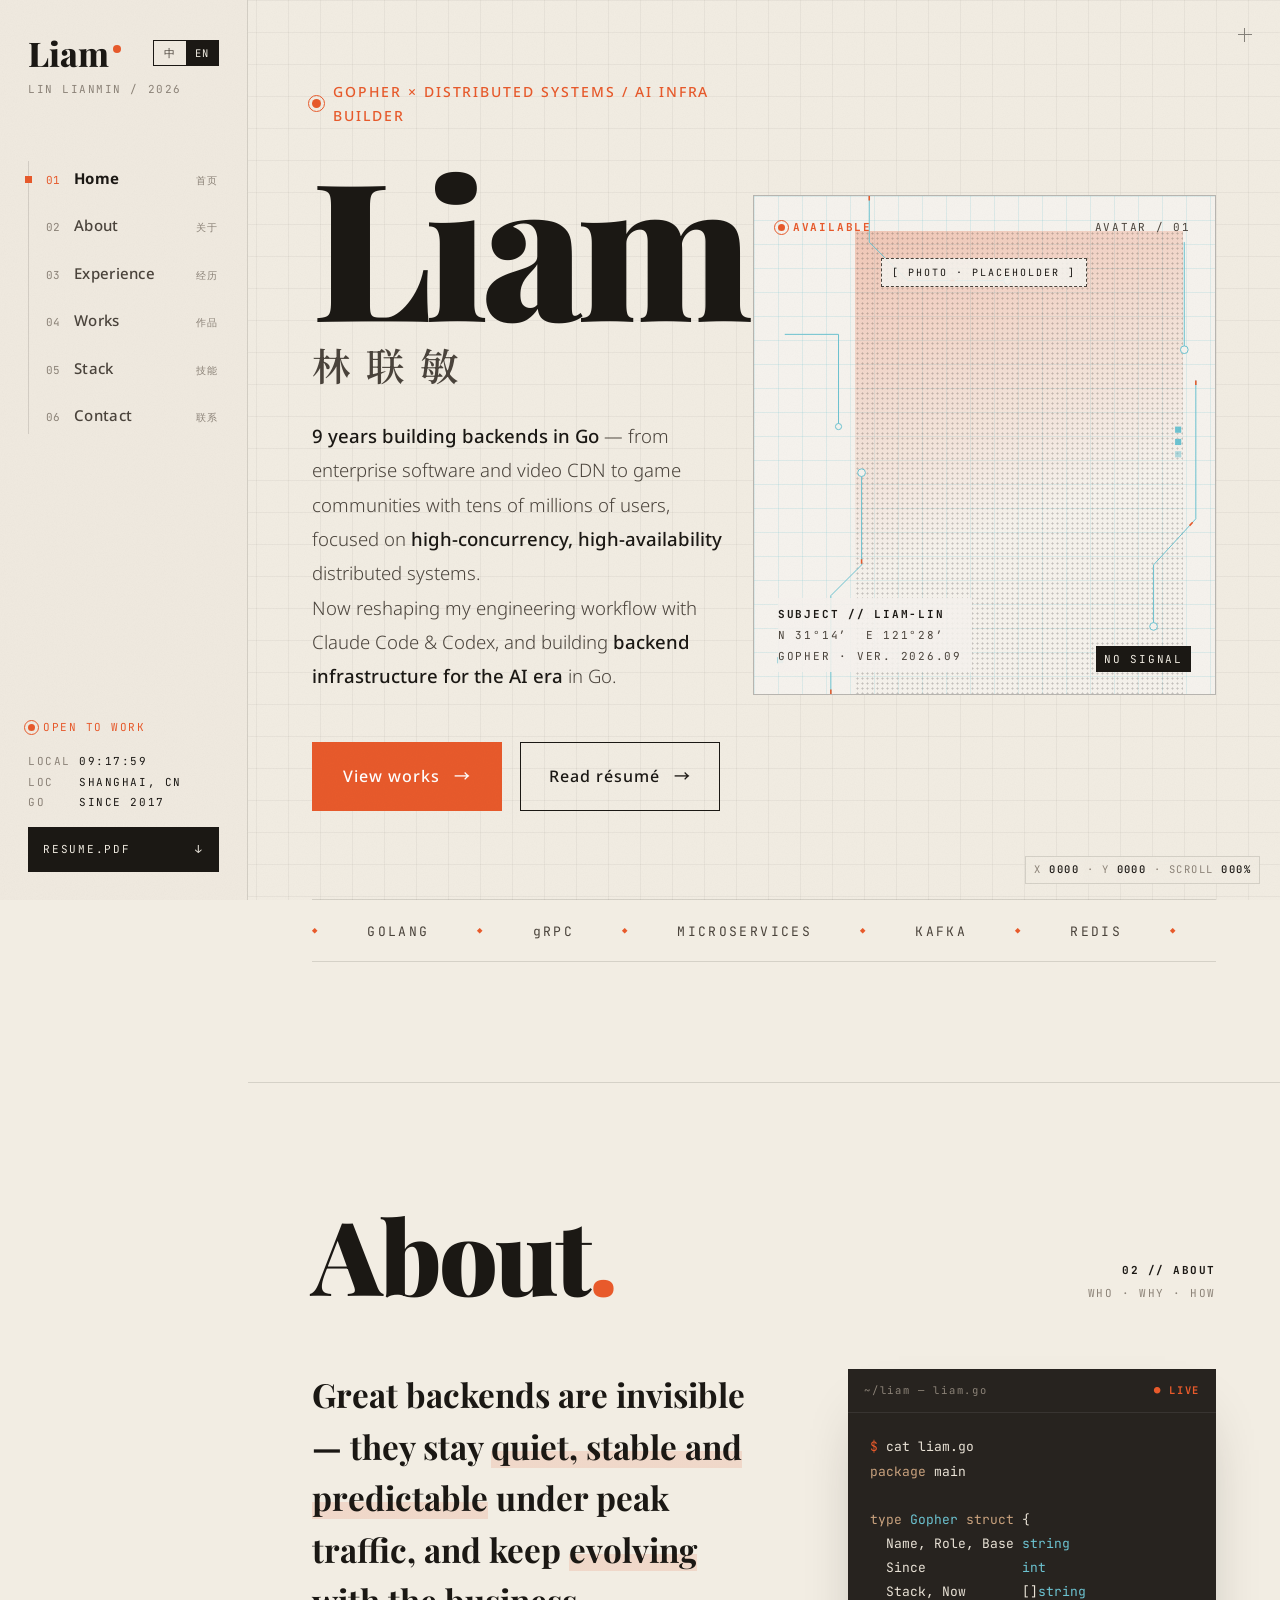
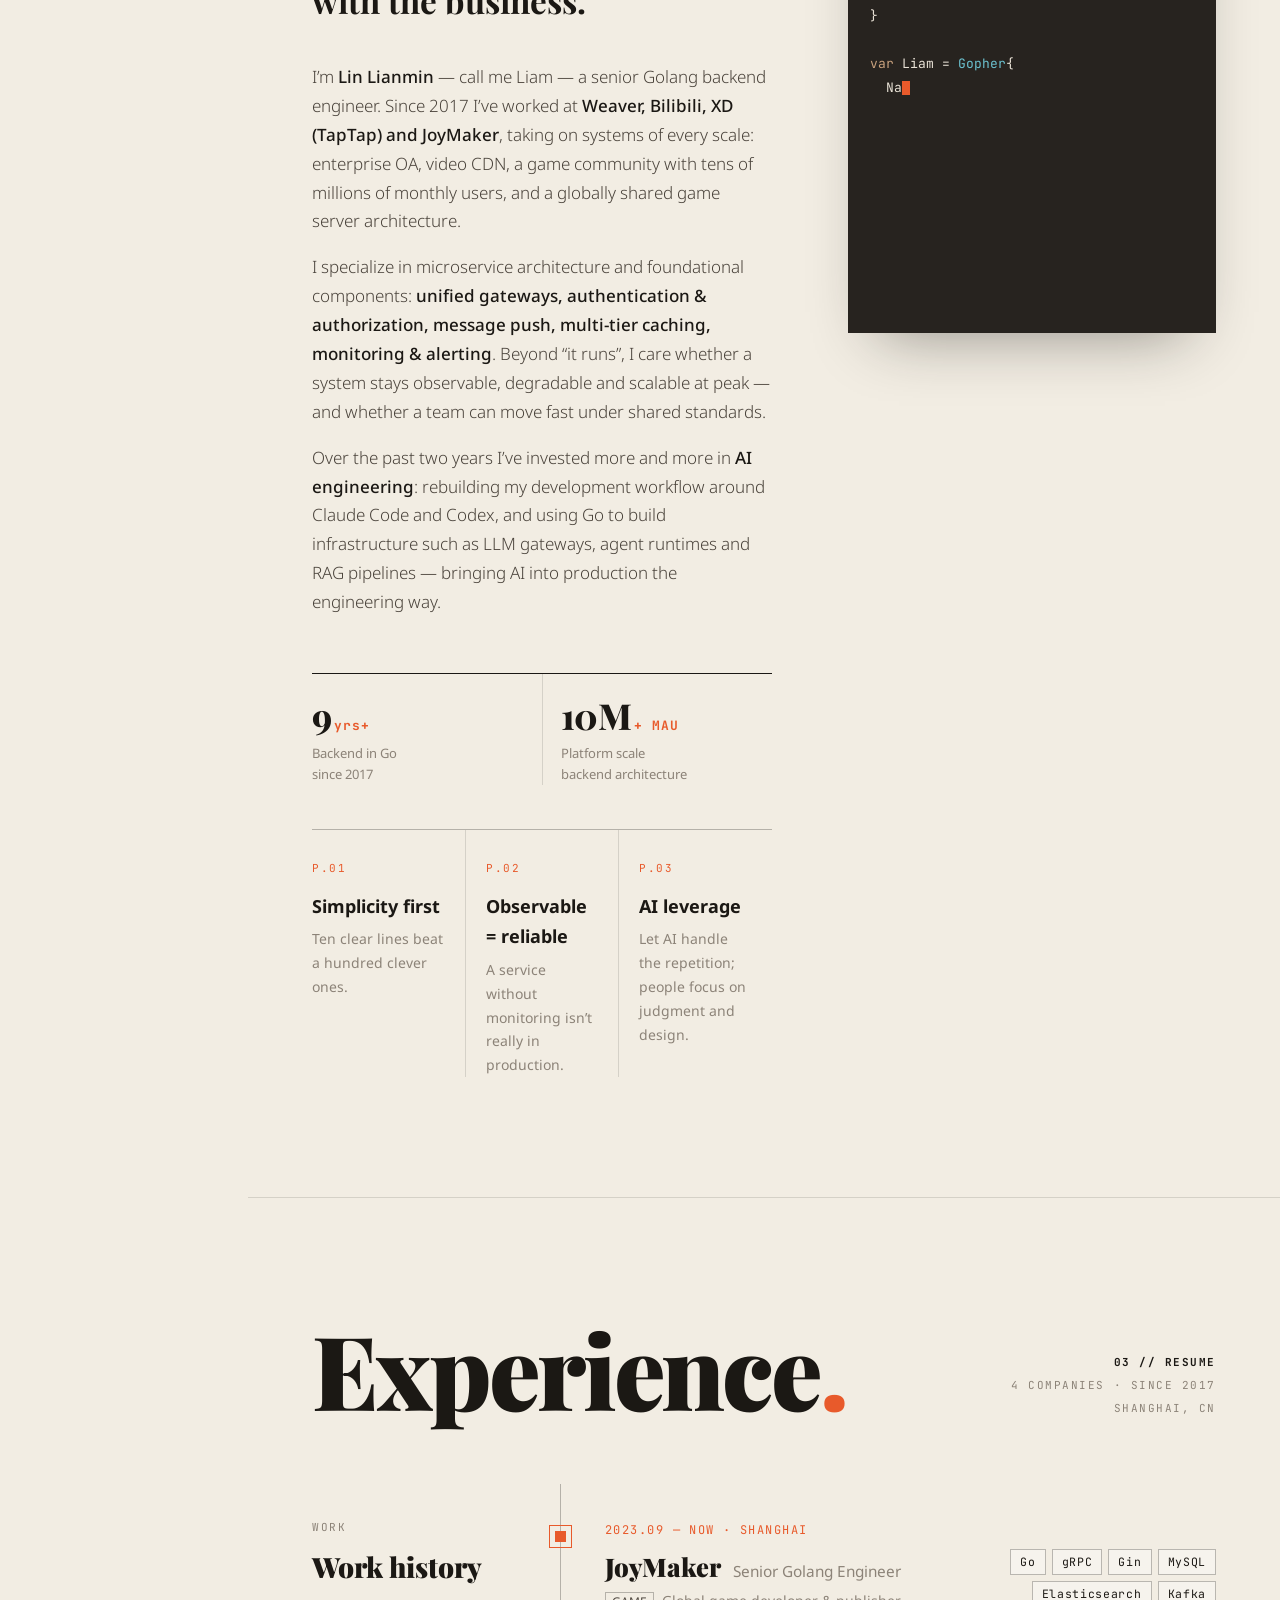
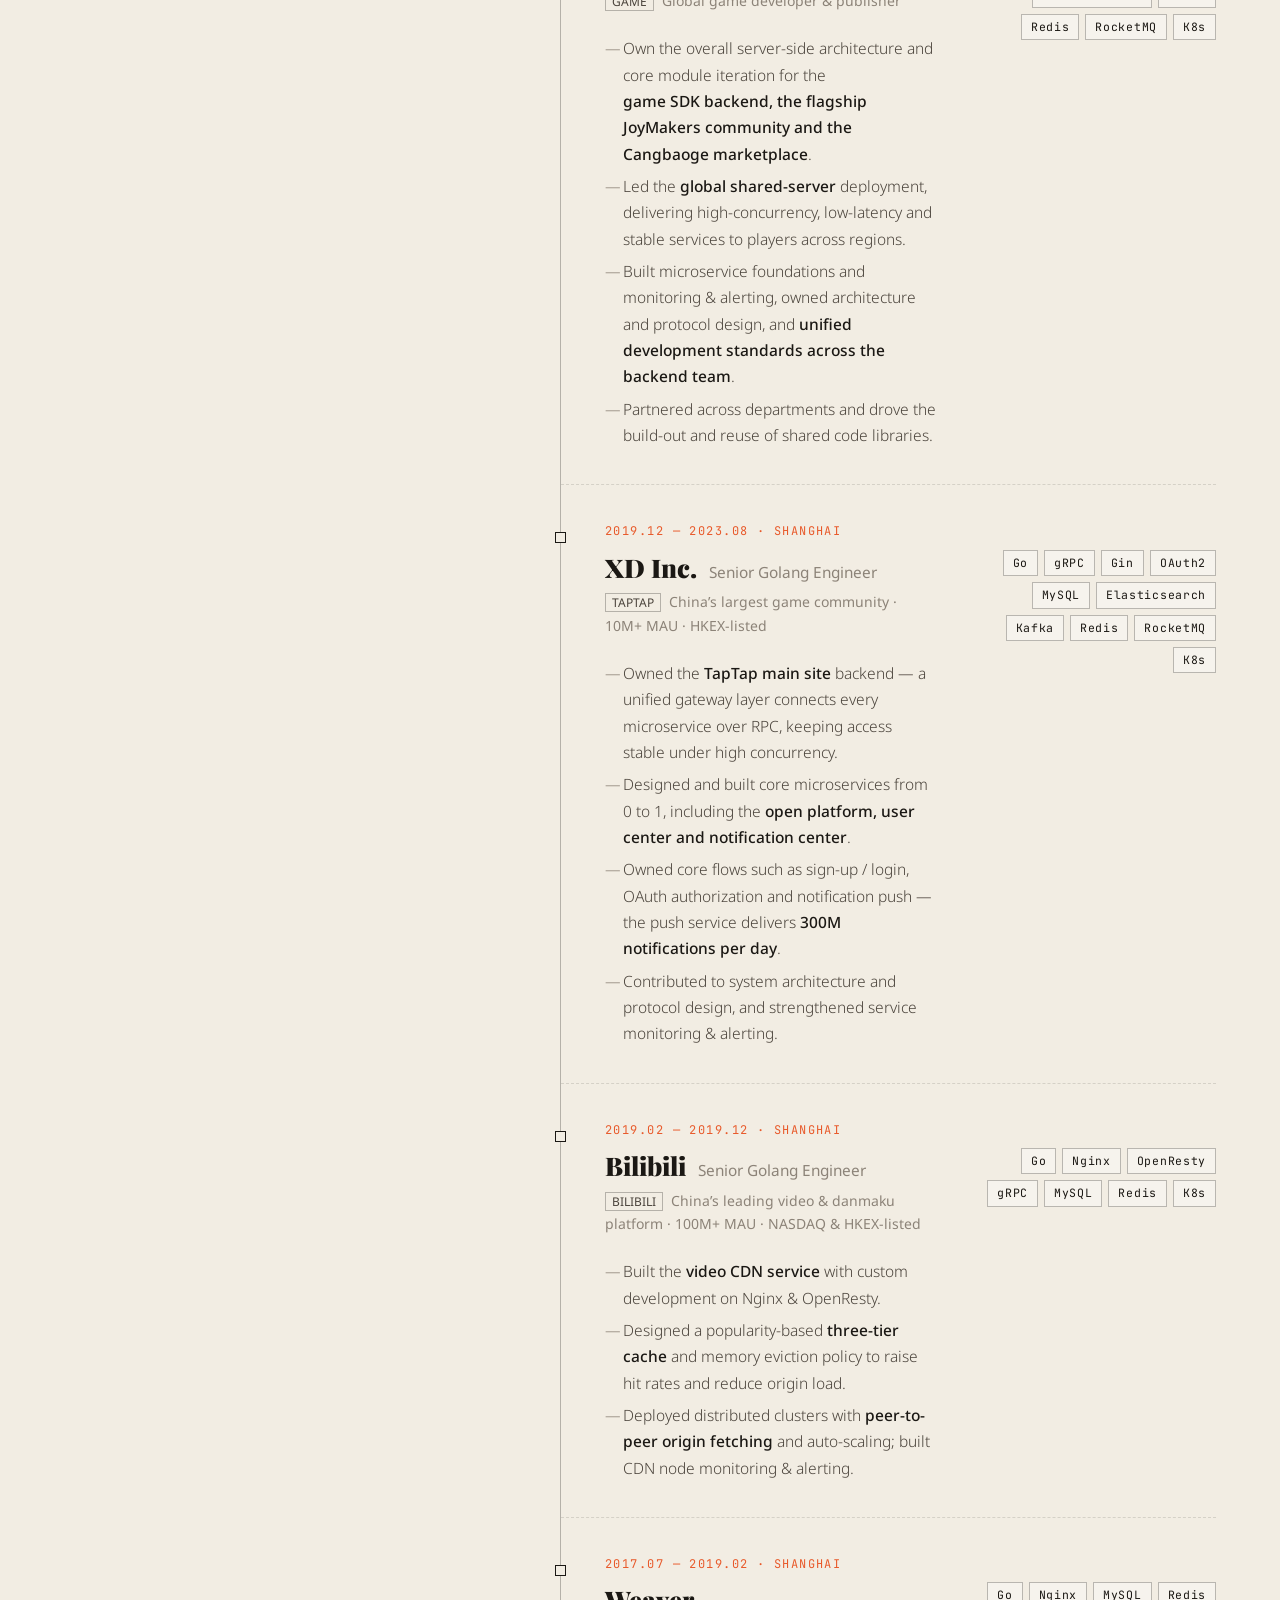
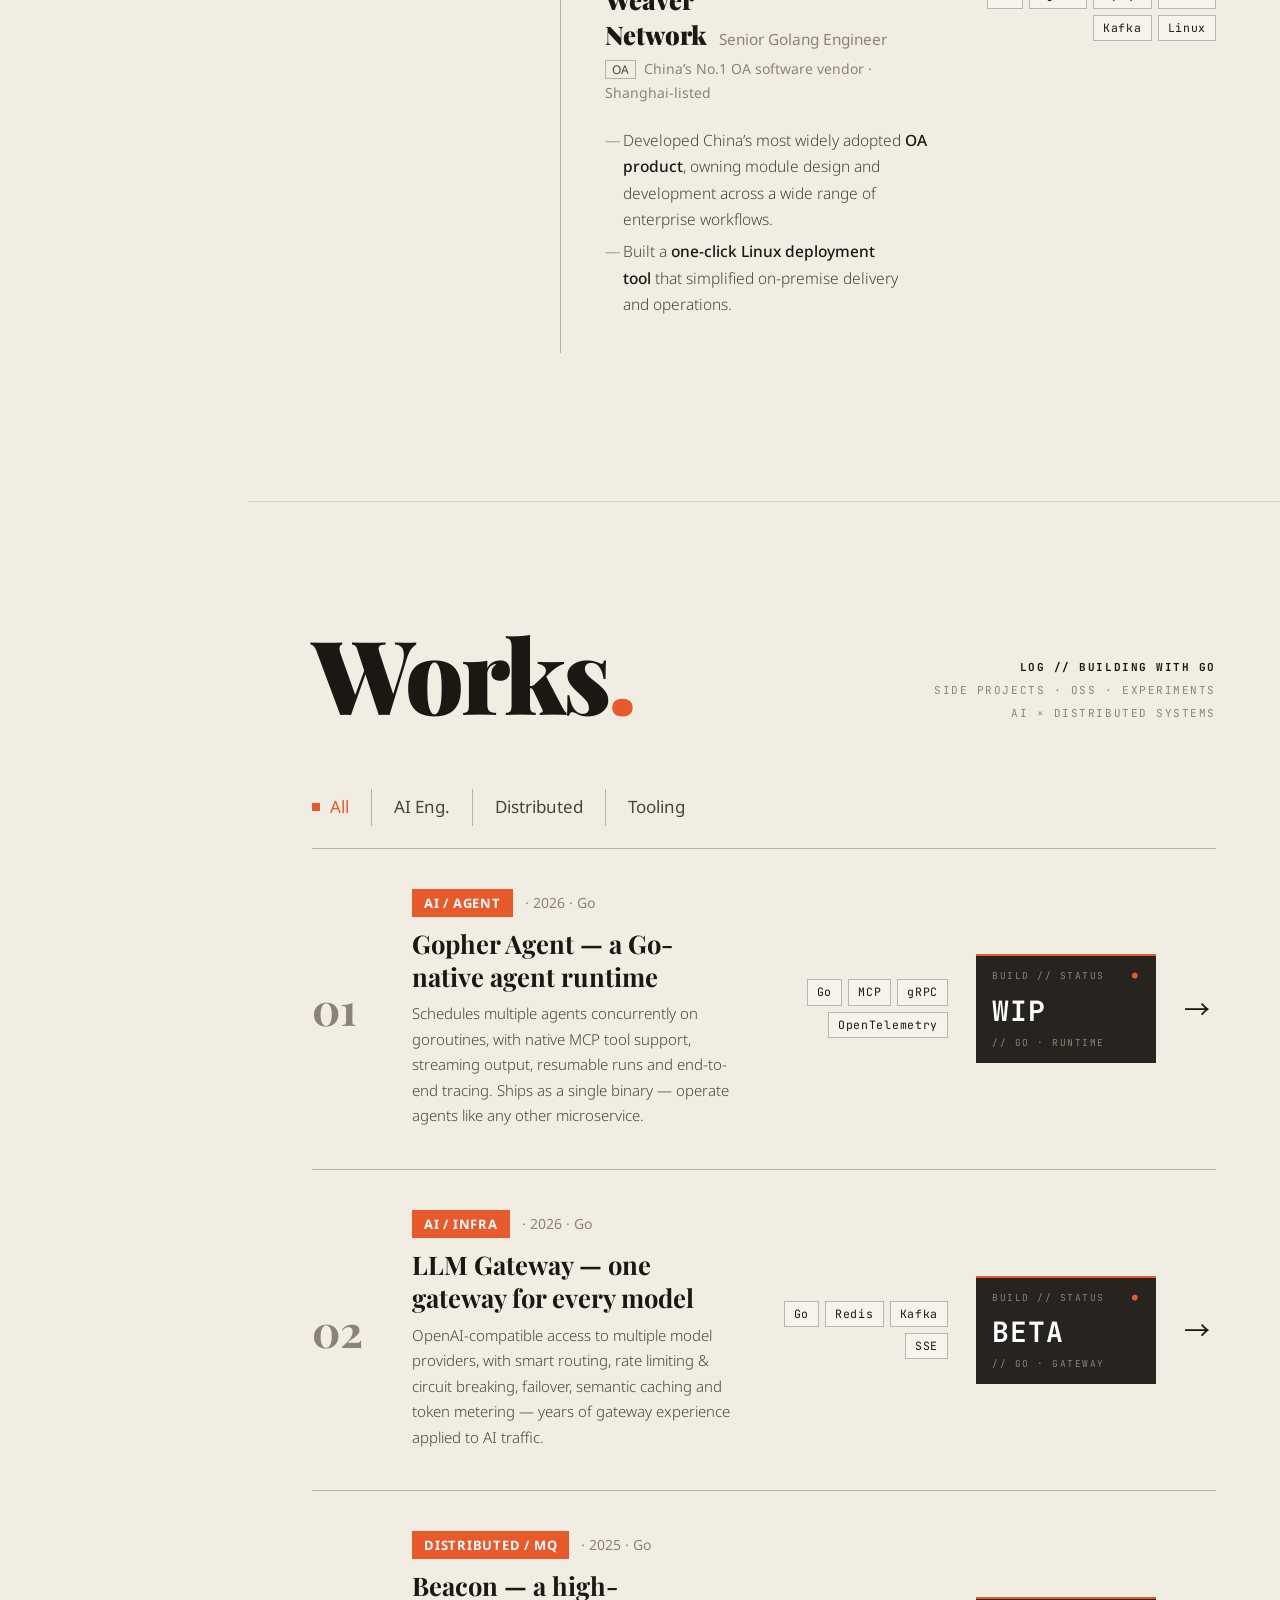
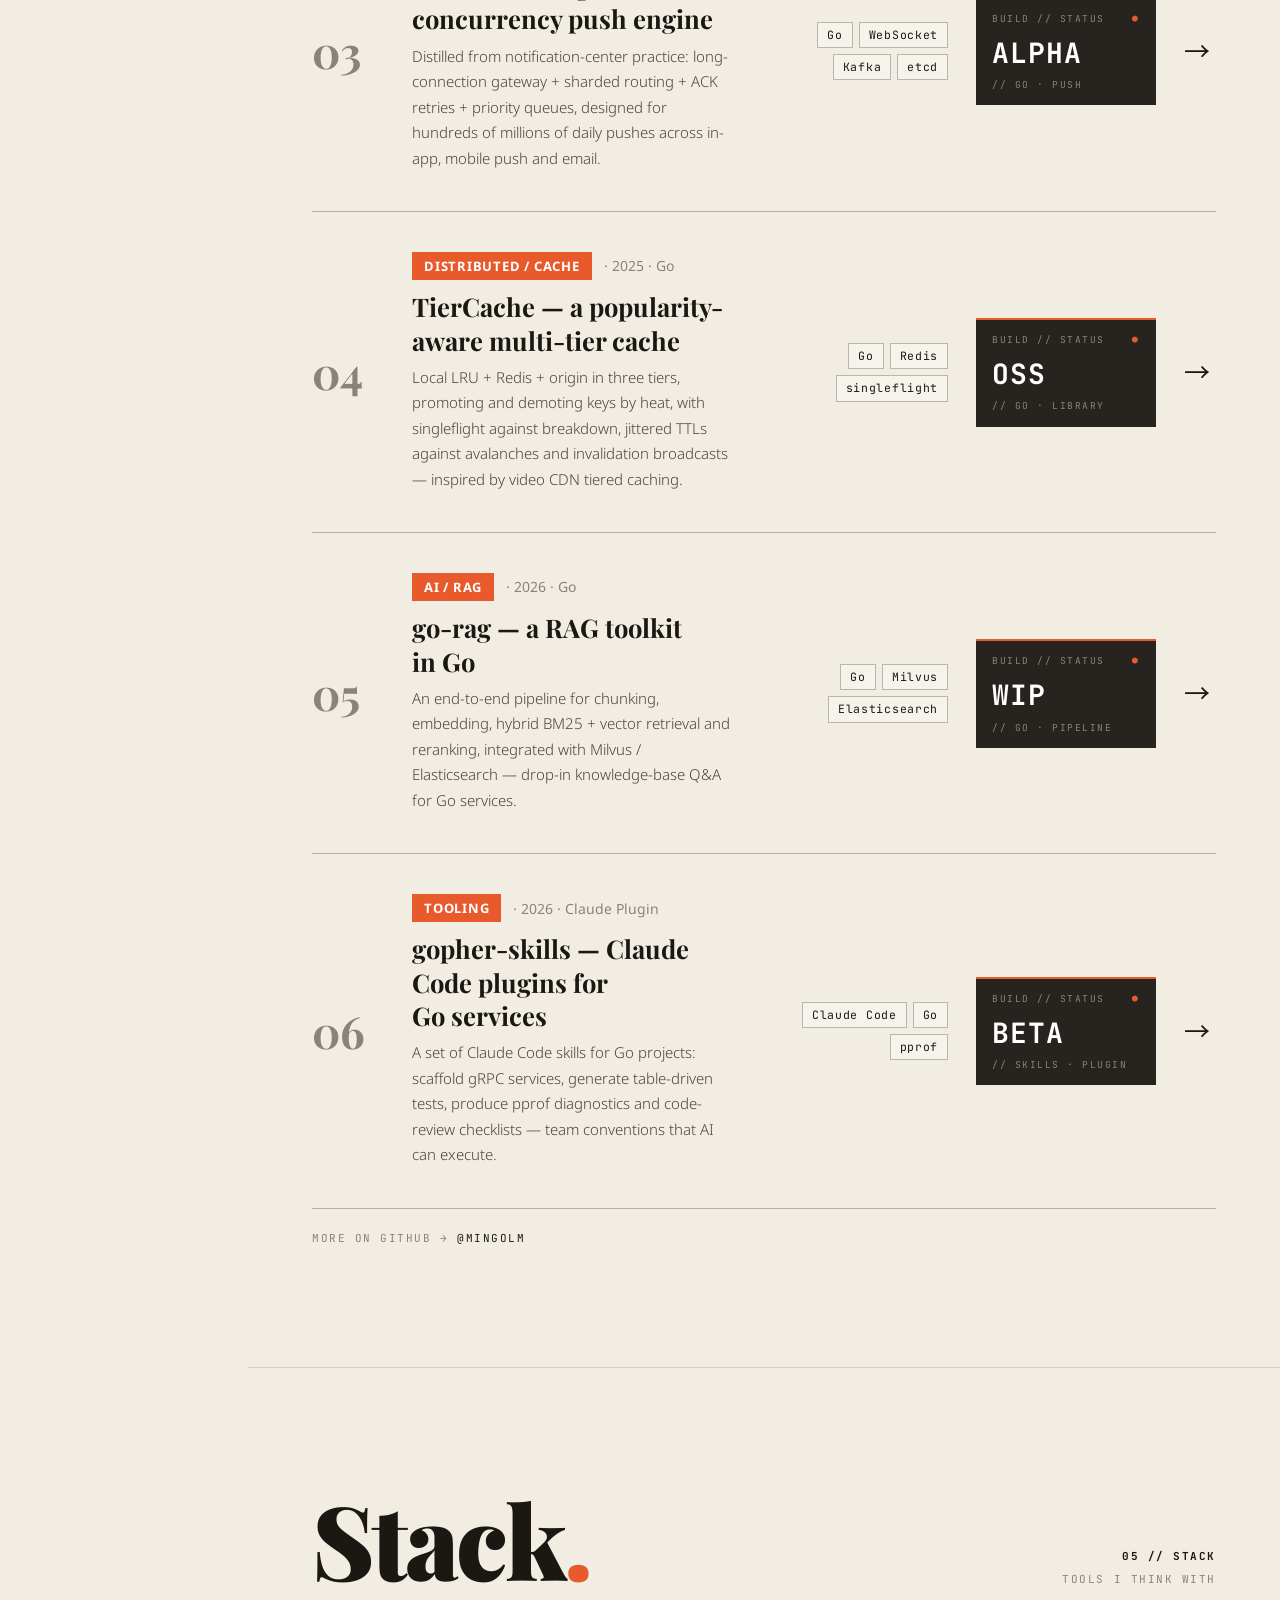
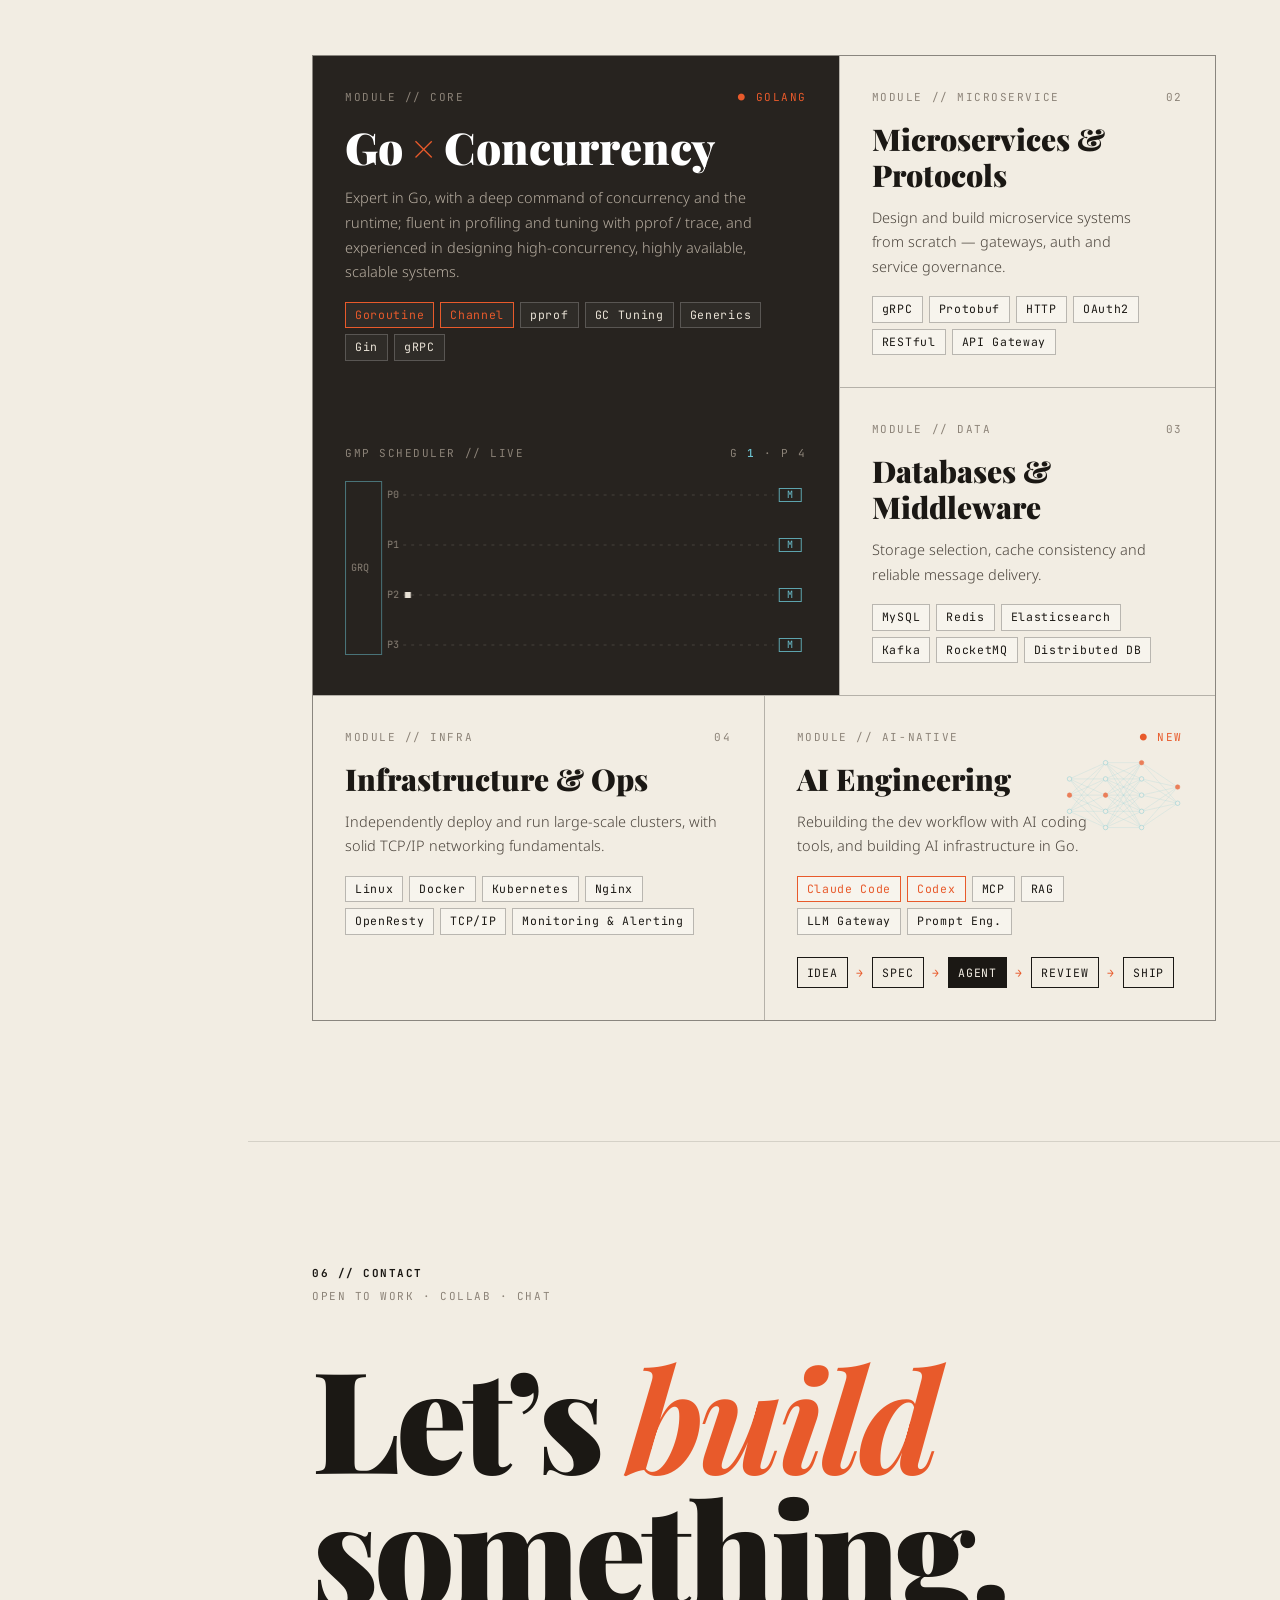
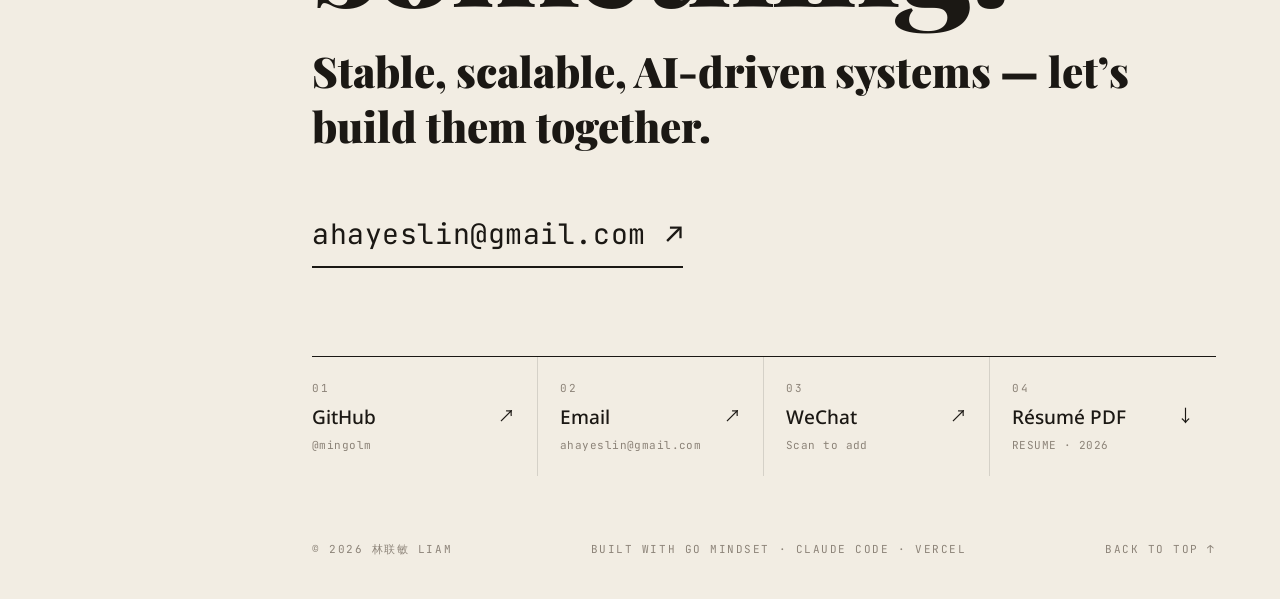
==== index.html @ 2a0f6be9 "feat: init" ====
<!DOCTYPE html>
<html lang="zh-CN">
<head>
<meta charset="UTF-8" />
<meta name="viewport" content="width=device-width, initial-scale=1" />
<title>Liam 林联敏 · Golang 资深后端工程师</title>
<meta name="description" content="林联敏（Liam），Golang 资深后端工程师，9 年高并发分布式系统经验，曾就职于泛微、哔哩哔哩、心动网络（TapTap）、欢乐互娱，正在用 Go 构建 AI 基础设施。" />
<meta name="author" content="林联敏 Liam" />
<meta property="og:type" content="website" />
<meta property="og:title" content="Liam 林联敏 · Golang 资深后端工程师" />
<meta property="og:description" content="Gopher × 分布式系统 × AI Infra。高并发、高可用、可演进的后端系统。" />
<meta name="theme-color" content="#F2EDE3" />
<link rel="icon" href="assets/img/favicon.svg" type="image/svg+xml" />
<link rel="preconnect" href="https://fonts.googleapis.com" />
<link rel="preconnect" href="https://fonts.gstatic.com" crossorigin />
<link href="https://fonts.googleapis.com/css2?family=Playfair+Display:ital,wght@0,700;0,800;0,900;1,700&family=Noto+Serif+SC:wght@600;900&family=Noto+Sans:wght@300;400;500;700&family=Noto+Sans+SC:wght@300;400;500;700&family=JetBrains+Mono:wght@400;500;700&display=swap" rel="stylesheet" />
<link rel="stylesheet" href="assets/css/style.css" />
<script>document.documentElement.classList.add('js')</script>
</head>
<body>

<!-- ============ MOBILE TOP BAR ============ -->
<header class="topbar">
  <a class="brand" href="#home">Liam<i></i></a>
  <div class="topbar-r">
    <div class="lang" role="group" aria-label="Language / 语言"><button type="button" data-lang="zh" aria-pressed="true">中</button><button type="button" data-lang="en" aria-pressed="false">EN</button></div>
    <button class="burger" id="burger" aria-controls="side" aria-expanded="false">MENU</button>
  </div>
</header>
<div class="scrim" id="scrim"></div>

<!-- ============ SIDEBAR NAV ============ -->
<aside class="side" id="side">
  <div>
    <div class="side-brand">
      <a class="brand" href="#home">Liam<i></i></a>
      <div class="lang" role="group" aria-label="Language / 语言"><button type="button" data-lang="zh" aria-pressed="true">中</button><button type="button" data-lang="en" aria-pressed="false">EN</button></div>
    </div>
    <div class="brand-sub mono" data-i18n="brand.sub">林联敏 / Portfolio 2026</div>
  </div>

  <nav class="nav" id="nav" aria-label="页面导航">
    <div class="nav-rail"><b id="rail"></b></div>
    <div class="nav-dot" id="navDot"></div>
    <a href="#home" class="on"><span class="n">01</span><span class="t" data-i18n="nav.home">首页</span><span class="e" data-i18n="nav.home.e">HOME</span></a>
    <a href="#about"><span class="n">02</span><span class="t" data-i18n="nav.about">关于我</span><span class="e" data-i18n="nav.about.e">ABOUT</span></a>
    <a href="#resume"><span class="n">03</span><span class="t" data-i18n="nav.resume">经历</span><span class="e" data-i18n="nav.resume.e">RESUME</span></a>
    <a href="#works"><span class="n">04</span><span class="t" data-i18n="nav.works">作品</span><span class="e" data-i18n="nav.works.e">WORKS</span></a>
    <a href="#stack"><span class="n">05</span><span class="t" data-i18n="nav.stack">技能栈</span><span class="e" data-i18n="nav.stack.e">STACK</span></a>
    <a href="#contact"><span class="n">06</span><span class="t" data-i18n="nav.contact">联系</span><span class="e" data-i18n="nav.contact.e">CONTACT</span></a>
  </nav>

  <div class="side-foot">
    <div class="status mono"><span class="pulse"></span><span data-i18n="side.status">Available · 开放机会</span></div>
    <div class="sys mono">
      LOCAL <span id="clock">--:--:--</span><br />
      LOC&nbsp;&nbsp; <span>SHANGHAI, CN</span><br />
      GO&nbsp;&nbsp;&nbsp; <span>SINCE 2017</span>
    </div>
    <a class="btn-dark" href="resume.pdf" data-resume target="_blank" rel="noopener">RESUME.PDF <span>↓</span></a>
  </div>
</aside>

<main>
<!-- ============ 01 HOME ============ -->
<section id="home">
  <div class="cross" style="top:28px;right:28px"></div>
  <div class="hero-text">
    <div class="eyebrow rv"><span class="pulse"></span><span data-i18n="hero.eyebrow">GOPHER × 分布式系统 / AI INFRA BUILDER</span></div>
    <h1 class="hero-name rv">Liam<span class="cn">林联敏</span></h1>
    <p class="hero-lede rv" data-i18n="hero.lede">
      <b>9 年 Go 后端</b>，从企业软件、视频 CDN 到千万级游戏社区，
      专注<b>高并发、高可用</b>的分布式系统。<br />
      现在用 Claude Code 与 Codex 重塑工程流水线，用 Go 构建 <b>AI 时代的后端基础设施</b>。
    </p>
    <div class="cta rv">
      <a class="btn primary" href="#works"><span data-i18n="hero.cta1">查看作品</span> <span class="arr">→</span></a>
      <a class="btn" href="#resume"><span data-i18n="hero.cta2">浏览简历</span> <span class="arr">→</span></a>
    </div>
  </div>

  <div class="frame rv" aria-hidden="true">
    <div class="photo" id="photo"></div>
    <div class="scan"></div>
    <svg class="traces" viewBox="0 0 600 648" preserveAspectRatio="none">
      <path d="M150 0 V60 L200 110 H330" /><circle cx="330" cy="110" r="5" />
      <path d="M100 648 V520 L140 480 V360" /><circle cx="140" cy="360" r="5" />
      <path d="M560 60 V200" /><circle cx="560" cy="200" r="5" />
      <path d="M575 240 V420 L520 480 V560" /><circle cx="520" cy="560" r="5" />
      <path d="M40 180 H110 V300" /><circle cx="110" cy="300" r="4" />
      <path class="flow" d="M150 0 V60 L200 110 H330" />
      <path class="flow" d="M575 240 V420 L520 480 V560" style="animation-delay:-2s" />
      <path class="flow" d="M100 648 V520 L140 480 V360" style="animation-delay:-3.4s" />
      <rect x="548" y="300" width="8" height="8" /><rect x="548" y="316" width="8" height="8" /><rect x="548" y="332" width="8" height="8" opacity=".5" />
      <rect x="30" y="600" width="8" height="8" opacity=".6" />
    </svg>
    <div class="hud tl"><span class="pulse"></span>AVAILABLE</div>
    <div class="hud tr">AVATAR / <span id="photoIdx">01</span></div>
    <div class="hud bl"><b>SUBJECT // LIAM-LIN</b><br />N 31°14′ &nbsp;E 121°28′<br />GOPHER · VER. 2026.09</div>
    <div class="hud br" id="photoState">SCANNING…</div>
    <div class="ph-tag" data-i18n="hero.ph">[ PHOTO · 临时占位 ]</div>
  </div>

  <div class="ticker" aria-hidden="true">
    <div class="ticker-track">
      <span>GOLANG</span><span>gRPC</span><span>MICROSERVICES</span><span>KAFKA</span><span>REDIS</span><span>KUBERNETES</span><span>ELASTICSEARCH</span><span>OPENRESTY</span><span>LLM GATEWAY</span><span>MCP</span><span>CLAUDE CODE</span><span>CODEX</span>
      <span>GOLANG</span><span>gRPC</span><span>MICROSERVICES</span><span>KAFKA</span><span>REDIS</span><span>KUBERNETES</span><span>ELASTICSEARCH</span><span>OPENRESTY</span><span>LLM GATEWAY</span><span>MCP</span><span>CLAUDE CODE</span><span>CODEX</span>
    </div>
  </div>
</section>

<!-- ============ 02 ABOUT ============ -->
<section id="about">
  <div class="sec-head rv">
    <h2 class="sec-title" data-i18n="about.title">关于<em>。</em></h2>
    <div class="sec-meta mono"><b>02 // ABOUT</b><br />WHO · WHY · HOW</div>
  </div>
  <div class="about">
    <div>
      <p class="about-lead rv" data-i18n="about.lead">好的后端是看不见的 —— 它在流量洪峰下依然<mark>安静、稳定、可预测</mark>，并且随业务<mark>持续演进</mark>。</p>
      <div class="about-body rv">
        <p data-i18n="about.p1">我是<b>林联敏</b>，也可以叫我 Liam，一名 Golang 资深后端工程师。2017 年入行，先后在<b>泛微、哔哩哔哩、心动网络（TapTap）和欢乐互娱</b>工作，从企业级 OA、视频 CDN，到千万月活的游戏社区与全球同服架构，经历了不同量级的系统挑战。</p>
        <p data-i18n="about.p2">我擅长微服务架构与基础组件建设：<b>统一网关、鉴权授权、消息推送、多级缓存、监控告警</b>。相比“能跑起来”，我更在意系统在高峰时是否可观测、可降级、可扩展，以及团队能否在统一的规范下高效协作。</p>
        <p data-i18n="about.p3">这两年，我把越来越多的精力投入到 <b>AI 工程</b>：用 Claude Code、Codex 重构自己的开发流程，并尝试用 Go 构建 LLM 网关、Agent 运行时、RAG 管线等基础设施 —— 让 AI 以工程化的方式进入生产环境。</p>
      </div>

      <div class="stats rv">
        <div class="stat"><b data-i18n="stat1.v">9<small>年+</small></b><span data-i18n="stat1.l">Go 后端开发经验<br />since 2017</span></div>
        <div class="stat"><b data-i18n="stat2.v">千万<small>级</small></b><span data-i18n="stat2.l">月活平台<br />服务端架构</span></div>
      </div>

      <div class="principles rv">
        <div><span class="mono">P.01</span><h4 data-i18n="pr1.t">简单优先</h4><p data-i18n="pr1.d">能用清晰的十行解决，就不写聪明的一百行。</p></div>
        <div><span class="mono">P.02</span><h4 data-i18n="pr2.t">可观测即可靠</h4><p data-i18n="pr2.d">没有监控告警的服务，等于没有真正上线。</p></div>
        <div><span class="mono">P.03</span><h4 data-i18n="pr3.t">AI 杠杆</h4><p data-i18n="pr3.d">让 AI 承担重复劳动，人专注判断与设计。</p></div>
      </div>
    </div>

    <div class="term rv" role="img" aria-label="终端：liam.go 个人信息代码">
      <div class="term-bar"><span>~/liam — liam.go</span><b>LIVE</b></div>
      <pre id="typed"></pre>
    </div>
  </div>
</section>

<!-- ============ 03 RESUME ============ -->
<section id="resume">
  <div class="sec-head rv">
    <h2 class="sec-title" data-i18n="resume.title">经历<em>。</em></h2>
    <div class="sec-meta mono"><b>03 // RESUME</b><br />4 COMPANIES · SINCE 2017<br />SHANGHAI, CN</div>
  </div>
  <div class="resume">
    <div class="tl-group">
      <div class="tl-label mono rv">Work<b data-i18n="resume.work">工作经历</b></div>
      <div class="tl-list">

        <article class="tl-item now rv">
          <div class="tl-when">2023.09 — NOW · <span data-i18n="loc.sh">上海</span></div>
          <h3 class="tl-role" data-i18n="job1.role">欢乐互娱<span>Golang 资深研发工程师</span></h3>
          <p class="tl-co" data-i18n="job1.co"><em>GAME</em>全球化游戏研发与发行公司</p>
          <ul>
            <li data-i18n="job1.l1">负责<b>游戏 SDK 服务端、旗舰社区 JoyMakers、藏宝阁</b>等核心项目的服务端整体架构设计与主要模块迭代。</li>
            <li data-i18n="job1.l2">主导<b>全球同服</b>部署方案，面向多区域玩家提供高并发、低延迟且稳定的服务。</li>
            <li data-i18n="job1.l3">建设微服务基础组件与监控告警机制，负责系统架构与协议设计，<b>统一后端团队的开发规范与基础标准</b>。</li>
            <li data-i18n="job1.l4">支持跨部门技术合作，推动公共代码库建设与复用。</li>
          </ul>
          <div class="chips"><span class="chip">Go</span><span class="chip">gRPC</span><span class="chip">Gin</span><span class="chip">MySQL</span><span class="chip">Elasticsearch</span><span class="chip">Kafka</span><span class="chip">Redis</span><span class="chip">RocketMQ</span><span class="chip">K8s</span></div>
        </article>

        <article class="tl-item rv">
          <div class="tl-when">2019.12 — 2023.08 · <span data-i18n="loc.sh">上海</span></div>
          <h3 class="tl-role" data-i18n="job2.role">心动网络<span>Golang 资深研发工程师</span></h3>
          <p class="tl-co" data-i18n="job2.co"><em>TAPTAP</em>国内最大的游戏社区平台 · 月活千万 · 港股上市</p>
          <ul>
            <li data-i18n="job2.l1">负责 <b>TapTap 主站</b>服务端，统一网关层以 RPC 协议接入各微服务，支撑高并发下的稳定访问。</li>
            <li data-i18n="job2.l2">从 0 到 1 设计并开发<b>开放平台、用户中心、通知中心</b>等核心微服务。</li>
            <li data-i18n="job2.l3">负责登录注册、OAuth 鉴权授权、通知推送等核心链路，其中通知推送服务<b>日均推送 3 亿次</b>。</li>
            <li data-i18n="job2.l4">参与系统架构与协议设计，完善服务监控与告警体系。</li>
          </ul>
          <div class="chips"><span class="chip">Go</span><span class="chip">gRPC</span><span class="chip">Gin</span><span class="chip">OAuth2</span><span class="chip">MySQL</span><span class="chip">Elasticsearch</span><span class="chip">Kafka</span><span class="chip">Redis</span><span class="chip">RocketMQ</span><span class="chip">K8s</span></div>
        </article>

        <article class="tl-item rv">
          <div class="tl-when">2019.02 — 2019.12 · <span data-i18n="loc.sh">上海</span></div>
          <h3 class="tl-role" data-i18n="job3.role">哔哩哔哩<span>Golang 高级研发工程师</span></h3>
          <p class="tl-co" data-i18n="job3.co"><em>BILIBILI</em>国内领先的视频弹幕网站 · 月活上亿 · 美股 &amp; 港股上市</p>
          <ul>
            <li data-i18n="job3.l1">负责<b>视频 CDN 服务</b>建设，基于 Nginx &amp; OpenResty 进行二次开发。</li>
            <li data-i18n="job3.l2">设计按视频热度划分的<b>三级缓存</b>与内存淘汰机制，提升命中率、降低回源压力。</li>
            <li data-i18n="job3.l3">分布式集群部署，集群内部<b>互相回源</b>，支持自动扩缩容；建设 CDN 节点监控告警。</li>
          </ul>
          <div class="chips"><span class="chip">Go</span><span class="chip">Nginx</span><span class="chip">OpenResty</span><span class="chip">gRPC</span><span class="chip">MySQL</span><span class="chip">Redis</span><span class="chip">K8s</span></div>
        </article>

        <article class="tl-item rv">
          <div class="tl-when">2017.07 — 2019.02 · <span data-i18n="loc.sh">上海</span></div>
          <h3 class="tl-role" data-i18n="job4.role">泛微网络<span>Golang 高级研发工程师</span></h3>
          <p class="tl-co" data-i18n="job4.co"><em>OA</em>国内第一的 OA 软件厂商 · A 股上市</p>
          <ul>
            <li data-i18n="job4.l1">参与国内市场占有率最高的 <b>OA 产品</b>研发，负责模块的产品设计与开发，覆盖企业内部多种业务场景。</li>
            <li data-i18n="job4.l2">开发 <b>Linux 一键部署工具</b>，简化私有化交付与运维流程。</li>
          </ul>
          <div class="chips"><span class="chip">Go</span><span class="chip">Nginx</span><span class="chip">MySQL</span><span class="chip">Redis</span><span class="chip">Kafka</span><span class="chip">Linux</span></div>
        </article>

      </div>
    </div>

  </div>
</section>

<!-- ============ 04 WORKS ============ -->
<section id="works">
  <div class="sec-head rv">
    <h2 class="sec-title" data-i18n="works.title">作品<em>。</em></h2>
    <div class="sec-meta mono"><b>LOG // BUILDING WITH GO</b><br />SIDE PROJECTS · OSS · EXPERIMENTS<br />AI × DISTRIBUTED SYSTEMS</div>
  </div>
  <div class="filters rv" id="filters" role="toolbar" aria-label="作品筛选">
    <button class="on" data-f="all" aria-pressed="true" data-i18n="f.all">全部</button>
    <button data-f="ai" aria-pressed="false" data-i18n="f.ai">AI 工程</button>
    <button data-f="dist" aria-pressed="false" data-i18n="f.dist">分布式</button>
    <button data-f="tool" aria-pressed="false" data-i18n="f.tool">工具链</button>
  </div>

  <!--
    每个作品的 .metric 上可加 data-repo="owner/name"，
    页面会通过 GitHub API 实时显示 star 数；不填则显示构建状态。
  -->
  <div class="works" id="works-list">
    <a class="work rv" data-c="ai" href="https://github.com/mingolm" target="_blank" rel="noopener">
      <div class="w-no">01</div>
      <div>
        <div class="w-meta"><span class="tag" data-i18n="w1.tag">AI / AGENT</span>· 2026 · Go</div>
        <h3 class="w-title" data-i18n="w1.title">Gopher Agent <span>— Go 原生 Agent 运行时</span></h3>
        <p class="w-desc" data-i18n="w1.desc">用 goroutine 调度多 Agent 并发执行，原生支持 MCP 工具协议、流式输出、断点续跑与全链路 Trace。单一二进制部署，把 Agent 当作普通微服务来治理和运维。</p>
      </div>
      <div class="chips"><span class="chip">Go</span><span class="chip">MCP</span><span class="chip">gRPC</span><span class="chip">OpenTelemetry</span></div>
      <div class="metric" data-repo=""><div class="row"><span>BUILD // STATUS</span><b>●</b></div><div class="num">WIP</div><div class="row"><span>// GO · RUNTIME</span></div></div>
      <div class="w-arr">→</div>
    </a>

    <a class="work rv" data-c="ai" href="https://github.com/mingolm" target="_blank" rel="noopener">
      <div class="w-no">02</div>
      <div>
        <div class="w-meta"><span class="tag" data-i18n="w2.tag">AI / INFRA</span>· 2026 · Go</div>
        <h3 class="w-title" data-i18n="w2.title">LLM Gateway <span>— 多模型统一接入网关</span></h3>
        <p class="w-desc" data-i18n="w2.desc">兼容 OpenAI 协议接入多家大模型，提供智能路由、限流熔断、故障降级、语义缓存与 Token 计量计费 —— 把多年统一网关的经验迁移到 AI 流量上。</p>
      </div>
      <div class="chips"><span class="chip">Go</span><span class="chip">Redis</span><span class="chip">Kafka</span><span class="chip">SSE</span></div>
      <div class="metric" data-repo=""><div class="row"><span>BUILD // STATUS</span><b>●</b></div><div class="num">BETA</div><div class="row"><span>// GO · GATEWAY</span></div></div>
      <div class="w-arr">→</div>
    </a>

    <a class="work rv" data-c="dist" href="https://github.com/mingolm" target="_blank" rel="noopener">
      <div class="w-no">03</div>
      <div>
        <div class="w-meta"><span class="tag" data-i18n="w3.tag">分布式 / 消息</span>· 2025 · Go</div>
        <h3 class="w-title" data-i18n="w3.title">Beacon <span>— 高并发消息推送引擎</span></h3>
        <p class="w-desc" data-i18n="w3.desc">沉淀自通知中心的实践：长连接网关 + 分片路由 + ACK 重试 + 优先级队列，面向亿级日推送量设计，统一站内信、App Push、邮件等多通道投递。</p>
      </div>
      <div class="chips"><span class="chip">Go</span><span class="chip">WebSocket</span><span class="chip">Kafka</span><span class="chip">etcd</span></div>
      <div class="metric" data-repo=""><div class="row"><span>BUILD // STATUS</span><b>●</b></div><div class="num">ALPHA</div><div class="row"><span>// GO · PUSH</span></div></div>
      <div class="w-arr">→</div>
    </a>

    <a class="work rv" data-c="dist" href="https://github.com/mingolm" target="_blank" rel="noopener">
      <div class="w-no">04</div>
      <div>
        <div class="w-meta"><span class="tag" data-i18n="w4.tag">分布式 / 缓存</span>· 2025 · Go</div>
        <h3 class="w-title" data-i18n="w4.title">TierCache <span>— 热度感知的多级缓存库</span></h3>
        <p class="w-desc" data-i18n="w4.desc">本地 LRU + Redis + 回源三级缓存，按访问热度自动升降级，内置 singleflight 防击穿、随机过期防雪崩与失效广播，源自视频 CDN 三级缓存的设计思路。</p>
      </div>
      <div class="chips"><span class="chip">Go</span><span class="chip">Redis</span><span class="chip">singleflight</span></div>
      <div class="metric" data-repo=""><div class="row"><span>BUILD // STATUS</span><b>●</b></div><div class="num">OSS</div><div class="row"><span>// GO · LIBRARY</span></div></div>
      <div class="w-arr">→</div>
    </a>

    <a class="work rv" data-c="ai" href="https://github.com/mingolm" target="_blank" rel="noopener">
      <div class="w-no">05</div>
      <div>
        <div class="w-meta"><span class="tag" data-i18n="w5.tag">AI / RAG</span>· 2026 · Go</div>
        <h3 class="w-title" data-i18n="w5.title">go-rag <span>— Go 实现的 RAG 工具包</span></h3>
        <p class="w-desc" data-i18n="w5.desc">文档切分、向量化、BM25 + 向量混合检索与 Rerank 的一站式管线，对接 Milvus / Elasticsearch，为 Go 服务提供开箱即用的知识库问答能力。</p>
      </div>
      <div class="chips"><span class="chip">Go</span><span class="chip">Milvus</span><span class="chip">Elasticsearch</span></div>
      <div class="metric" data-repo=""><div class="row"><span>BUILD // STATUS</span><b>●</b></div><div class="num">WIP</div><div class="row"><span>// GO · PIPELINE</span></div></div>
      <div class="w-arr">→</div>
    </a>

    <a class="work rv" data-c="tool" href="https://github.com/mingolm" target="_blank" rel="noopener">
      <div class="w-no">06</div>
      <div>
        <div class="w-meta"><span class="tag" data-i18n="w6.tag">工具链</span>· 2026 · Claude Plugin</div>
        <h3 class="w-title" data-i18n="w6.title">gopher-skills <span>— Go 微服务的 Claude Code 插件</span></h3>
        <p class="w-desc" data-i18n="w6.desc">一组面向 Go 工程的 Claude Code Skills：一键生成 gRPC 服务骨架、表驱动单元测试、pprof 性能诊断报告与 Code Review 清单，让团队规范可以被 AI 执行。</p>
      </div>
      <div class="chips"><span class="chip">Claude Code</span><span class="chip">Go</span><span class="chip">pprof</span></div>
      <div class="metric" data-repo=""><div class="row"><span>BUILD // STATUS</span><b>●</b></div><div class="num">BETA</div><div class="row"><span>// SKILLS · PLUGIN</span></div></div>
      <div class="w-arr">→</div>
    </a>
  </div>
  <p class="works-note mono rv">MORE ON GITHUB → <a href="https://github.com/mingolm" target="_blank" rel="noopener" style="color:var(--ink)">@mingolm</a></p>
</section>

<!-- ============ 05 STACK ============ -->
<section id="stack">
  <div class="sec-head rv">
    <h2 class="sec-title" data-i18n="stack.title">技能栈<em>。</em></h2>
    <div class="sec-meta mono"><b>05 // STACK</b><br />TOOLS I THINK WITH</div>
  </div>
  <div class="stack rv">
    <div class="cell c-core">
      <div class="mono"><span>MODULE // CORE</span><span style="color:var(--accent)">● GOLANG</span></div>
      <h3 data-i18n="s1.t">Go <em>×</em> 高并发</h3>
      <p data-i18n="s1.d">精通 Go 开发，熟练掌握并发编程与运行时机制，擅长使用 pprof / trace 做性能剖析与调优；对高并发、高可用、高扩展性的系统设计有深入理解和丰富实践。</p>
      <div class="chips">
        <span class="chip hot">Goroutine</span><span class="chip hot">Channel</span><span class="chip">pprof</span><span class="chip">GC Tuning</span><span class="chip">Generics</span><span class="chip">Gin</span><span class="chip">gRPC</span>
      </div>
      <div class="gmp">
        <div class="gmp-head mono"><span>GMP SCHEDULER // LIVE</span><span>G <b id="gCount">0</b> · P 4</span></div>
        <canvas id="gmp" aria-hidden="true"></canvas>
      </div>
    </div>
    <div class="cell c-ms">
      <div class="mono"><span>MODULE // MICROSERVICE</span><span>02</span></div>
      <h3 data-i18n="s2.t">微服务 &amp; 协议</h3>
      <p data-i18n="s2.d">具备从零设计与开发微服务体系的能力，覆盖网关、鉴权、服务治理。</p>
      <div class="chips"><span class="chip">gRPC</span><span class="chip">Protobuf</span><span class="chip">HTTP</span><span class="chip">OAuth2</span><span class="chip">RESTful</span><span class="chip">API Gateway</span></div>
    </div>
    <div class="cell c-data">
      <div class="mono"><span>MODULE // DATA</span><span>03</span></div>
      <h3 data-i18n="s3.t">数据库 &amp; 中间件</h3>
      <p data-i18n="s3.d">熟悉存储选型、缓存一致性与消息可靠投递。</p>
      <div class="chips"><span class="chip">MySQL</span><span class="chip">Redis</span><span class="chip">Elasticsearch</span><span class="chip">Kafka</span><span class="chip">RocketMQ</span><span class="chip" data-i18n="chip.ddb">分布式数据库</span></div>
    </div>
    <div class="cell c-infra">
      <div class="mono"><span>MODULE // INFRA</span><span>04</span></div>
      <h3 data-i18n="s4.t">基础设施 &amp; 运维</h3>
      <p data-i18n="s4.d">具备独立部署和维护大规模集群的能力，熟悉 TCP/IP 等网络基础。</p>
      <div class="chips"><span class="chip">Linux</span><span class="chip">Docker</span><span class="chip">Kubernetes</span><span class="chip">Nginx</span><span class="chip">OpenResty</span><span class="chip">TCP/IP</span><span class="chip" data-i18n="chip.mon">监控告警</span></div>
    </div>
    <div class="cell c-ai">
      <svg class="neural" id="neural" viewBox="0 0 300 200" aria-hidden="true"></svg>
      <div class="mono"><span>MODULE // AI-NATIVE</span><span style="color:var(--accent)">● NEW</span></div>
      <h3 data-i18n="s5.t">AI 工程</h3>
      <p data-i18n="s5.d">用 AI 编码工具重塑开发流程，用 Go 构建 AI 基础设施。</p>
      <div class="chips"><span class="chip hot">Claude Code</span><span class="chip hot">Codex</span><span class="chip">MCP</span><span class="chip">RAG</span><span class="chip">LLM Gateway</span><span class="chip">Prompt Eng.</span></div>
      <div class="flow-steps" aria-label="构建流程"><span>IDEA</span><i>→</i><span>SPEC</span><i>→</i><span class="hot">AGENT</span><i>→</i><span>REVIEW</span><i>→</i><span>SHIP</span></div>
    </div>
  </div>
</section>

<!-- ============ 06 CONTACT ============ -->
<section id="contact">
  <div>
    <div class="sec-meta mono rv" style="text-align:left;margin-bottom:40px"><b>06 // CONTACT</b><br />OPEN TO WORK · COLLAB · CHAT</div>
    <h2 class="big rv">Let’s <em>build</em><br />something.<span class="cn" data-i18n="contact.cn">一起构建稳定、可扩展、AI 驱动的系统。</span></h2>
    <a class="mail rv" href="mailto:ahayeslin@gmail.com">ahayeslin@gmail.com <span>↗</span></a>
    <div class="socials rv">
      <a class="social" href="https://github.com/mingolm" target="_blank" rel="noopener">
        <div><span class="mono">01</span><strong>GitHub</strong><small id="ghMeta">@mingolm</small></div>↗
      </a>
      <a class="social" href="mailto:ahayeslin@gmail.com">
        <div><span class="mono">02</span><strong>Email</strong><small>ahayeslin@gmail.com</small></div>↗
      </a>
      <button class="social" id="wechat" type="button" aria-expanded="false">
        <div><span class="mono">03</span><strong data-i18n="wx.t">微信</strong><small data-i18n="wx.s">扫码添加</small></div>↗
        <div class="qr" role="tooltip">
          <div class="qr-ph" id="qrBox">[ WECHAT QR ]<br />assets/img/wechat-qr.png</div>
          <span data-i18n="wx.scan">微信扫一扫</span>
        </div>
      </button>
      <a class="social" href="resume.pdf" data-resume target="_blank" rel="noopener">
        <div><span class="mono">04</span><strong data-i18n="cv.t">简历 PDF</strong><small>RESUME · 2026</small></div>↓
      </a>
    </div>
  </div>
  <div class="foot mono">
    <span>© 2026 林联敏 LIAM</span>
    <span>BUILT WITH GO MINDSET · CLAUDE CODE · VERCEL</span>
    <a href="#home">BACK TO TOP ↑</a>
  </div>
</section>
</main>

<div class="coord" id="coord" aria-hidden="true">X <b>0000</b> · Y <b>0000</b> · SCROLL <b>000%</b></div>

<script src="assets/js/i18n.js" defer></script>
<script src="assets/js/main.js" defer></script>
</body>
</html>
---- assets/css/style.css ----
/* =========================================================
   Liam · 林联敏 — Personal Site
   Design tokens → layout → modules (01–06) → responsive
   ========================================================= */

:root {
  --paper: #F2EDE3;
  --paper-2: #EBE4D7;
  --paper-3: #E3DACB;
  --ink: #1B1814;
  --ink-2: #4A433B;
  --muted: #8C8378;
  --line: rgba(27, 24, 20, .13);
  --line-strong: rgba(27, 24, 20, .28);
  --grid: rgba(27, 24, 20, .045);
  --accent: #E85A2B;
  --accent-soft: rgba(232, 90, 43, .14);
  --trace: #6CC3D1;
  --night: #27231F;
  --night-ink: #E9E2D6;
  --night-muted: #8C8378;

  --f-display: "Playfair Display", "Noto Serif SC", "Songti SC", serif;
  --f-serif-cn: "Noto Serif SC", "Songti SC", "Playfair Display", serif;
  --f-body: "Noto Sans", "Noto Sans SC", -apple-system, "PingFang SC", "Microsoft YaHei", sans-serif;
  --f-mono: "JetBrains Mono", ui-monospace, Menlo, Consolas, monospace;

  --side: 248px;
  --gutter: clamp(20px, 5vw, 88px);
  --ease: cubic-bezier(.2, .7, .2, 1);
}

*, *::before, *::after { box-sizing: border-box; margin: 0; padding: 0; }
html { -webkit-text-size-adjust: 100%; overflow-x: clip; }
body {
  background: var(--paper);
  color: var(--ink);
  font-family: var(--f-body);
  font-size: 17px;
  line-height: 1.7;
  -webkit-font-smoothing: antialiased;
  overflow-x: hidden;
}
a { color: inherit; text-decoration: none; }
button { font: inherit; color: inherit; }
::selection { background: var(--accent); color: var(--paper); }
:focus-visible { outline: 2px solid var(--accent); outline-offset: 3px; }
.mono { font-family: var(--f-mono); letter-spacing: .14em; text-transform: uppercase; font-size: 11px; }
.sr-only { position: absolute; width: 1px; height: 1px; overflow: hidden; clip: rect(0 0 0 0); white-space: nowrap; }

/* blueprint grid + paper grain */
body::before {
  content: ""; position: fixed; inset: 0; pointer-events: none; z-index: 0;
  background-image:
    linear-gradient(var(--grid) 1px, transparent 1px),
    linear-gradient(90deg, var(--grid) 1px, transparent 1px);
  background-size: 32px 32px;
}
body::after {
  content: ""; position: fixed; inset: 0; pointer-events: none; z-index: 100; opacity: .35; mix-blend-mode: multiply;
  background-image: url("data:image/svg+xml,%3Csvg xmlns='http://www.w3.org/2000/svg' width='160' height='160'%3E%3Cfilter id='n'%3E%3CfeTurbulence type='fractalNoise' baseFrequency='.9' numOctaves='2' stitchTiles='stitch'/%3E%3CfeColorMatrix values='0 0 0 0 .1 0 0 0 0 .09 0 0 0 0 .08 0 0 0 .08 0'/%3E%3C/filter%3E%3Crect width='100%25' height='100%25' filter='url(%23n)'/%3E%3C/svg%3E");
}

/* ================= SIDEBAR ================= */
.side {
  position: fixed; inset: 0 auto 0 0; width: var(--side); z-index: 50;
  display: flex; flex-direction: column;
  padding: 36px 28px 28px;
  border-right: 1px solid var(--line);
  background: color-mix(in oklch, var(--paper) 86%, var(--paper-3));
}
.brand { display: flex; align-items: baseline; font-family: var(--f-display); font-weight: 800; font-size: 34px; line-height: 1; }
.brand i { width: 8px; height: 8px; border-radius: 50%; background: var(--accent); display: inline-block; margin-left: 4px; transform: translateY(-14px); }
.brand-sub { margin-top: 10px; color: var(--muted); }

.nav { margin-top: 56px; position: relative; padding-left: 18px; }
.nav-rail { position: absolute; left: 0; top: 6px; bottom: 6px; width: 1px; background: var(--line); }
.nav-rail b { position: absolute; left: 0; top: 0; width: 1px; height: 0; background: var(--accent); }
.nav-dot { position: absolute; left: -3px; top: 0; width: 7px; height: 7px; background: var(--accent); transition: top .5s var(--ease); }
.nav a { display: grid; grid-template-columns: 28px 1fr auto; align-items: baseline; padding: 11px 0; color: var(--ink-2); transition: color .25s; }
.nav a .n { font-family: var(--f-mono); font-size: 11px; color: var(--muted); transition: color .25s; }
.nav a .t { font-size: 15px; font-weight: 500; letter-spacing: .04em; }
.nav a .e { font-family: var(--f-mono); font-size: 9.5px; letter-spacing: .16em; color: var(--muted); opacity: 0; transform: translateX(-6px); transition: .3s var(--ease); }
.nav a:hover { color: var(--ink); }
.nav a:hover .e, .nav a.on .e { opacity: 1; transform: none; }
.nav a.on { color: var(--ink); }
.nav a.on .n { color: var(--accent); }
.nav a.on .t { font-weight: 700; }

.side-foot { margin-top: auto; display: flex; flex-direction: column; gap: 14px; }
.status { display: flex; align-items: center; gap: 8px; color: var(--accent); }
.pulse { width: 7px; height: 7px; border-radius: 50%; background: var(--accent); position: relative; flex: none; }
.pulse::after { content: ""; position: absolute; inset: -4px; border-radius: 50%; border: 1px solid var(--accent); animation: ping 2s var(--ease) infinite; }
@keyframes ping { from { transform: scale(.6); opacity: 1; } to { transform: scale(2); opacity: 0; } }
.sys { color: var(--muted); line-height: 1.9; }
.sys span { color: var(--ink); }
.btn-dark {
  display: flex; justify-content: space-between; align-items: center;
  border: 1px solid var(--ink); padding: 12px 14px;
  font-family: var(--f-mono); font-size: 11px; letter-spacing: .16em;
  background: var(--ink); color: var(--paper); transition: .25s var(--ease);
}
.btn-dark:hover { background: var(--accent); border-color: var(--accent); }

/* ================= LAYOUT ================= */
main { margin-left: var(--side); position: relative; z-index: 1; }
section { position: relative; padding: 120px var(--gutter); min-height: 100vh; }
section + section { border-top: 1px solid var(--line); }
.cross { position: absolute; width: 14px; height: 14px; opacity: .5; }
.cross::before, .cross::after { content: ""; position: absolute; background: var(--ink); }
.cross::before { left: 6px; top: 0; width: 1px; height: 14px; }
.cross::after { top: 6px; left: 0; height: 1px; width: 14px; }

.sec-head { display: flex; justify-content: space-between; align-items: flex-end; gap: 32px; margin-bottom: 64px; }
.sec-title { font-family: var(--f-serif-cn); font-weight: 900; font-size: clamp(56px, 8vw, 120px); line-height: 1; letter-spacing: -.02em; }
.sec-title em { font-style: normal; color: var(--accent); }
.sec-meta { text-align: right; color: var(--muted); line-height: 2.1; }
.sec-meta b { color: var(--ink); font-weight: 700; }

.chips { display: flex; flex-wrap: wrap; gap: 6px; }
.chip { font-family: var(--f-mono); font-size: 11.5px; letter-spacing: .06em; border: 1px solid var(--line-strong); padding: 3px 9px; background: rgba(255, 255, 255, .35); line-height: 1.6; }

/* ================= 01 HOME ================= */
#home { display: grid; grid-template-columns: minmax(0, 1fr) minmax(0, 1.05fr); align-items: center; padding-top: 80px; }
.hero-text { position: relative; z-index: 3; }
.eyebrow { display: flex; align-items: center; gap: 12px; color: var(--accent); font-size: 14px; letter-spacing: .14em; font-weight: 500; }
.eyebrow .pulse { width: 9px; height: 9px; }
.hero-name {
  font-family: var(--f-display); font-weight: 900;
  font-size: clamp(110px, 15vw, 260px); line-height: .9; letter-spacing: -.035em;
  margin: 28px -18% 36px 0; white-space: nowrap;
}
.hero-name .cn { display: block; font-family: var(--f-serif-cn); font-size: .2em; letter-spacing: .42em; font-weight: 600; color: var(--ink-2); margin-top: 20px; }
.hero-lede { font-size: clamp(17px, 1.45vw, 22px); line-height: 1.85; color: var(--ink-2); max-width: 30em; font-weight: 300; text-wrap: pretty; }
.hero-lede b { font-weight: 500; color: var(--ink); }
.cta { display: flex; gap: 18px; margin-top: 48px; flex-wrap: wrap; }
.btn {
  display: inline-flex; align-items: center; justify-content: center; gap: 14px;
  min-width: 190px; padding: 20px 28px; border: 1.5px solid var(--ink);
  font-size: 16px; font-weight: 500; letter-spacing: .06em; position: relative; overflow: hidden; isolation: isolate;
  transition: color .35s var(--ease);
}
.btn::before { content: ""; position: absolute; inset: 0; background: var(--ink); transform: translateY(101%); transition: transform .45s var(--ease); z-index: -1; }
.btn:hover { color: var(--paper); }
.btn:hover::before { transform: none; }
.btn .arr { transition: transform .35s var(--ease); }
.btn:hover .arr { transform: translateX(5px); }
.btn:active { transform: translateY(1px); }
.btn.primary { background: var(--accent); border-color: var(--accent); color: #fff; }
.btn.primary:hover { border-color: var(--ink); }

/* photo frame */
.frame { position: relative; z-index: 1; aspect-ratio: 1 / 1.08; width: 100%; border: 1px solid var(--line-strong); background: #F6F3EE; overflow: hidden; }
.frame::before {
  content: ""; position: absolute; inset: 0; z-index: 0;
  background-image: linear-gradient(rgba(108, 195, 209, .18) 1px, transparent 1px), linear-gradient(90deg, rgba(108, 195, 209, .18) 1px, transparent 1px);
  background-size: 24px 24px;
}
.photo { position: absolute; inset: 7% 7% 0 22%; z-index: 1; overflow: hidden; }
.photo img {
  position: absolute; inset: 0; width: 100%; height: 100%; object-fit: cover;
  filter: grayscale(1) contrast(1.08) brightness(1.05); mix-blend-mode: multiply;
  clip-path: inset(0 0 100% 0); transition: clip-path 1.1s var(--ease);
}
.photo img.show { clip-path: inset(0 0 0 0); }
.photo img.leave { clip-path: inset(100% 0 0 0); }
.photo::after {
  content: ""; position: absolute; inset: 0; z-index: 2; pointer-events: none;
  background:
    radial-gradient(circle, rgba(27, 24, 20, .22) .8px, transparent 1.3px) 0 0 / 5px 5px,
    linear-gradient(160deg, rgba(232, 90, 43, .28), rgba(242, 237, 227, .1) 60%);
  mix-blend-mode: multiply;
}
.scan { position: absolute; left: 0; right: 0; top: -25%; height: 22%; z-index: 3; pointer-events: none; background: linear-gradient(transparent, rgba(108, 195, 209, .22) 85%, rgba(108, 195, 209, .9) 100%); animation: scan 4.5s var(--ease) infinite; }
@keyframes scan { 0% { top: -25%; } 70%, 100% { top: 105%; } }
.traces { position: absolute; inset: 0; z-index: 2; width: 100%; height: 100%; pointer-events: none; }
.traces path { fill: none; stroke: var(--trace); stroke-width: 1.3; }
.traces .flow { stroke: var(--accent); stroke-width: 2; stroke-dasharray: 6 180; animation: flow 5s linear infinite; }
.traces circle { fill: #F6F3EE; stroke: var(--trace); stroke-width: 1.3; }
.traces rect { fill: var(--trace); }
@keyframes flow { to { stroke-dashoffset: -372; } }
.hud { position: absolute; z-index: 4; font-family: var(--f-mono); font-size: 11px; letter-spacing: .16em; color: var(--ink-2); }
.hud.tl { top: 22px; left: 24px; display: flex; align-items: center; gap: 8px; color: var(--accent); font-weight: 700; }
.hud.tr { top: 22px; right: 24px; }
.hud.bl { bottom: 22px; left: 24px; line-height: 1.9; background: rgba(246, 243, 238, .88); padding: 6px 10px 6px 0; }
.hud.bl b { color: var(--ink); }
.hud.br { bottom: 22px; right: 24px; background: var(--ink); color: var(--paper); padding: 4px 8px; }
.ph-tag { position: absolute; z-index: 4; left: 50%; top: 62px; transform: translateX(-50%); font-family: var(--f-mono); font-size: 10px; letter-spacing: .2em; color: var(--ink); background: rgba(246, 243, 238, .9); border: 1px dashed var(--ink-2); padding: 5px 10px; white-space: nowrap; }

.ticker { grid-column: 1 / -1; margin-top: 88px; border-block: 1px solid var(--line); overflow: hidden; white-space: nowrap; padding: 16px 0; }
.ticker-track { display: inline-flex; gap: 48px; animation: tick 48s linear infinite; font-family: var(--f-mono); font-size: 13px; letter-spacing: .18em; color: var(--ink-2); }
.ticker-track span::before { content: "◆"; color: var(--accent); margin-right: 48px; font-size: 9px; vertical-align: 2px; }
@keyframes tick { to { transform: translateX(-50%); } }

/* ================= 02 ABOUT ================= */
.about { display: grid; grid-template-columns: 1.25fr 1fr; gap: clamp(40px, 6vw, 96px); align-items: start; }
.about-lead { font-family: var(--f-serif-cn); font-weight: 600; font-size: clamp(26px, 2.6vw, 40px); line-height: 1.55; letter-spacing: .01em; text-wrap: pretty; }
.about-lead mark { background: linear-gradient(transparent 62%, var(--accent-soft) 62%); color: inherit; }
.about-body { margin-top: 36px; color: var(--ink-2); font-weight: 300; max-width: 34em; text-wrap: pretty; }
.about-body p + p { margin-top: 1em; }
.about-body b { font-weight: 500; color: var(--ink); }

.stats { display: grid; grid-template-columns: repeat(2, 1fr); max-width: 520px; margin-top: 56px; border-top: 1px solid var(--ink); }
.stat { padding: 22px 16px 0 0; }
.stat + .stat { padding-left: 18px; border-left: 1px solid var(--line); }
.stat b { display: block; font-family: var(--f-display); font-weight: 800; font-size: clamp(30px, 2.8vw, 42px); line-height: 1.1; letter-spacing: -.01em; white-space: nowrap; }
.stat b small { font-size: .5em; color: var(--accent); margin-left: 2px; font-family: var(--f-body); font-weight: 700; }
.stat span { display: block; margin-top: 8px; font-size: 13px; color: var(--muted); line-height: 1.6; }

.principles { margin-top: 44px; display: grid; grid-template-columns: repeat(3, 1fr); border-top: 1px solid var(--line-strong); }
.principles div { padding: 22px 20px 0 0; }
.principles div + div { padding-left: 20px; border-left: 1px solid var(--line); }
.principles .mono { color: var(--accent); }
.principles h4 { font-size: 18px; margin: 10px 0 6px; font-weight: 700; }
.principles p { font-size: 14px; color: var(--muted); line-height: 1.7; }

.term { background: var(--night); color: var(--night-ink); font-family: var(--f-mono); font-size: 13px; line-height: 1.85; position: sticky; top: 48px; box-shadow: 0 30px 60px -30px rgba(27, 24, 20, .45); }
.term-bar { display: flex; justify-content: space-between; padding: 12px 16px; border-bottom: 1px solid rgba(255, 255, 255, .08); font-size: 10.5px; letter-spacing: .16em; color: var(--night-muted); }
.term-bar b { color: var(--accent); font-weight: 700; }
.term-bar b::before { content: "● "; }
.term pre { padding: 22px 22px 26px; white-space: pre-wrap; min-height: 520px; font: inherit; }
.term .k { color: #C9A27E; }
.term .s { color: #F2B28F; }
.term .c { color: var(--trace); }
.term .p { color: var(--accent); }
.term .m { color: var(--night-muted); }
.term .ok { color: #9BD49B; }
.caret { display: inline-block; width: .6em; height: 1.1em; background: var(--accent); vertical-align: -3px; animation: blink 1s steps(1) infinite; }
@keyframes blink { 50% { opacity: 0; } }

/* ================= 03 RESUME ================= */
.resume { display: grid; grid-template-columns: 200px 1fr; gap: 0 48px; }
.tl-group { grid-column: 1 / -1; display: grid; grid-template-columns: subgrid; margin-bottom: 28px; }
.tl-label { color: var(--muted); padding-top: 34px; }
.tl-label b { display: block; font-family: var(--f-serif-cn); font-size: 28px; color: var(--ink); letter-spacing: 0; text-transform: none; margin-top: 6px; font-weight: 900; }
.tl-list { border-left: 1px solid var(--line-strong); }
.tl-item { position: relative; padding: 36px 0 36px 44px; display: grid; grid-template-columns: minmax(0, 1fr) auto; gap: 8px 40px; border-bottom: 1px dashed var(--line); }
.tl-item:last-child { border-bottom: 0; }
.tl-item::before { content: ""; position: absolute; left: -6px; top: 47px; width: 11px; height: 11px; background: var(--paper); border: 1.5px solid var(--ink); transition: .3s; }
.tl-item:hover::before, .tl-item.now::before { background: var(--accent); border-color: var(--accent); }
.tl-item.now::after { content: ""; position: absolute; left: -12px; top: 41px; width: 23px; height: 23px; border: 1px solid var(--accent); animation: ping 2.2s var(--ease) infinite; }
.tl-when { font-family: var(--f-mono); font-size: 12px; letter-spacing: .12em; color: var(--accent); grid-column: 1 / -1; }
.tl-role { font-family: var(--f-serif-cn); font-size: clamp(22px, 2vw, 28px); font-weight: 900; line-height: 1.35; }
.tl-role span { font-family: var(--f-body); font-weight: 400; font-size: .6em; color: var(--muted); margin-left: 12px; white-space: nowrap; }
.tl-co { grid-column: 1; font-size: 14px; color: var(--muted); margin-top: -2px; }
.tl-co em { font-style: normal; color: var(--ink-2); border: 1px solid var(--line-strong); padding: 0 6px; margin-right: 8px; font-size: 12px; }
.tl-item ul { list-style: none; grid-column: 1; color: var(--ink-2); font-size: 15.5px; font-weight: 300; margin-top: 8px; }
.tl-item li { padding-left: 18px; position: relative; margin-top: 6px; text-wrap: pretty; }
.tl-item li::before { content: "—"; position: absolute; left: 0; color: var(--muted); }
.tl-item li b { font-weight: 500; color: var(--ink); }
.tl-item .chips { justify-content: flex-end; align-content: start; grid-column: 2; grid-row: 2 / 5; max-width: 240px; }

/* ================= 04 WORKS ================= */
.filters { display: flex; align-items: center; margin-bottom: 22px; flex-wrap: wrap; row-gap: 8px; }
.filters button { all: unset; cursor: pointer; font-size: 17px; padding: 4px 22px; color: var(--ink-2); transition: color .2s; }
.filters button + button { border-left: 1px solid var(--line-strong); }
.filters button:first-child { padding-left: 0; }
.filters button:hover { color: var(--ink); }
.filters button.on { color: var(--accent); }
.filters button.on::before { content: ""; display: inline-block; width: 8px; height: 8px; background: var(--accent); margin-right: 10px; vertical-align: 2px; }
.filters button:focus-visible { outline: 2px solid var(--accent); }
.works { border-top: 1px solid var(--line-strong); }
.work {
  display: grid; grid-template-columns: 72px minmax(0, 1fr) auto 180px 32px; align-items: center; gap: 28px;
  padding: 40px 0; border-bottom: 1px solid var(--line-strong); position: relative; isolation: isolate;
}
.work[hidden] { display: none; }
.work::before { content: ""; position: absolute; inset: 0 calc(var(--gutter) * -1); background: rgba(232, 90, 43, .045); opacity: 0; transition: .35s; z-index: -1; }
.work:hover::before { opacity: 1; }
.w-no { font-family: var(--f-display); font-size: 44px; font-weight: 700; color: var(--muted); transition: color .3s; }
.w-meta { display: flex; align-items: center; gap: 12px; font-size: 14px; color: var(--muted); }
.tag { background: var(--accent); color: #fff; font-size: 13px; font-weight: 700; padding: 3px 12px; letter-spacing: .06em; }
.w-title { font-family: var(--f-display); font-weight: 700; font-size: clamp(22px, 2vw, 32px); line-height: 1.3; margin: 10px 0 8px; transition: color .3s; text-wrap: pretty; }
.w-title span { font-family: var(--f-serif-cn); font-weight: 900; }
.w-desc { font-size: 15px; color: var(--ink-2); font-weight: 300; max-width: 42em; text-wrap: pretty; }
.work .chips { justify-content: flex-end; max-width: 190px; }
.metric { background: var(--night); color: var(--night-ink); padding: 12px 16px; font-family: var(--f-mono); border-top: 2px solid var(--accent); }
.metric .row { display: flex; justify-content: space-between; font-size: 9.5px; letter-spacing: .16em; color: var(--night-muted); }
.metric .row b { color: var(--accent); }
.metric .num { font-size: 28px; font-weight: 700; line-height: 1.3; margin: 8px 0 6px; color: #fff; letter-spacing: .04em; }
.metric .num small { font-size: 10px; color: var(--accent); letter-spacing: .16em; margin-left: 6px; }
.metric .num i { font-style: normal; color: var(--accent); font-size: 20px; margin-right: 8px; }
.w-arr { font-size: 26px; transition: transform .35s var(--ease), color .3s; }
.work:hover .w-no, .work:hover .w-title, .work:hover .w-arr { color: var(--accent); }
.work:hover .w-arr { transform: translateX(8px); }
.works-note { margin-top: 20px; color: var(--muted); }

/* ================= 05 STACK ================= */
.stack { display: grid; grid-template-columns: repeat(12, 1fr); gap: 1px; background: var(--line-strong); border: 1px solid var(--line-strong); }
.cell { background: var(--paper); padding: 32px; position: relative; min-height: 240px; transition: background .3s; overflow: hidden; }
.cell:hover { background: #F6F2EA; }
.cell > .mono { color: var(--muted); display: flex; justify-content: space-between; }
.cell h3 { font-family: var(--f-serif-cn); font-weight: 900; font-size: 30px; margin: 14px 0 12px; line-height: 1.2; }
.cell p { font-size: 14.5px; color: var(--ink-2); font-weight: 300; margin-bottom: 18px; max-width: 34em; text-wrap: pretty; }

.c-core { grid-column: span 7; grid-row: span 2; background: var(--night); color: var(--night-ink); display: flex; flex-direction: column; }
.c-core:hover { background: var(--night); }
.c-core h3 { color: #fff; font-size: 44px; }
.c-core h3 em { font-style: normal; color: var(--accent); }
.c-core p { color: #B8AEA1; }
.c-core .chip { border-color: rgba(255, 255, 255, .2); background: rgba(255, 255, 255, .04); color: var(--night-ink); }
.c-core .chip.hot { border-color: var(--accent); color: var(--accent); }
.gmp { margin-top: auto; padding-top: 28px; }
.gmp-head { display: flex; justify-content: space-between; color: var(--night-muted); margin-bottom: 10px; }
.gmp-head b { color: var(--trace); font-weight: 500; }
.gmp canvas { display: block; width: 100%; height: 190px; }

.c-ms, .c-data { grid-column: span 5; }
.c-infra, .c-ai { grid-column: span 6; }
.c-ai .chip.hot { border-color: var(--accent); color: var(--accent); }
.neural { position: absolute; right: 24px; top: 44px; width: 30%; height: 34%; opacity: .75; z-index: 0; pointer-events: none; }
.c-ai p { max-width: 21em; }
.c-ai .chips { max-width: 72%; }
.neural line { stroke: rgba(108, 195, 209, .45); stroke-width: 1; }
.neural circle { fill: var(--paper); stroke: var(--trace); stroke-width: 1.2; transition: fill .4s; }
.neural circle.fire { fill: var(--accent); stroke: var(--accent); }
.c-ai > *:not(.neural) { position: relative; z-index: 1; }
.flow-steps { display: flex; align-items: center; gap: 8px; flex-wrap: wrap; font-family: var(--f-mono); font-size: 11.5px; letter-spacing: .08em; margin-top: 22px; }
.flow-steps span { border: 1px solid var(--ink); padding: 5px 9px; background: var(--paper); }
.flow-steps span.hot { background: var(--ink); color: var(--paper); }
.flow-steps i { font-style: normal; color: var(--accent); }

/* ================= 06 CONTACT ================= */
#contact { display: flex; flex-direction: column; justify-content: space-between; padding-bottom: 40px; }
.big { font-family: var(--f-display); font-weight: 900; font-size: clamp(64px, 11vw, 200px); line-height: .95; letter-spacing: -.03em; }
.big em { font-style: italic; font-weight: 700; color: var(--accent); }
.big .cn { display: block; font-family: var(--f-serif-cn); font-size: .3em; letter-spacing: .04em; margin-top: 28px; line-height: 1.3; }
.mail { display: inline-flex; align-items: center; gap: 20px; margin-top: 56px; font-family: var(--f-mono); font-size: clamp(18px, 2.2vw, 30px); letter-spacing: .02em; border-bottom: 2px solid var(--ink); padding-bottom: 8px; transition: .3s var(--ease); word-break: break-all; }
.mail:hover { color: var(--accent); border-color: var(--accent); gap: 30px; }
.socials { display: grid; grid-template-columns: repeat(4, 1fr); border-top: 1px solid var(--ink); margin-top: 88px; }
.social { all: unset; box-sizing: border-box; cursor: pointer; padding: 22px 22px 22px 0; display: flex; justify-content: space-between; align-items: center; border-right: 1px solid var(--line); transition: color .25s; position: relative; }
.social + .social { padding-left: 22px; }
.social:last-child { border-right: 0; }
.social:hover { color: var(--accent); }
.social:focus-visible { outline: 2px solid var(--accent); outline-offset: -2px; }
.social .mono { color: var(--muted); display: block; margin-bottom: 4px; }
.social strong { font-size: 19px; font-weight: 500; }
.social small { display: block; font-family: var(--f-mono); font-size: 11px; color: var(--muted); margin-top: 2px; letter-spacing: .04em; }
.qr { position: absolute; bottom: calc(100% + 12px); left: 22px; width: 180px; background: var(--paper); border: 1px solid var(--ink); padding: 12px; box-shadow: 0 20px 40px -20px rgba(27, 24, 20, .4); opacity: 0; transform: translateY(8px); pointer-events: none; transition: .3s var(--ease); z-index: 5; color: var(--ink); }
.qr img { display: block; width: 100%; aspect-ratio: 1; object-fit: cover; }
.qr .qr-ph { aspect-ratio: 1; border: 1px dashed var(--ink-2); display: grid; place-items: center; text-align: center; font-family: var(--f-mono); font-size: 10px; letter-spacing: .14em; color: var(--muted); padding: 8px; }
.qr span { display: block; margin-top: 8px; font-size: 12px; text-align: center; }
.social.open .qr, .social:hover .qr, .social:focus-visible .qr { opacity: 1; transform: none; }
.foot { display: flex; justify-content: space-between; color: var(--muted); margin-top: 64px; gap: 20px; flex-wrap: wrap; }
.foot a:hover { color: var(--accent); }

/* ================= HUD / misc ================= */
.coord { position: fixed; right: 20px; bottom: 16px; z-index: 60; font-family: var(--f-mono); font-size: 10.5px; letter-spacing: .14em; color: var(--muted); background: rgba(242, 237, 227, .8); backdrop-filter: blur(6px); -webkit-backdrop-filter: blur(6px); padding: 4px 8px; border: 1px solid var(--line); }
.coord b { color: var(--ink); font-weight: 500; }

/* reveal — only hidden when JS is running */
.js .rv { opacity: 0; transform: translateY(18px); transition: opacity .8s var(--ease), transform .8s var(--ease); }
.js .rv.in { opacity: 1; transform: none; }

.topbar, .scrim { display: none; }

/* ================= RESPONSIVE ================= */
@media (max-width: 1180px) {
  .work { grid-template-columns: 60px minmax(0, 1fr) 170px 28px; }
  .work .chips { display: none; }
  .about { grid-template-columns: 1fr; }
  .term { position: relative; top: 0; }
  .term pre { min-height: 0; }
  .c-core { grid-column: span 12; grid-row: auto; }
  .c-ms, .c-data, .c-infra, .c-ai { grid-column: span 6; }
}
@media (max-width: 860px) {
  :root { --side: 0px; --gutter: 16px; }
  body { font-size: 16px; }
  .side { transform: translateX(-100%); width: 82vw; max-width: 320px; transition: transform .5s var(--ease); box-shadow: 20px 0 60px -20px rgba(0, 0, 0, .25); }
  body.menu .side { transform: none; }
  .scrim { display: block; position: fixed; inset: 0; z-index: 45; background: rgba(27, 24, 20, .35); opacity: 0; pointer-events: none; transition: opacity .4s; }
  body.menu .scrim { opacity: 1; pointer-events: auto; }
  .topbar { display: flex; position: sticky; top: 0; z-index: 40; justify-content: space-between; align-items: center; padding: 12px 16px; background: rgba(242, 237, 227, .9); backdrop-filter: blur(10px); -webkit-backdrop-filter: blur(10px); border-bottom: 1px solid var(--line); }
  .topbar .brand { font-size: 26px; }
  .topbar .brand i { transform: translateY(-10px); }
  .burger { all: unset; cursor: pointer; font-family: var(--f-mono); font-size: 11px; letter-spacing: .16em; border: 1px solid var(--ink); padding: 10px 14px; }
  section { padding: 80px var(--gutter); min-height: auto; }
  #home { grid-template-columns: 1fr; padding-top: 40px; }
  .hero-name { margin-right: 0; font-size: clamp(88px, 28vw, 150px); }
  .hero-name .cn { letter-spacing: .3em; }
  .btn { min-width: 0; flex: 1; padding: 16px 20px; }
  .frame { margin-top: 48px; }
  .ph-tag { font-size: 9px; letter-spacing: .1em; }
  .ticker { margin-top: 56px; }
  .sec-head { flex-direction: column; align-items: flex-start; margin-bottom: 40px; }
  .sec-meta { text-align: left; }
  .stats { grid-template-columns: 1fr 1fr; }
  .stat { padding: 18px 12px 18px 0 !important; border-left: 0 !important; border-bottom: 1px solid var(--line); }
  .stat:nth-child(even) { padding-left: 16px !important; border-left: 1px solid var(--line) !important; }
  .principles { grid-template-columns: 1fr; }
  .principles div + div { padding-left: 0; border-left: 0; border-top: 1px solid var(--line); margin-top: 16px; }
  .resume { grid-template-columns: 1fr; }
  .tl-label { padding-top: 0; margin-bottom: 8px; }
  .tl-item { grid-template-columns: 1fr; padding: 28px 0 28px 26px; }
  .tl-item::before { top: 38px; }
  .tl-item.now::after { top: 32px; }
  .tl-role span { display: block; margin: 4px 0 0; white-space: normal; }
  .tl-item .chips { grid-column: 1; grid-row: auto; justify-content: flex-start; max-width: none; margin-top: 10px; }
  .work { grid-template-columns: 1fr; gap: 16px; padding: 32px 0; }
  .w-no { font-size: 28px; }
  .w-arr { display: none; }
  .metric { max-width: 240px; }
  .stack { grid-template-columns: 1fr; }
  .stack .cell { grid-column: auto; grid-row: auto; padding: 24px; }
  .c-core h3 { font-size: 36px; }
  .neural { width: 50%; height: 40%; opacity: .45; }
  .socials { grid-template-columns: 1fr 1fr; margin-top: 56px; }
  .social, .social + .social { padding: 18px 12px 18px 0; border-right: 0; border-bottom: 1px solid var(--line); }
  .social:nth-child(even) { padding-left: 16px; border-left: 1px solid var(--line); }
  .qr { left: 0; }
  .coord { display: none; }
}
@media (prefers-reduced-motion: reduce) {
  *, *::before, *::after { animation: none !important; transition: none !important; }
  .js .rv { opacity: 1; transform: none; }
  .photo img { clip-path: none; }
}

/* ================= LANGUAGE SWITCH ================= */
.side-brand { display: flex; justify-content: space-between; align-items: center; }
.topbar-r { display: flex; align-items: center; gap: 10px; }
.lang { display: inline-flex; border: 1px solid var(--ink); font-family: var(--f-mono); font-size: 10.5px; letter-spacing: .1em; }
.lang button { all: unset; box-sizing: border-box; cursor: pointer; min-width: 32px; padding: 5px 8px; text-align: center; line-height: 1.4; color: var(--ink-2); transition: background .25s, color .25s; }
.lang button + button { border-left: 1px solid var(--ink); }
.lang button:hover { color: var(--accent); }
.lang button.on { background: var(--ink); color: var(--paper); }
.lang button:focus-visible { outline: 2px solid var(--accent); outline-offset: 2px; }
.topbar .lang button { padding: 9px 10px; }
main { transition: opacity .18s var(--ease); }
.lang-switching main { opacity: 0; }

/* English typography: Latin display serif instead of the CJK serif */
html[lang="en"] .sec-title { font-family: var(--f-display); letter-spacing: -.03em; }
html[lang="en"] .about-lead { font-family: var(--f-display); font-weight: 700; letter-spacing: 0; }
html[lang="en"] .tl-role,
html[lang="en"] .tl-label b,
html[lang="en"] .cell h3,
html[lang="en"] .w-title span,
html[lang="en"] .big .cn { font-family: var(--f-display); letter-spacing: 0; }
html[lang="en"] .w-title span { font-weight: 700; }
html[lang="en"] .nav a .t { letter-spacing: .02em; }
html[lang="en"] .stat b small { font-family: var(--f-mono); font-size: .36em; letter-spacing: .08em; }
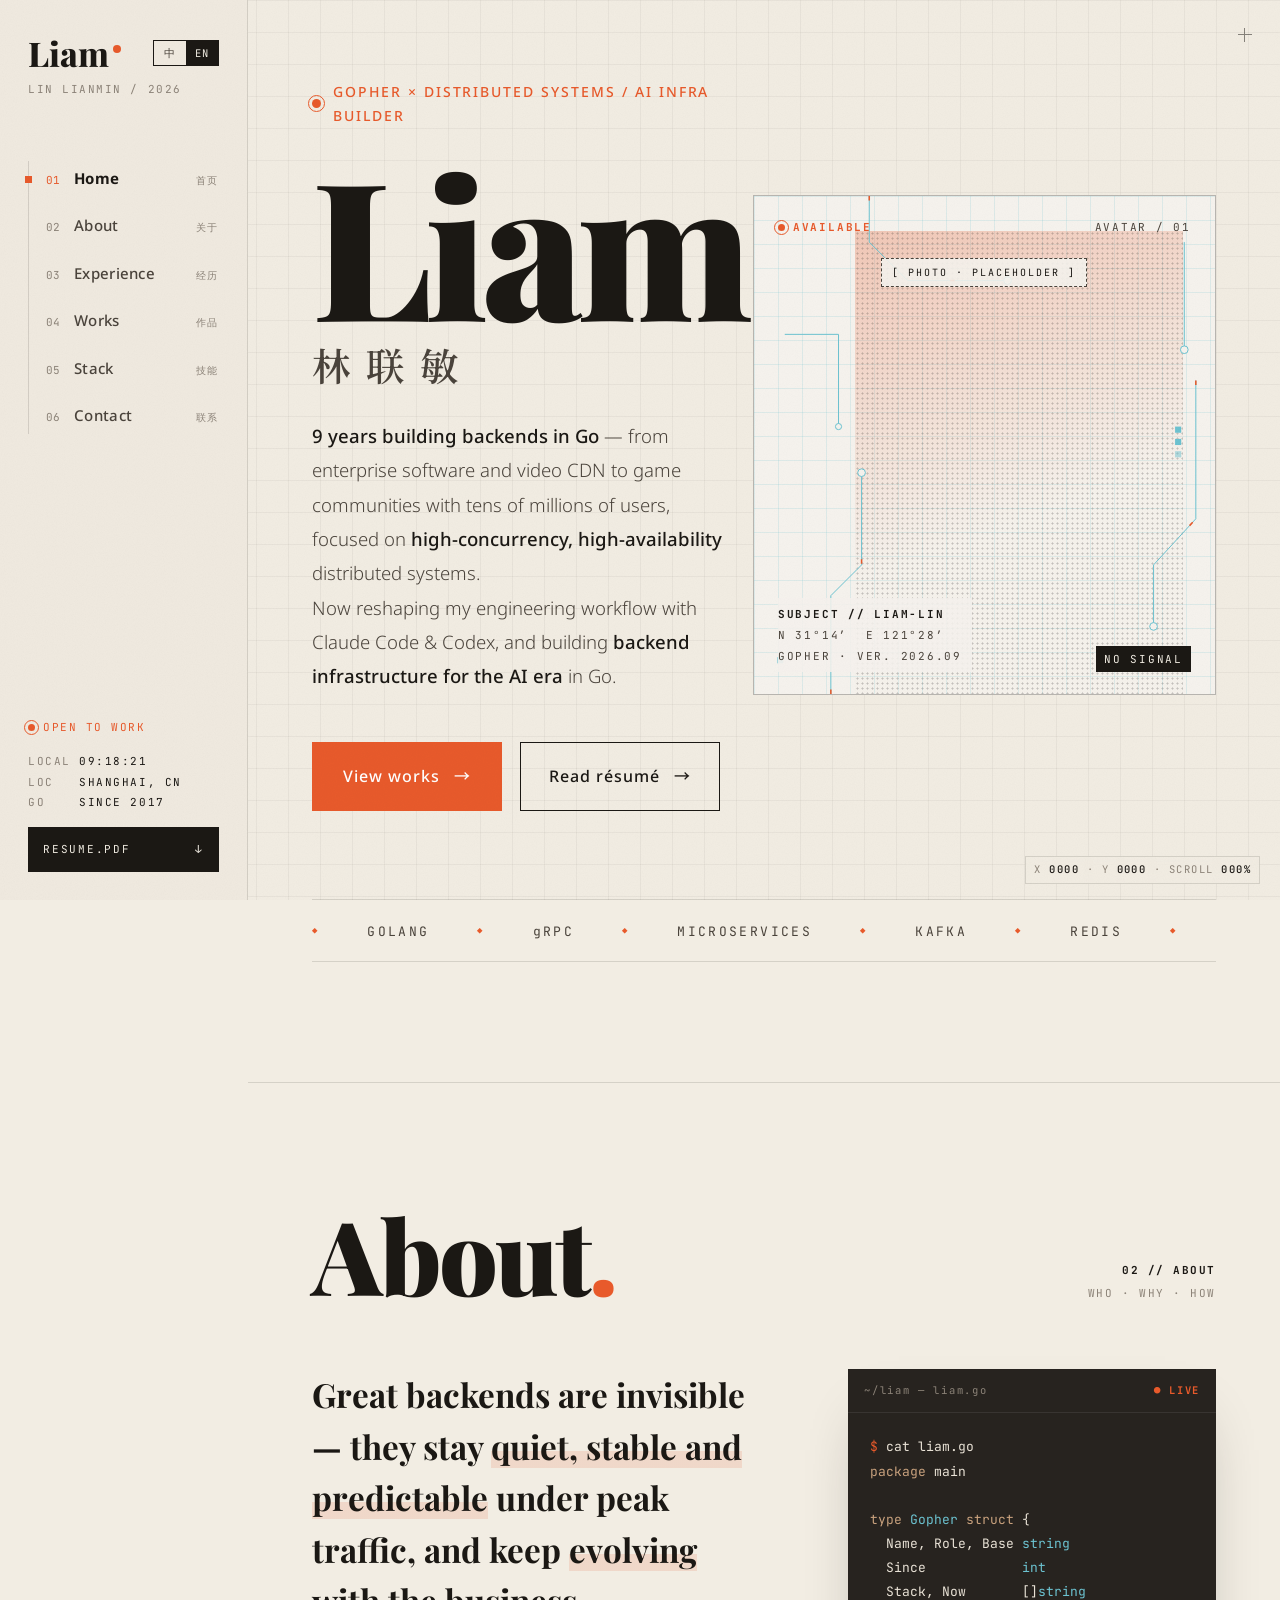
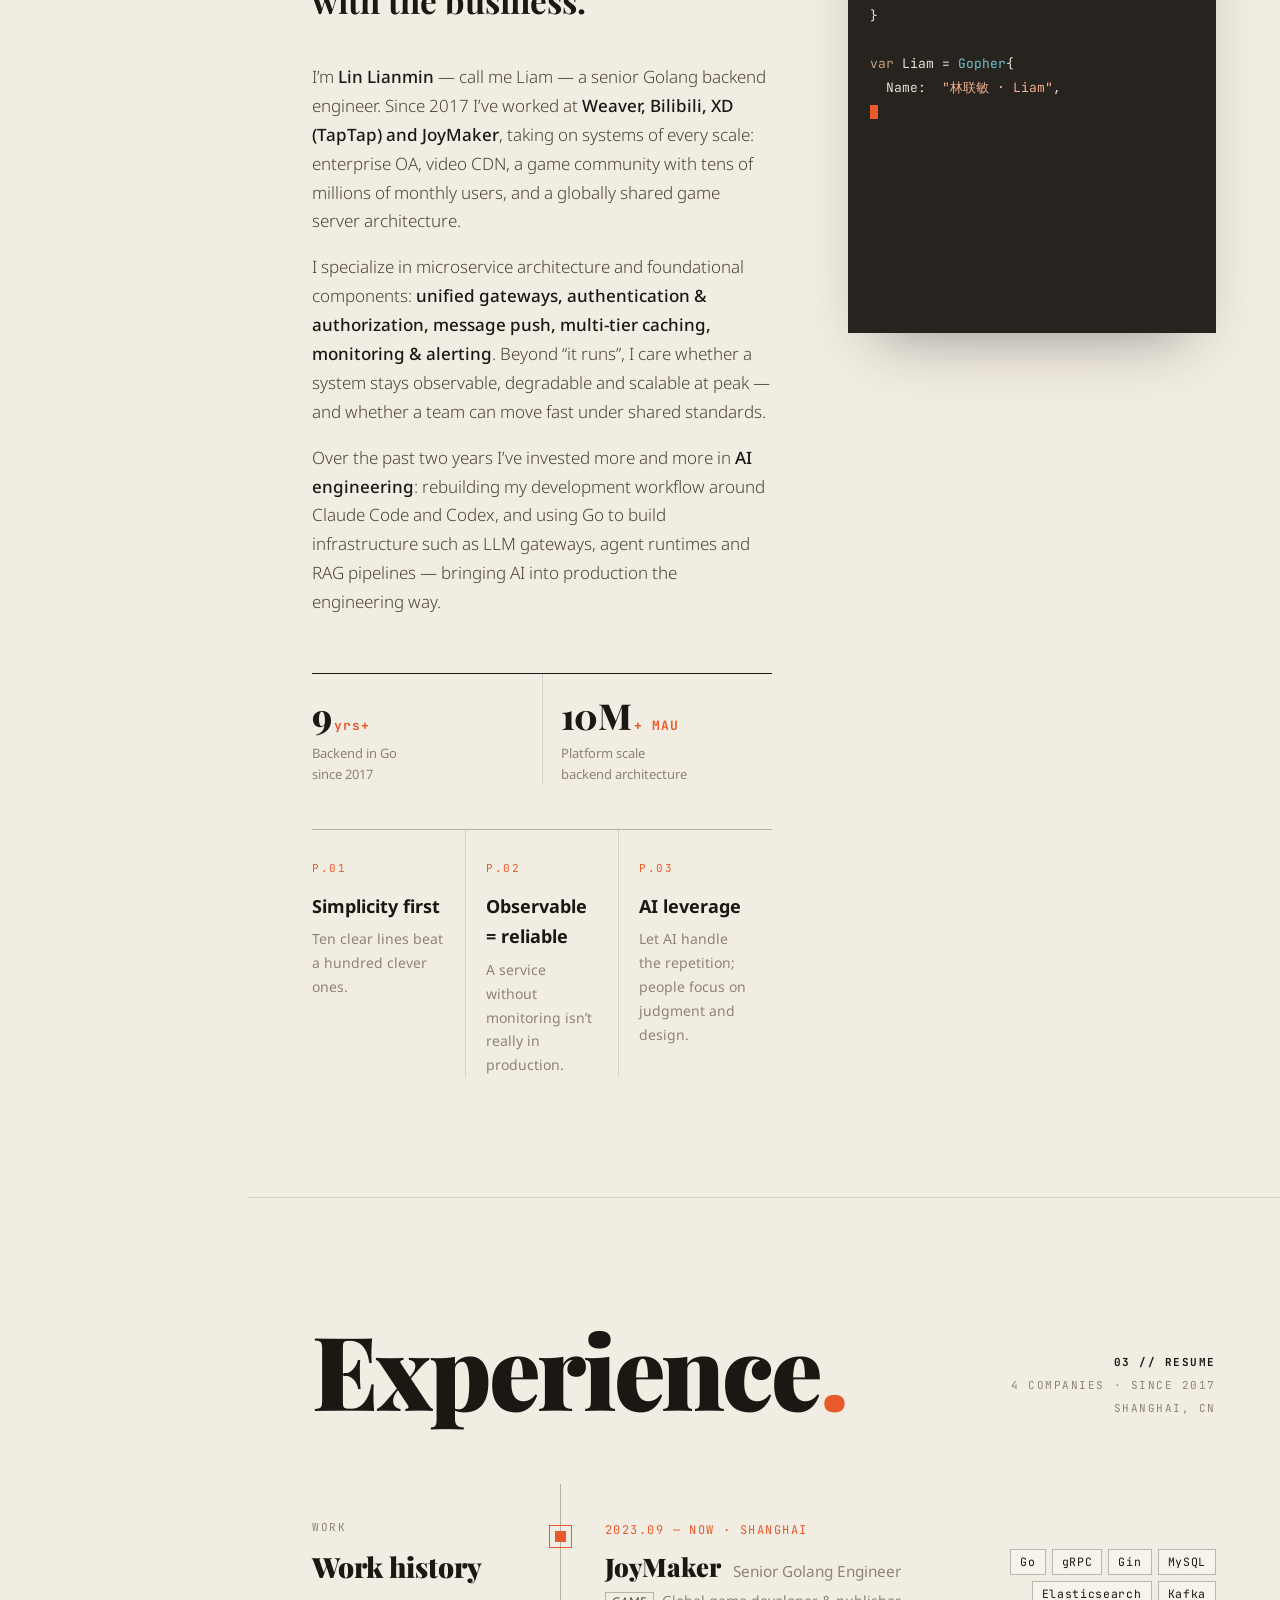
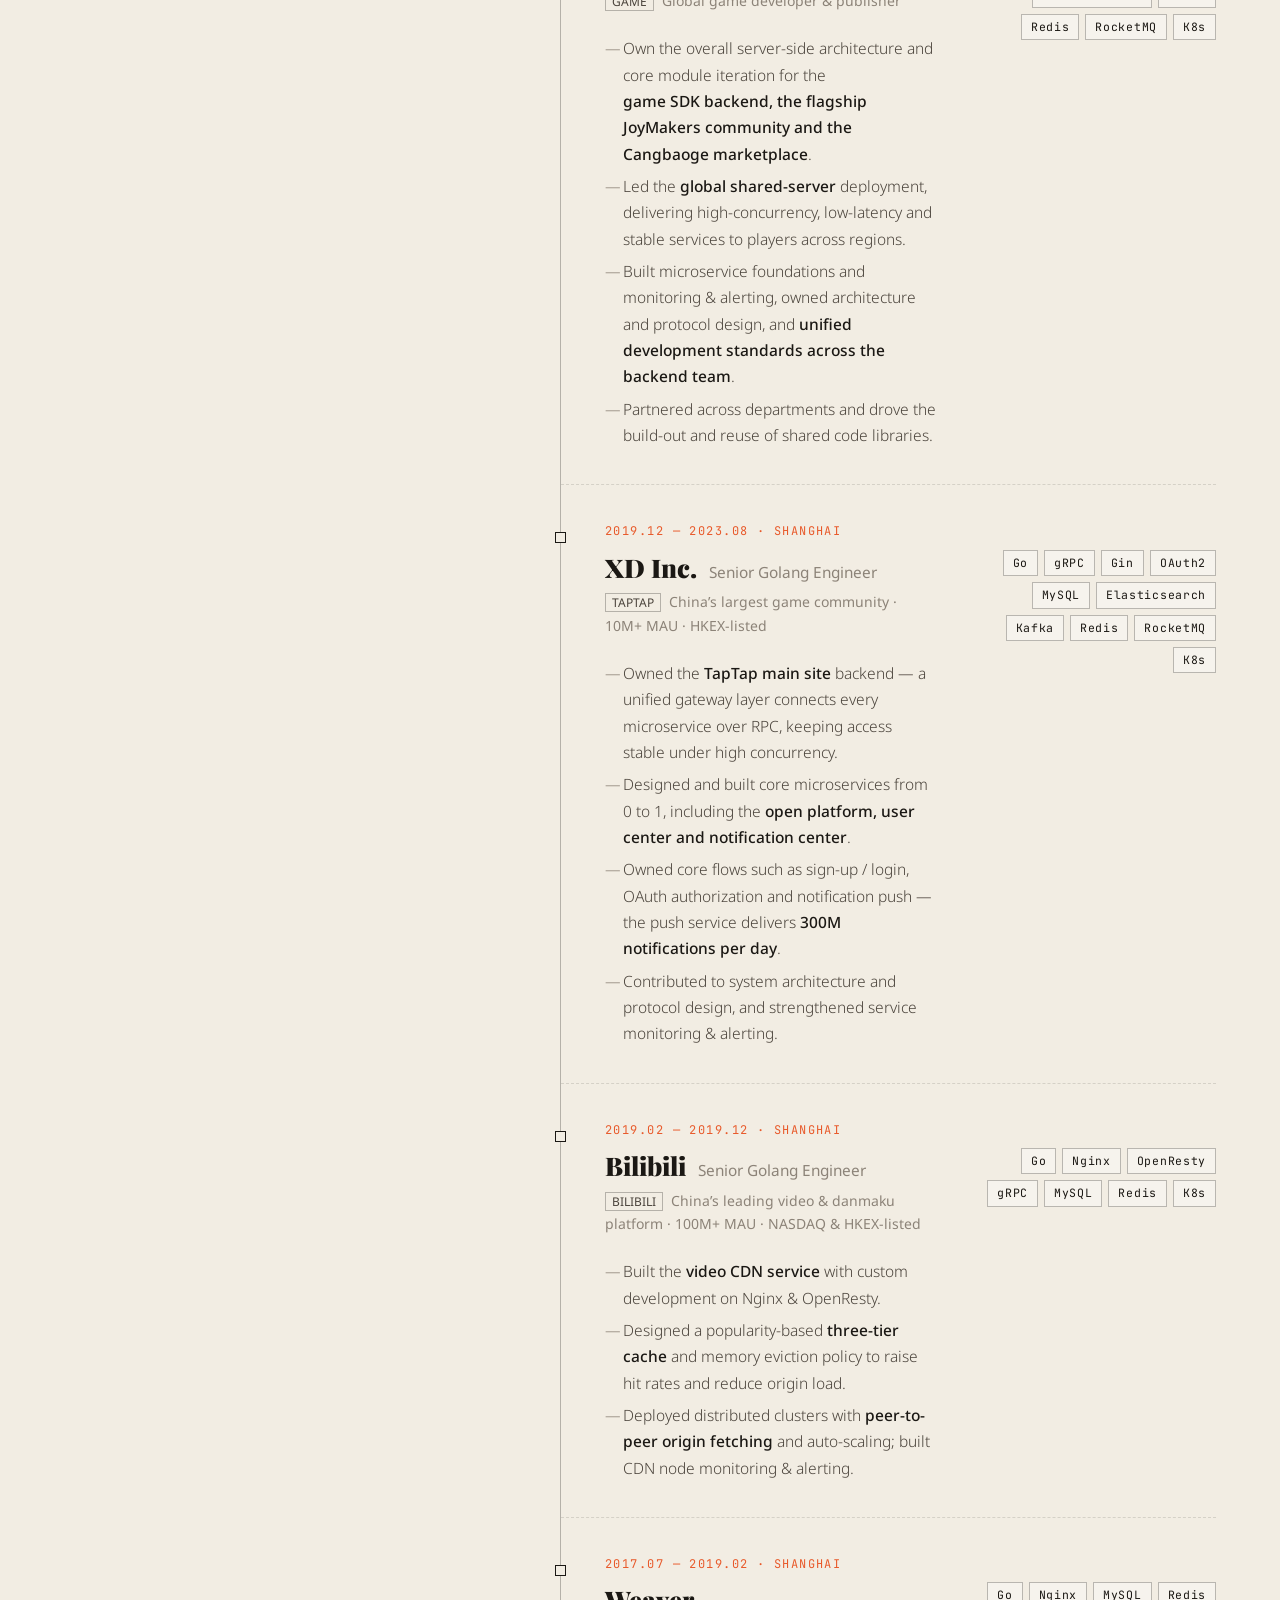
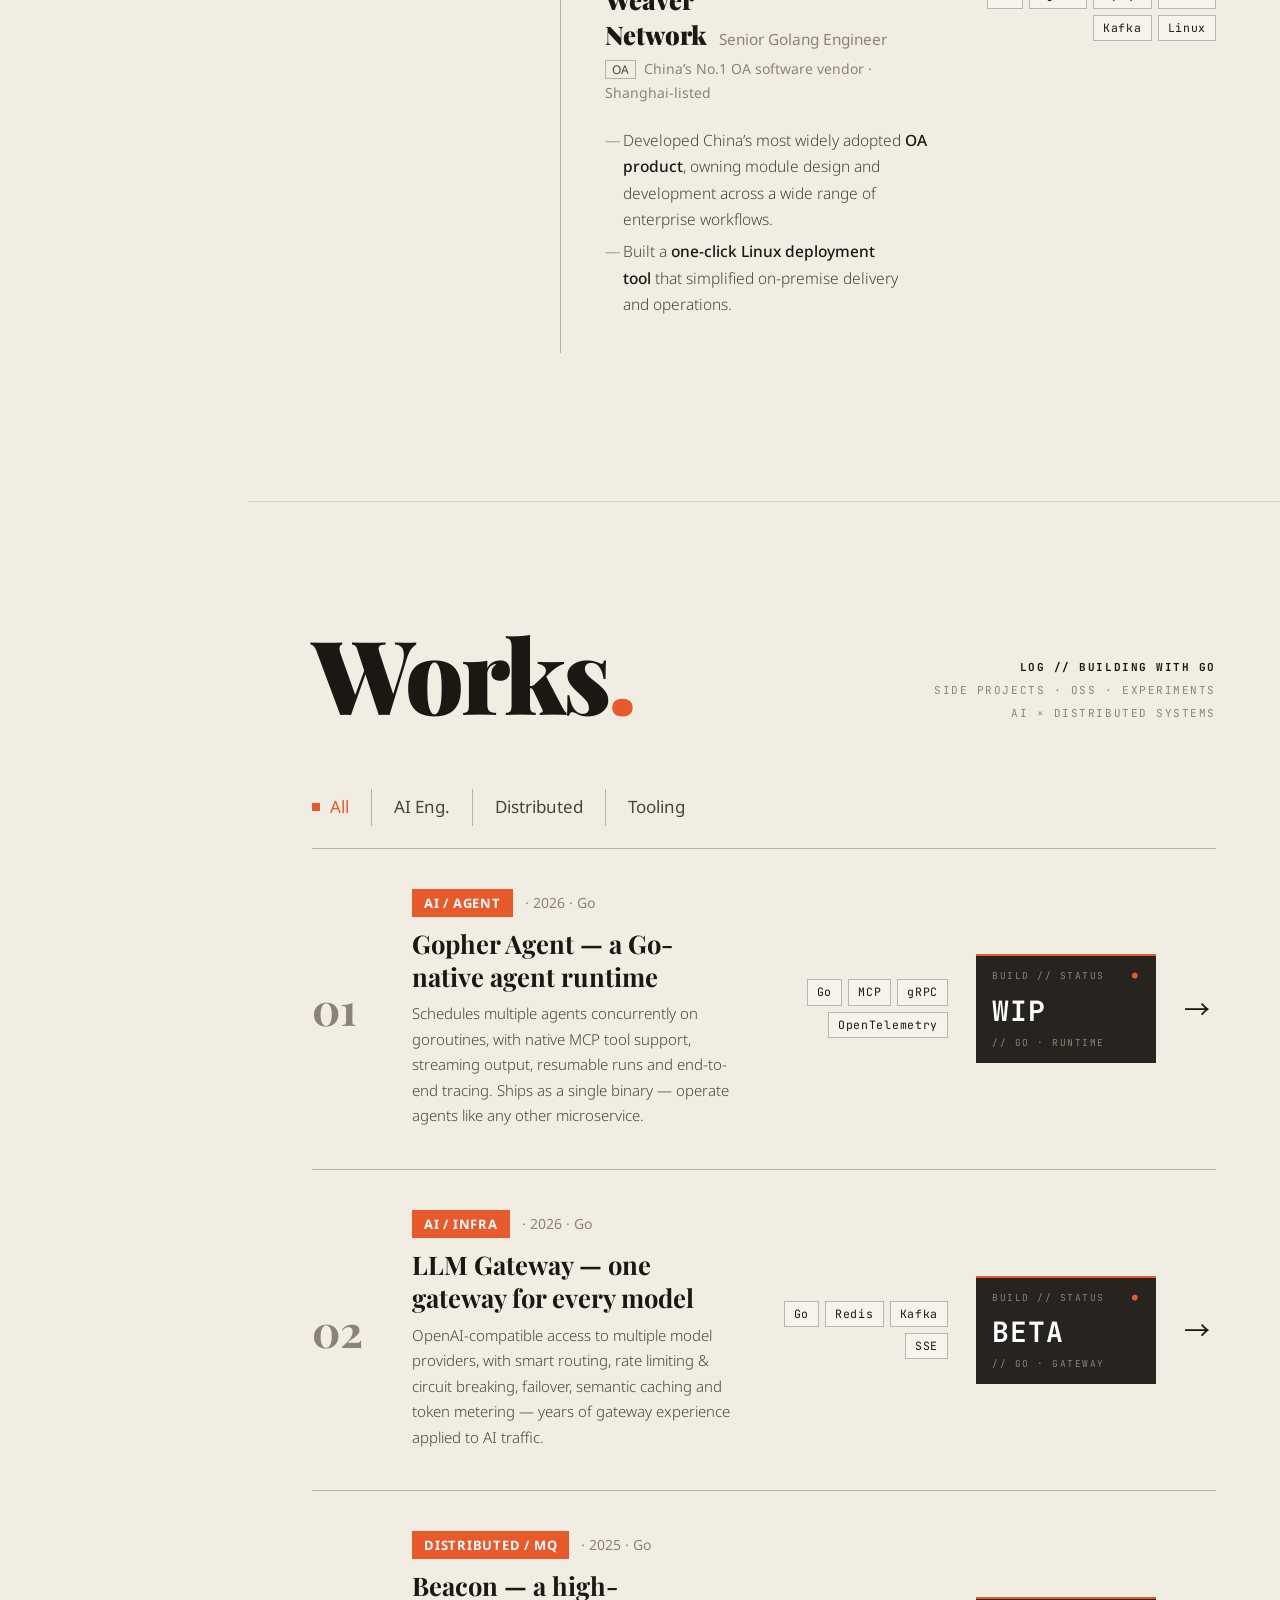
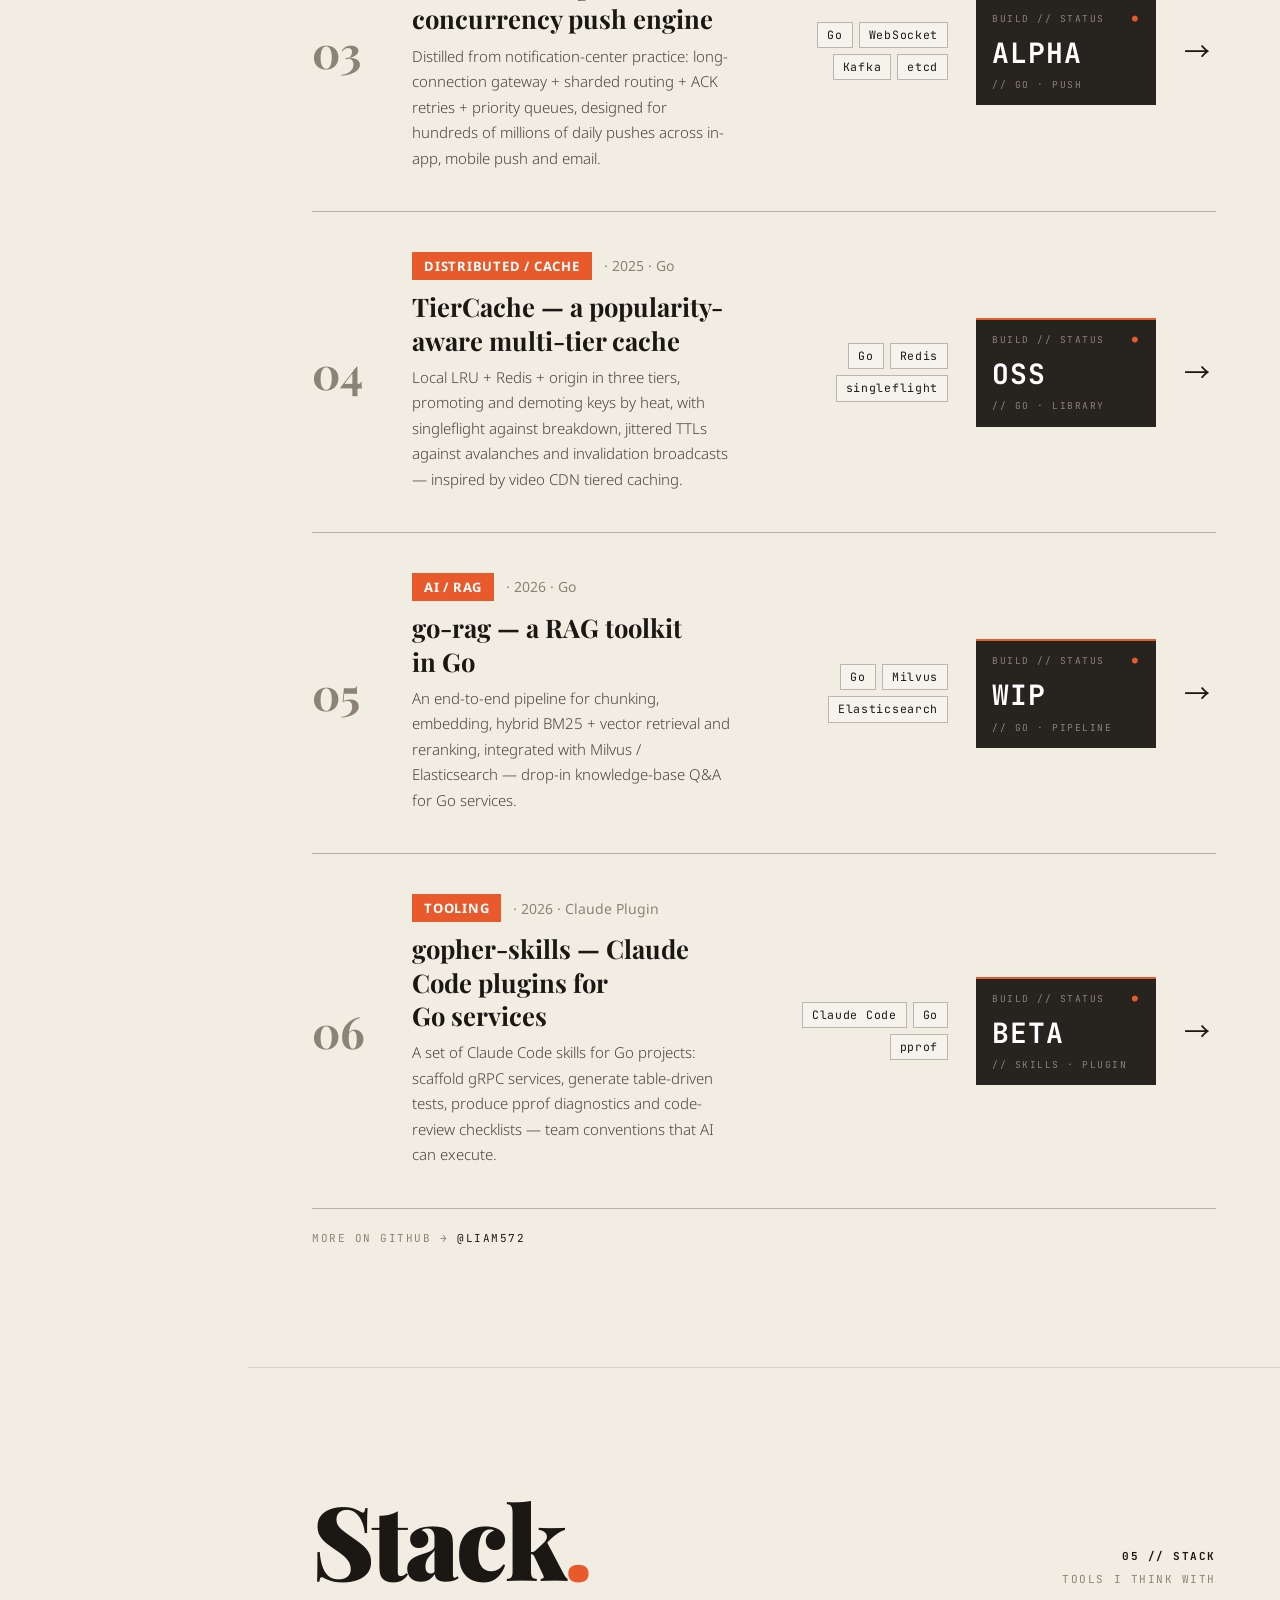
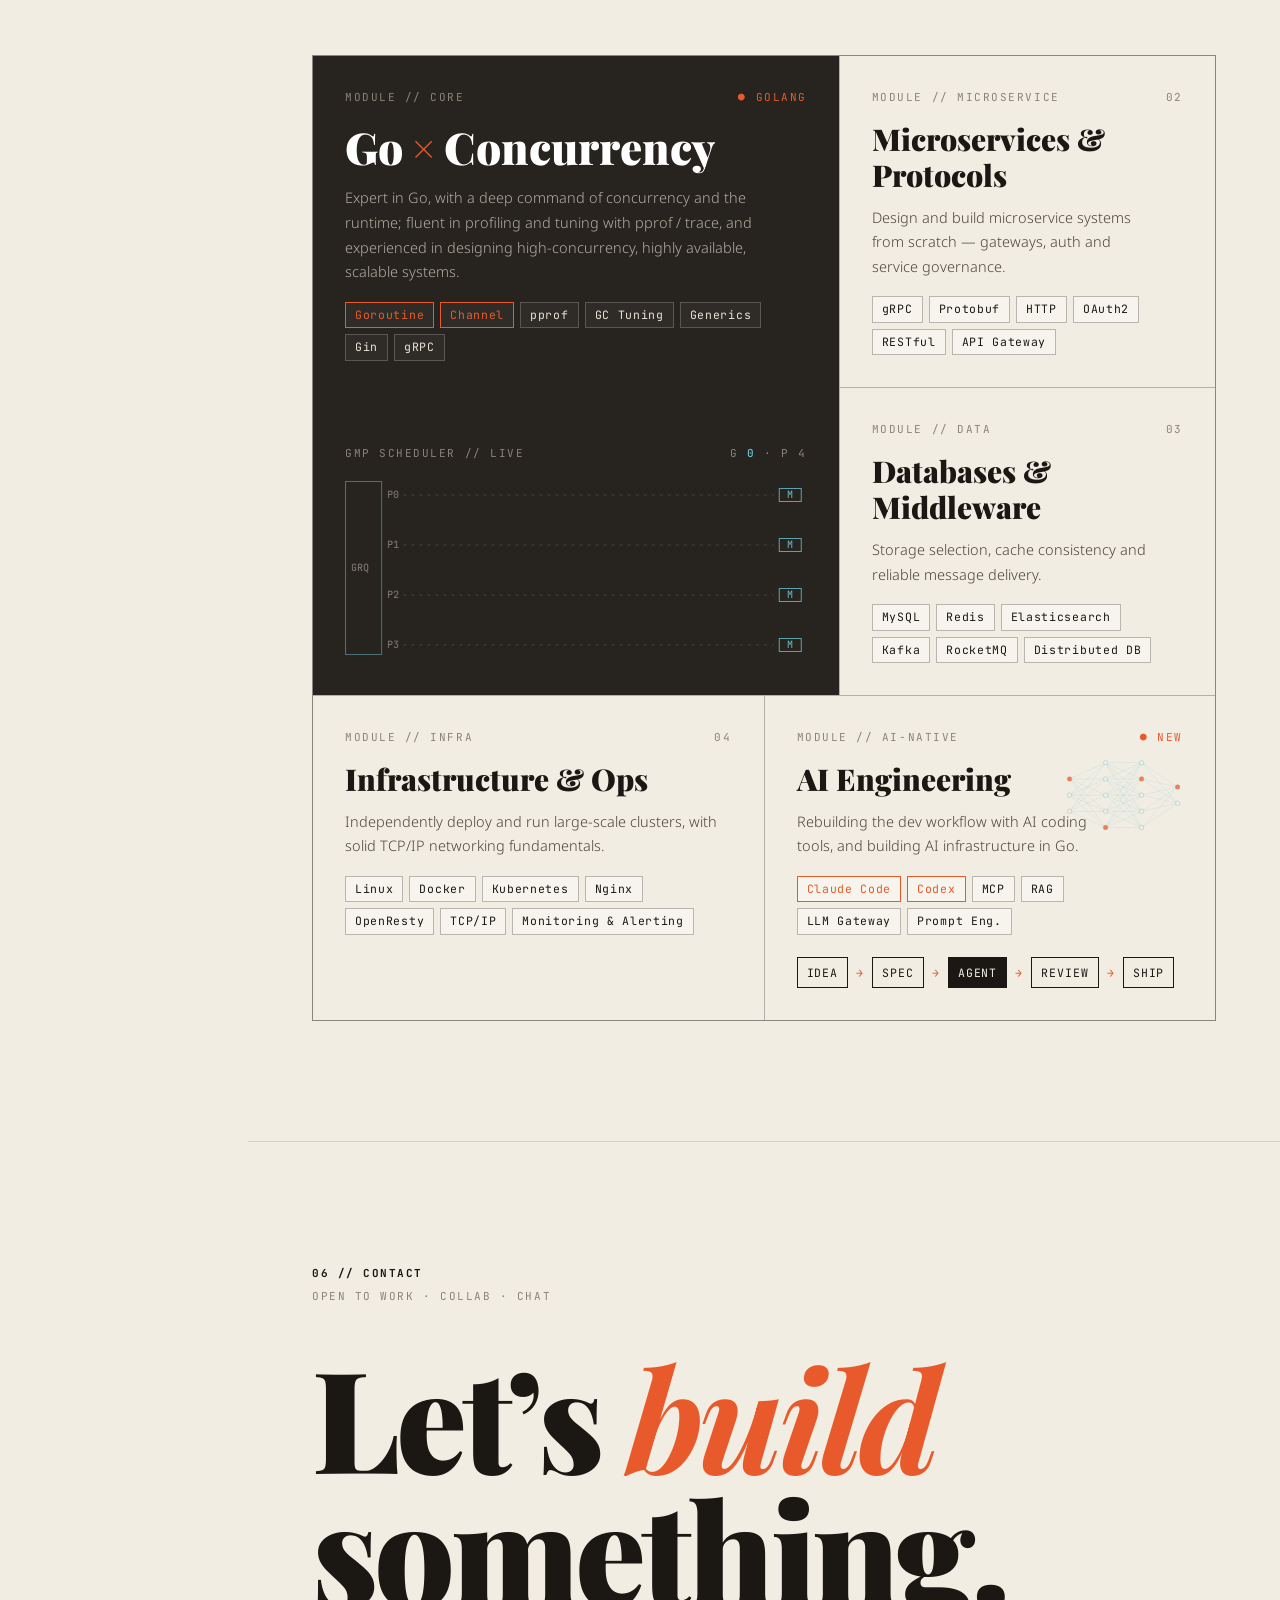
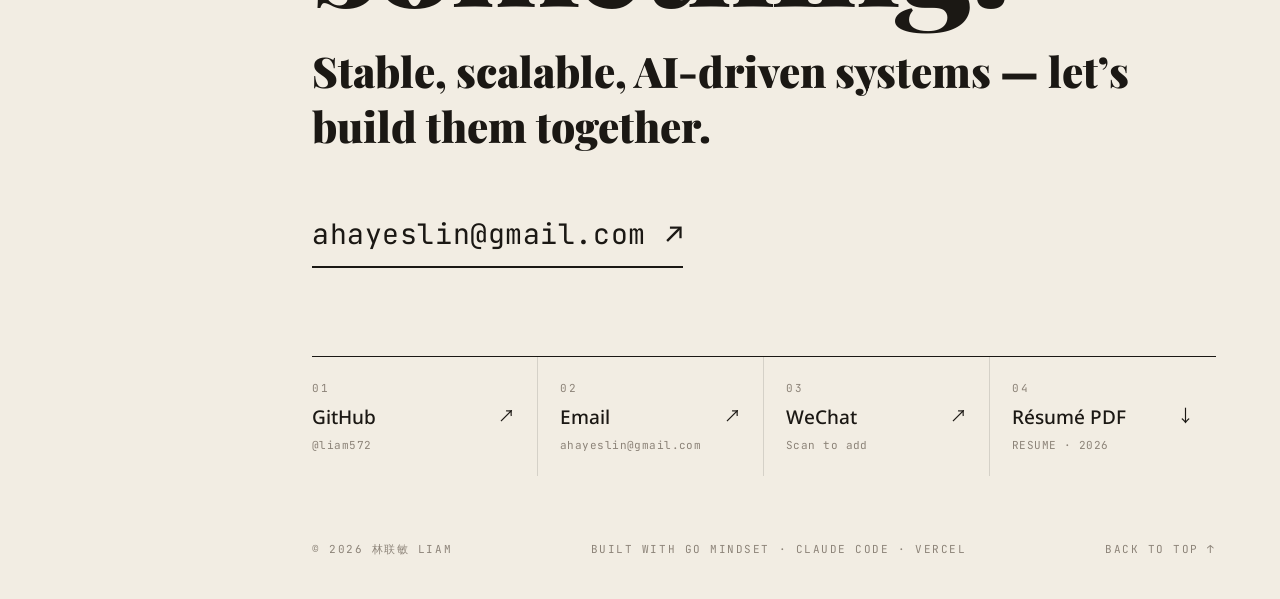
==== commit 97467b96: "feat: add wechat-qr jpg" ====
--- a/index.html
+++ b/index.html
@@ -227,7 +227,7 @@
     页面会通过 GitHub API 实时显示 star 数；不填则显示构建状态。
   -->
   <div class="works" id="works-list">
-    <a class="work rv" data-c="ai" href="https://github.com/mingolm" target="_blank" rel="noopener">
+    <a class="work rv" data-c="ai" href="https://github.com/liam572" target="_blank" rel="noopener">
       <div class="w-no">01</div>
       <div>
         <div class="w-meta"><span class="tag" data-i18n="w1.tag">AI / AGENT</span>· 2026 · Go</div>
@@ -239,7 +239,7 @@
       <div class="w-arr">→</div>
     </a>
 
-    <a class="work rv" data-c="ai" href="https://github.com/mingolm" target="_blank" rel="noopener">
+    <a class="work rv" data-c="ai" href="https://github.com/liam572" target="_blank" rel="noopener">
       <div class="w-no">02</div>
       <div>
         <div class="w-meta"><span class="tag" data-i18n="w2.tag">AI / INFRA</span>· 2026 · Go</div>
@@ -251,7 +251,7 @@
       <div class="w-arr">→</div>
     </a>
 
-    <a class="work rv" data-c="dist" href="https://github.com/mingolm" target="_blank" rel="noopener">
+    <a class="work rv" data-c="dist" href="https://github.com/liam572" target="_blank" rel="noopener">
       <div class="w-no">03</div>
       <div>
         <div class="w-meta"><span class="tag" data-i18n="w3.tag">分布式 / 消息</span>· 2025 · Go</div>
@@ -263,7 +263,7 @@
       <div class="w-arr">→</div>
     </a>
 
-    <a class="work rv" data-c="dist" href="https://github.com/mingolm" target="_blank" rel="noopener">
+    <a class="work rv" data-c="dist" href="https://github.com/liam572" target="_blank" rel="noopener">
       <div class="w-no">04</div>
       <div>
         <div class="w-meta"><span class="tag" data-i18n="w4.tag">分布式 / 缓存</span>· 2025 · Go</div>
@@ -275,7 +275,7 @@
       <div class="w-arr">→</div>
     </a>
 
-    <a class="work rv" data-c="ai" href="https://github.com/mingolm" target="_blank" rel="noopener">
+    <a class="work rv" data-c="ai" href="https://github.com/liam572" target="_blank" rel="noopener">
       <div class="w-no">05</div>
       <div>
         <div class="w-meta"><span class="tag" data-i18n="w5.tag">AI / RAG</span>· 2026 · Go</div>
@@ -287,7 +287,7 @@
       <div class="w-arr">→</div>
     </a>
 
-    <a class="work rv" data-c="tool" href="https://github.com/mingolm" target="_blank" rel="noopener">
+    <a class="work rv" data-c="tool" href="https://github.com/liam572" target="_blank" rel="noopener">
       <div class="w-no">06</div>
       <div>
         <div class="w-meta"><span class="tag" data-i18n="w6.tag">工具链</span>· 2026 · Claude Plugin</div>
@@ -299,7 +299,7 @@
       <div class="w-arr">→</div>
     </a>
   </div>
-  <p class="works-note mono rv">MORE ON GITHUB → <a href="https://github.com/mingolm" target="_blank" rel="noopener" style="color:var(--ink)">@mingolm</a></p>
+  <p class="works-note mono rv">MORE ON GITHUB → <a href="https://github.com/liam572" target="_blank" rel="noopener" style="color:var(--ink)">@liam572</a></p>
 </section>
 
 <!-- ============ 05 STACK ============ -->
@@ -357,8 +357,8 @@
     <h2 class="big rv">Let’s <em>build</em><br />something.<span class="cn" data-i18n="contact.cn">一起构建稳定、可扩展、AI 驱动的系统。</span></h2>
     <a class="mail rv" href="mailto:ahayeslin@gmail.com">ahayeslin@gmail.com <span>↗</span></a>
     <div class="socials rv">
-      <a class="social" href="https://github.com/mingolm" target="_blank" rel="noopener">
-        <div><span class="mono">01</span><strong>GitHub</strong><small id="ghMeta">@mingolm</small></div>↗
+      <a class="social" href="https://github.com/liam572" target="_blank" rel="noopener">
+        <div><span class="mono">01</span><strong>GitHub</strong><small id="ghMeta">@liam572</small></div>↗
       </a>
       <a class="social" href="mailto:ahayeslin@gmail.com">
         <div><span class="mono">02</span><strong>Email</strong><small>ahayeslin@gmail.com</small></div>↗
@@ -366,7 +366,7 @@
       <button class="social" id="wechat" type="button" aria-expanded="false">
         <div><span class="mono">03</span><strong data-i18n="wx.t">微信</strong><small data-i18n="wx.s">扫码添加</small></div>↗
         <div class="qr" role="tooltip">
-          <div class="qr-ph" id="qrBox">[ WECHAT QR ]<br />assets/img/wechat-qr.png</div>
+          <div class="qr-ph" id="qrBox">[ WECHAT QR ]</div>
           <span data-i18n="wx.scan">微信扫一扫</span>
         </div>
       </button>
--- a/assets/css/style.css
+++ b/assets/css/style.css
@@ -336,8 +336,10 @@
 .social .mono { color: var(--muted); display: block; margin-bottom: 4px; }
 .social strong { font-size: 19px; font-weight: 500; }
 .social small { display: block; font-family: var(--f-mono); font-size: 11px; color: var(--muted); margin-top: 2px; letter-spacing: .04em; }
-.qr { position: absolute; bottom: calc(100% + 12px); left: 22px; width: 180px; background: var(--paper); border: 1px solid var(--ink); padding: 12px; box-shadow: 0 20px 40px -20px rgba(27, 24, 20, .4); opacity: 0; transform: translateY(8px); pointer-events: none; transition: .3s var(--ease); z-index: 5; color: var(--ink); }
-.qr img { display: block; width: 100%; aspect-ratio: 1; object-fit: cover; }
+.qr { position: absolute; bottom: calc(100% + 12px); left: 22px; width: 240px; background: var(--paper); border: 1px solid var(--ink); padding: 12px; box-shadow: 0 20px 40px -20px rgba(27, 24, 20, .4); opacity: 0; transform: translateY(8px); pointer-events: none; transition: .3s var(--ease); z-index: 5; color: var(--ink); }
+.qr img { display: block; width: 100%; height: auto; }
+.qr.has-img { padding: 6px; }
+.qr.has-img > span { display: none; }
 .qr .qr-ph { aspect-ratio: 1; border: 1px dashed var(--ink-2); display: grid; place-items: center; text-align: center; font-family: var(--f-mono); font-size: 10px; letter-spacing: .14em; color: var(--muted); padding: 8px; }
 .qr span { display: block; margin-top: 8px; font-size: 12px; text-align: center; }
 .social.open .qr, .social:hover .qr, .social:focus-visible .qr { opacity: 1; transform: none; }
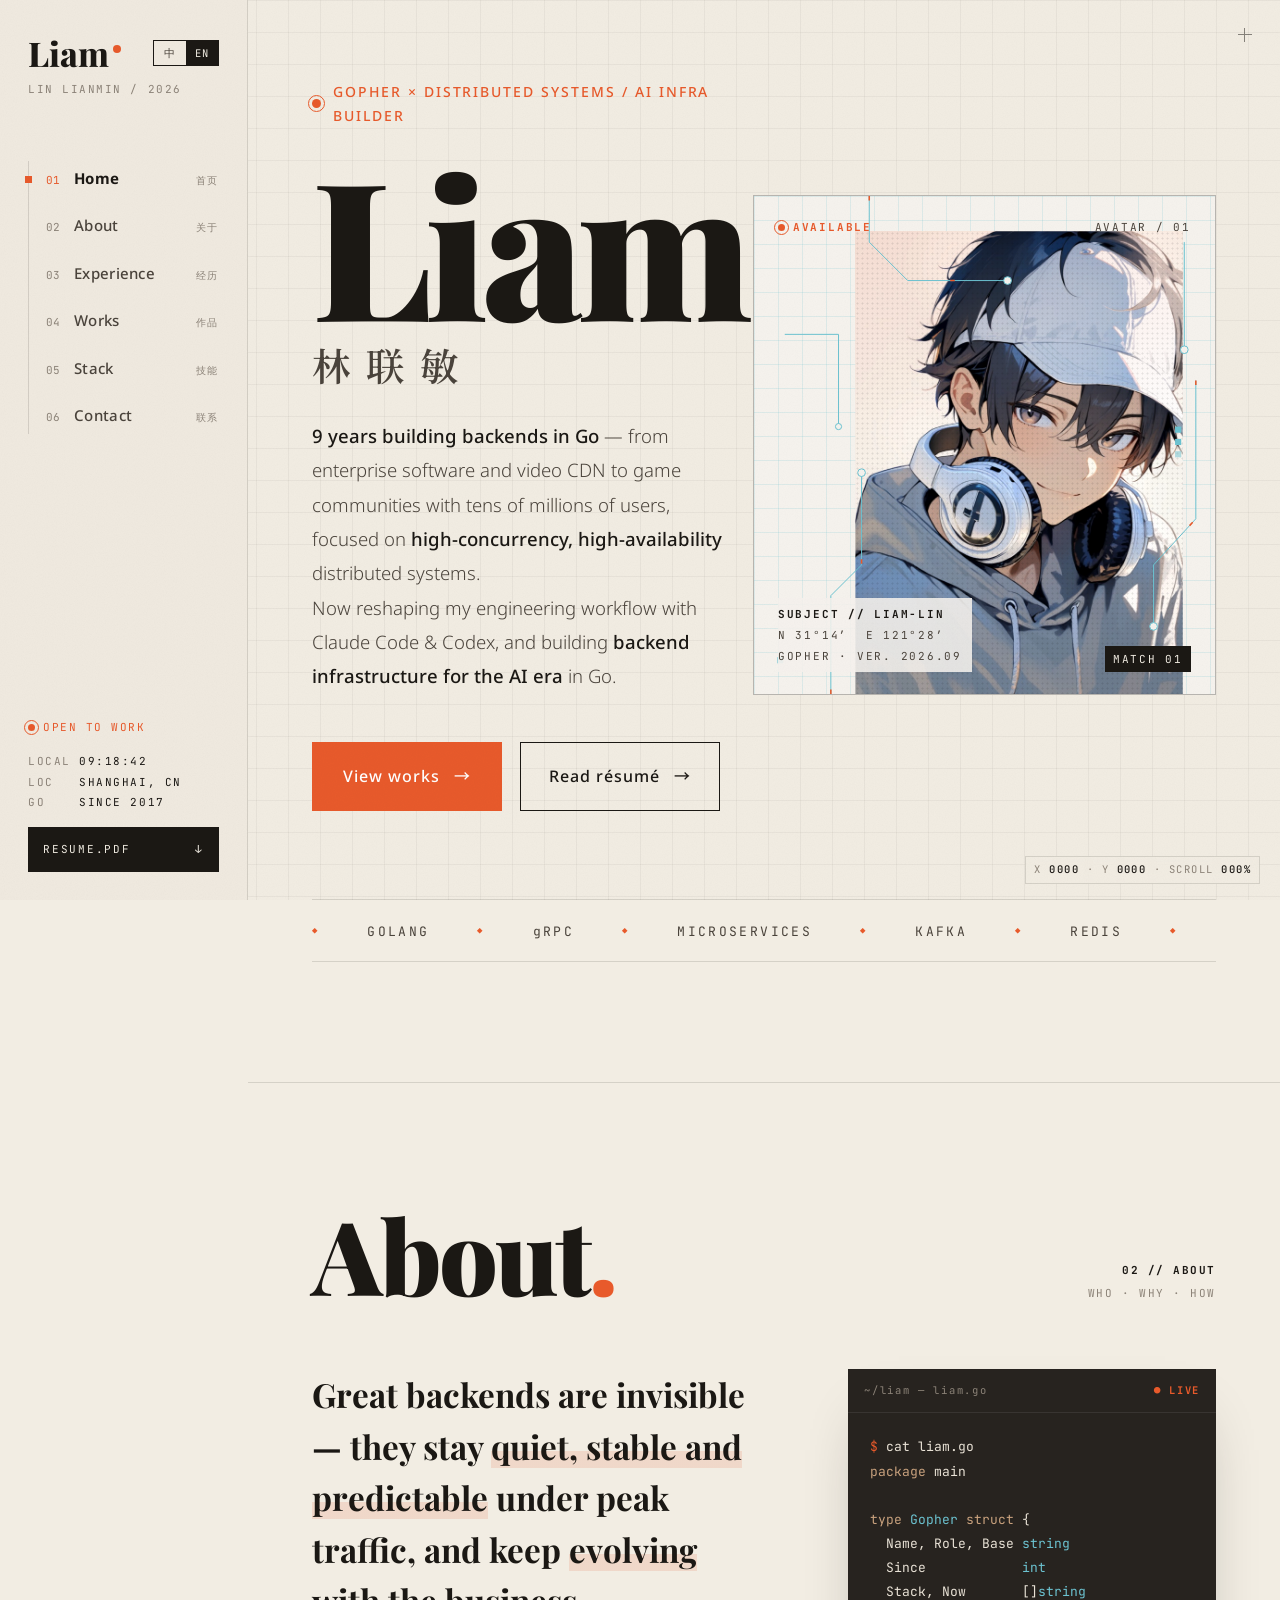
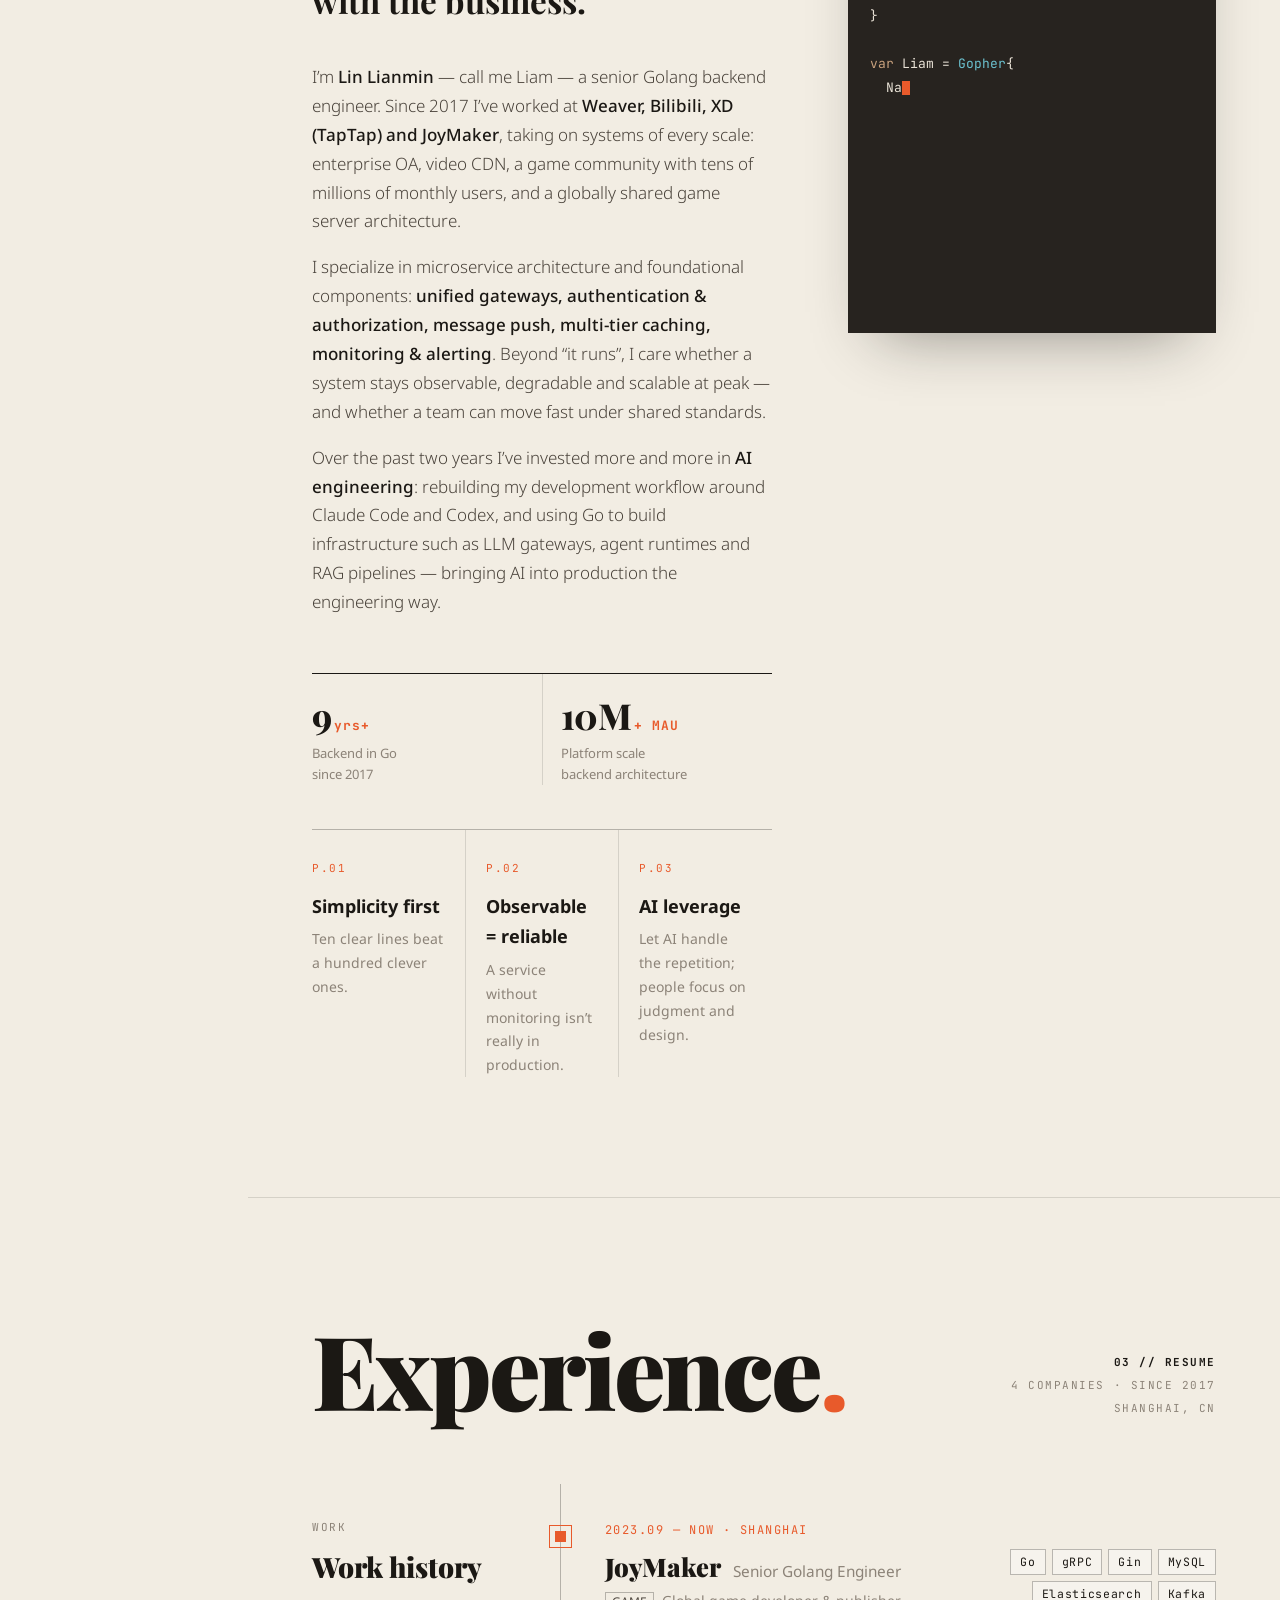
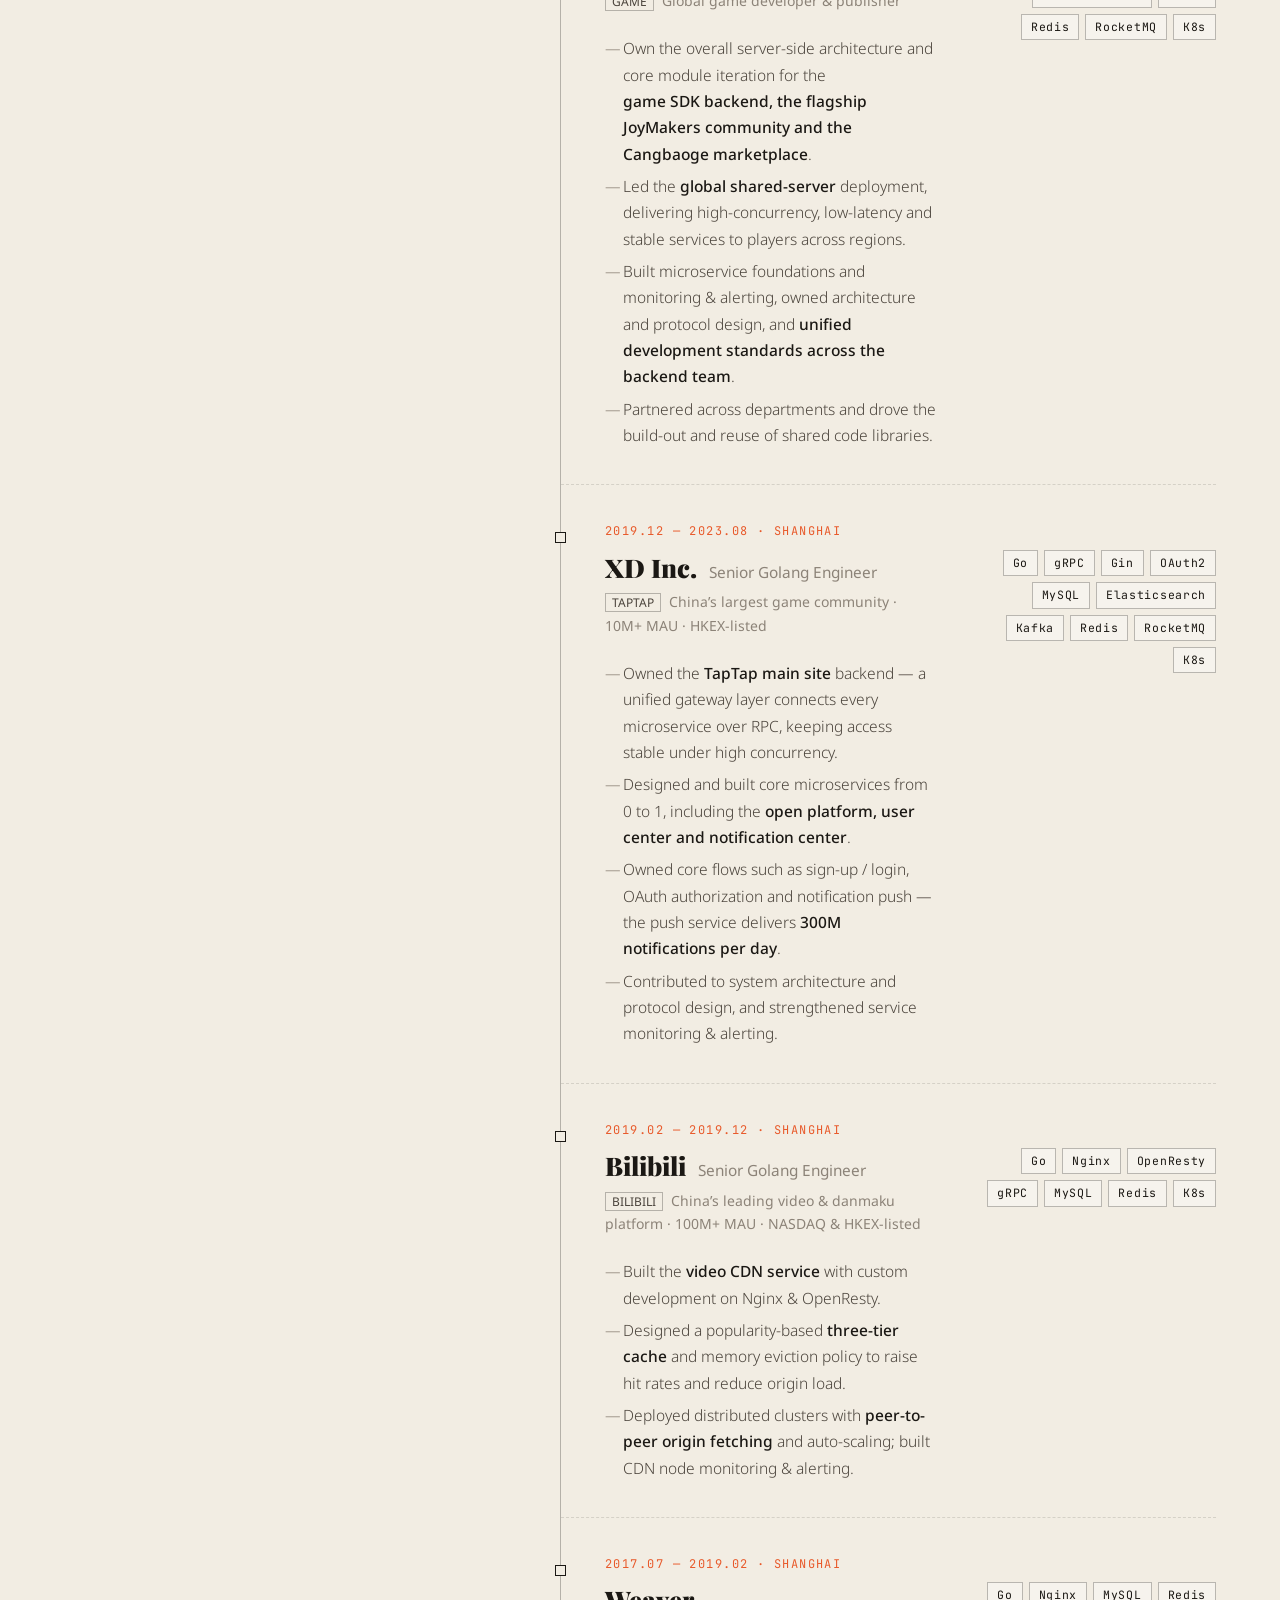
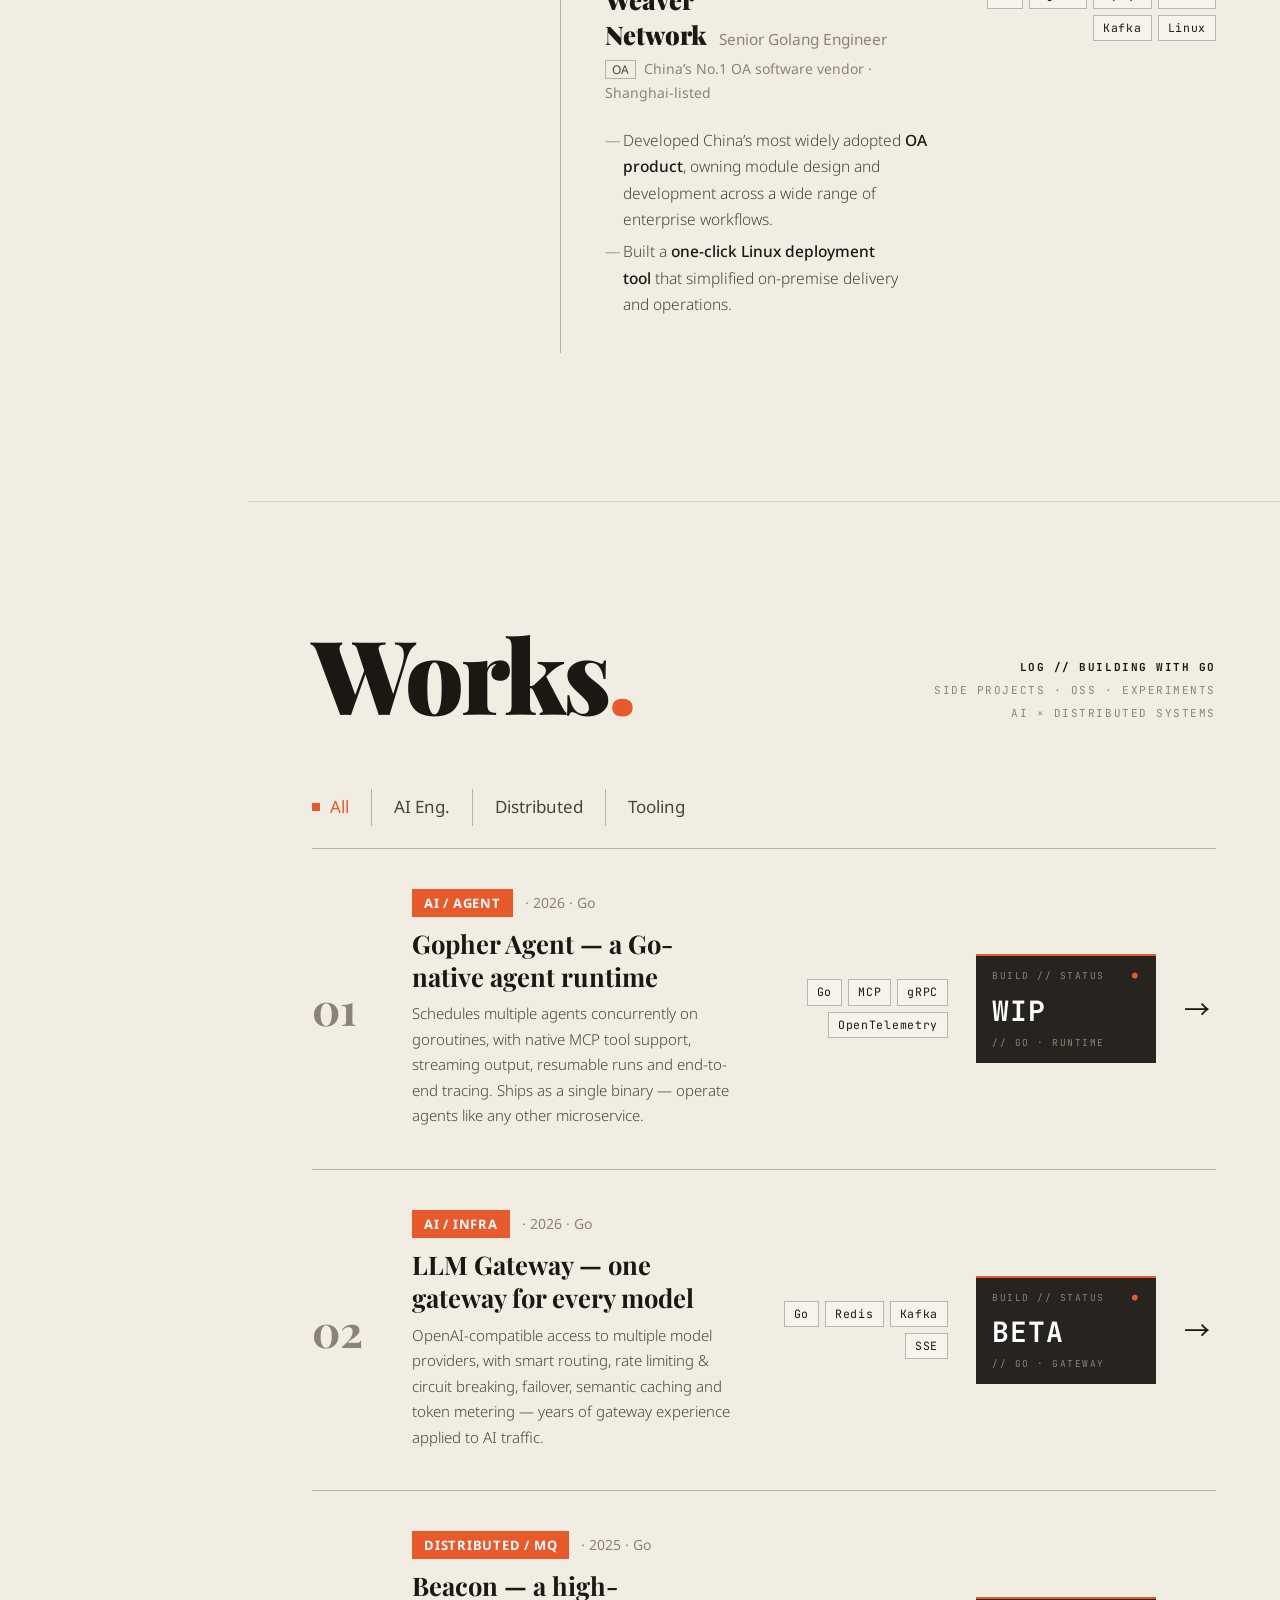
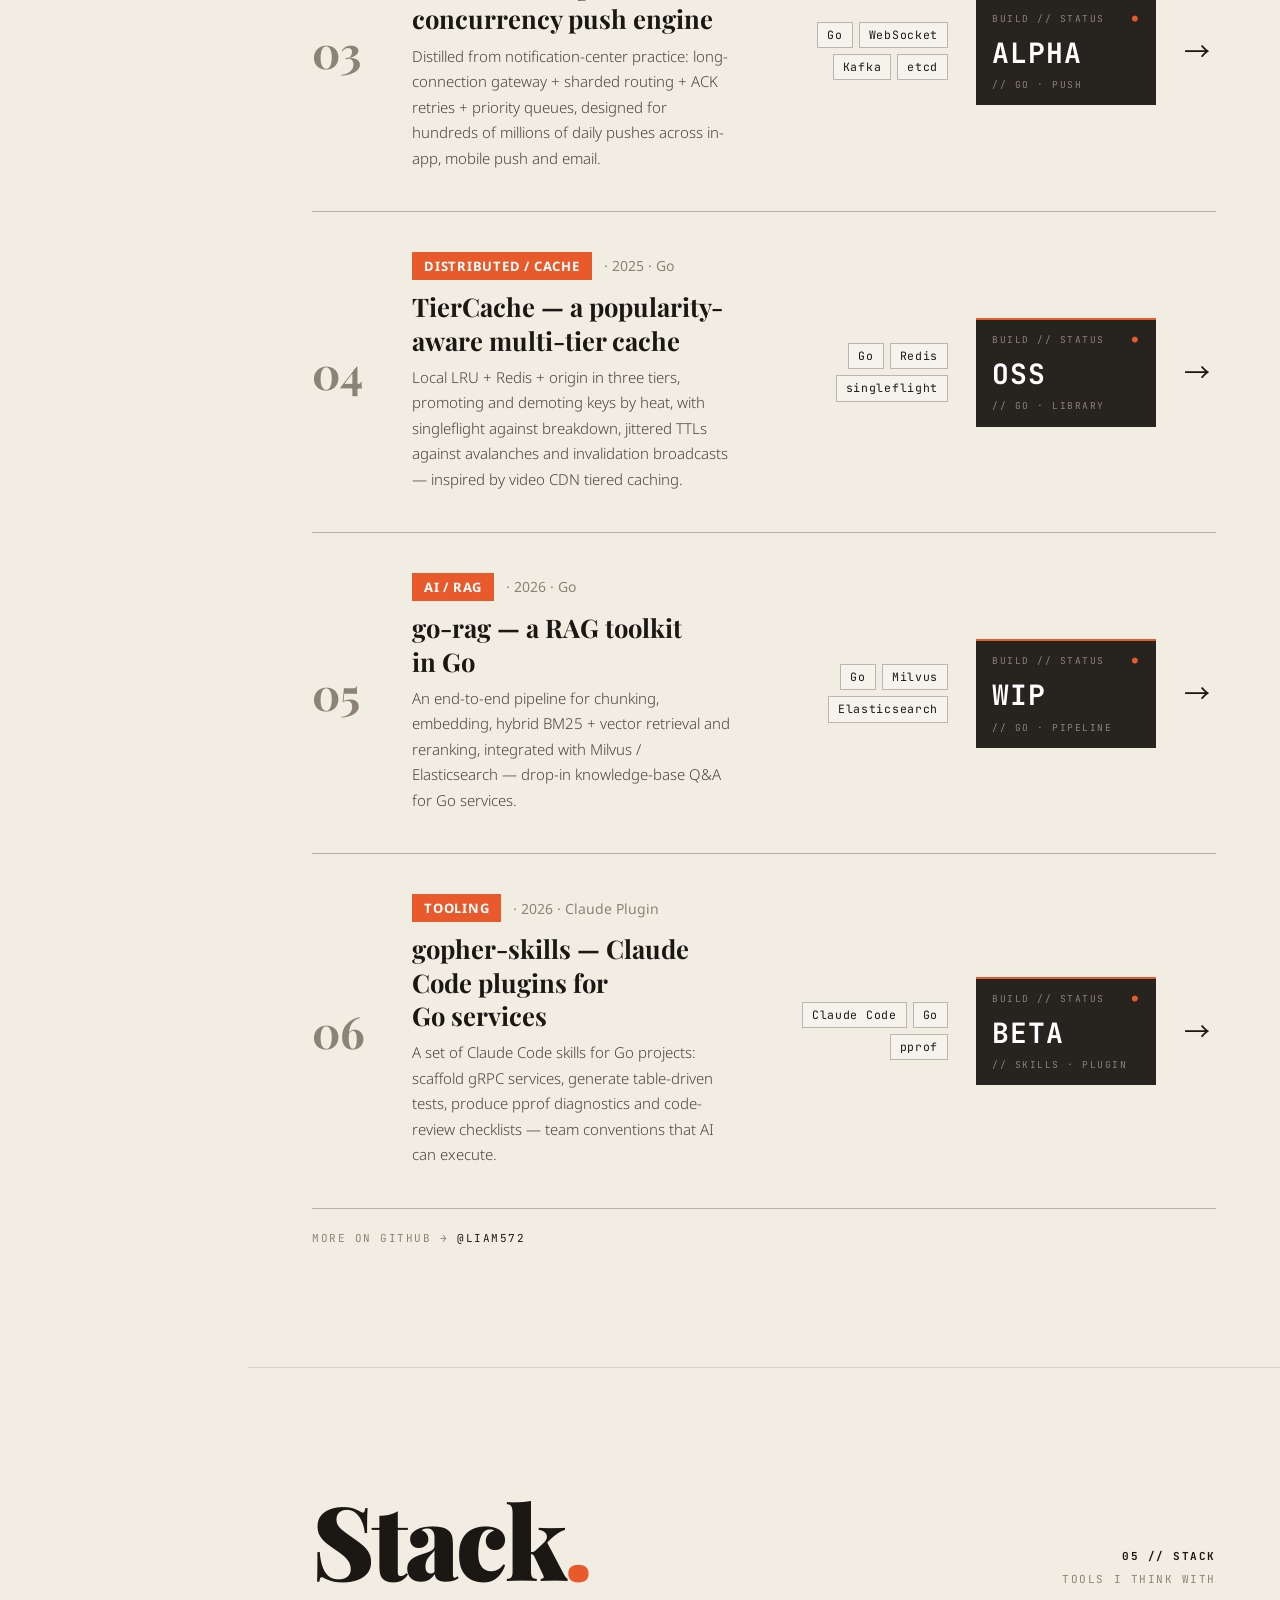
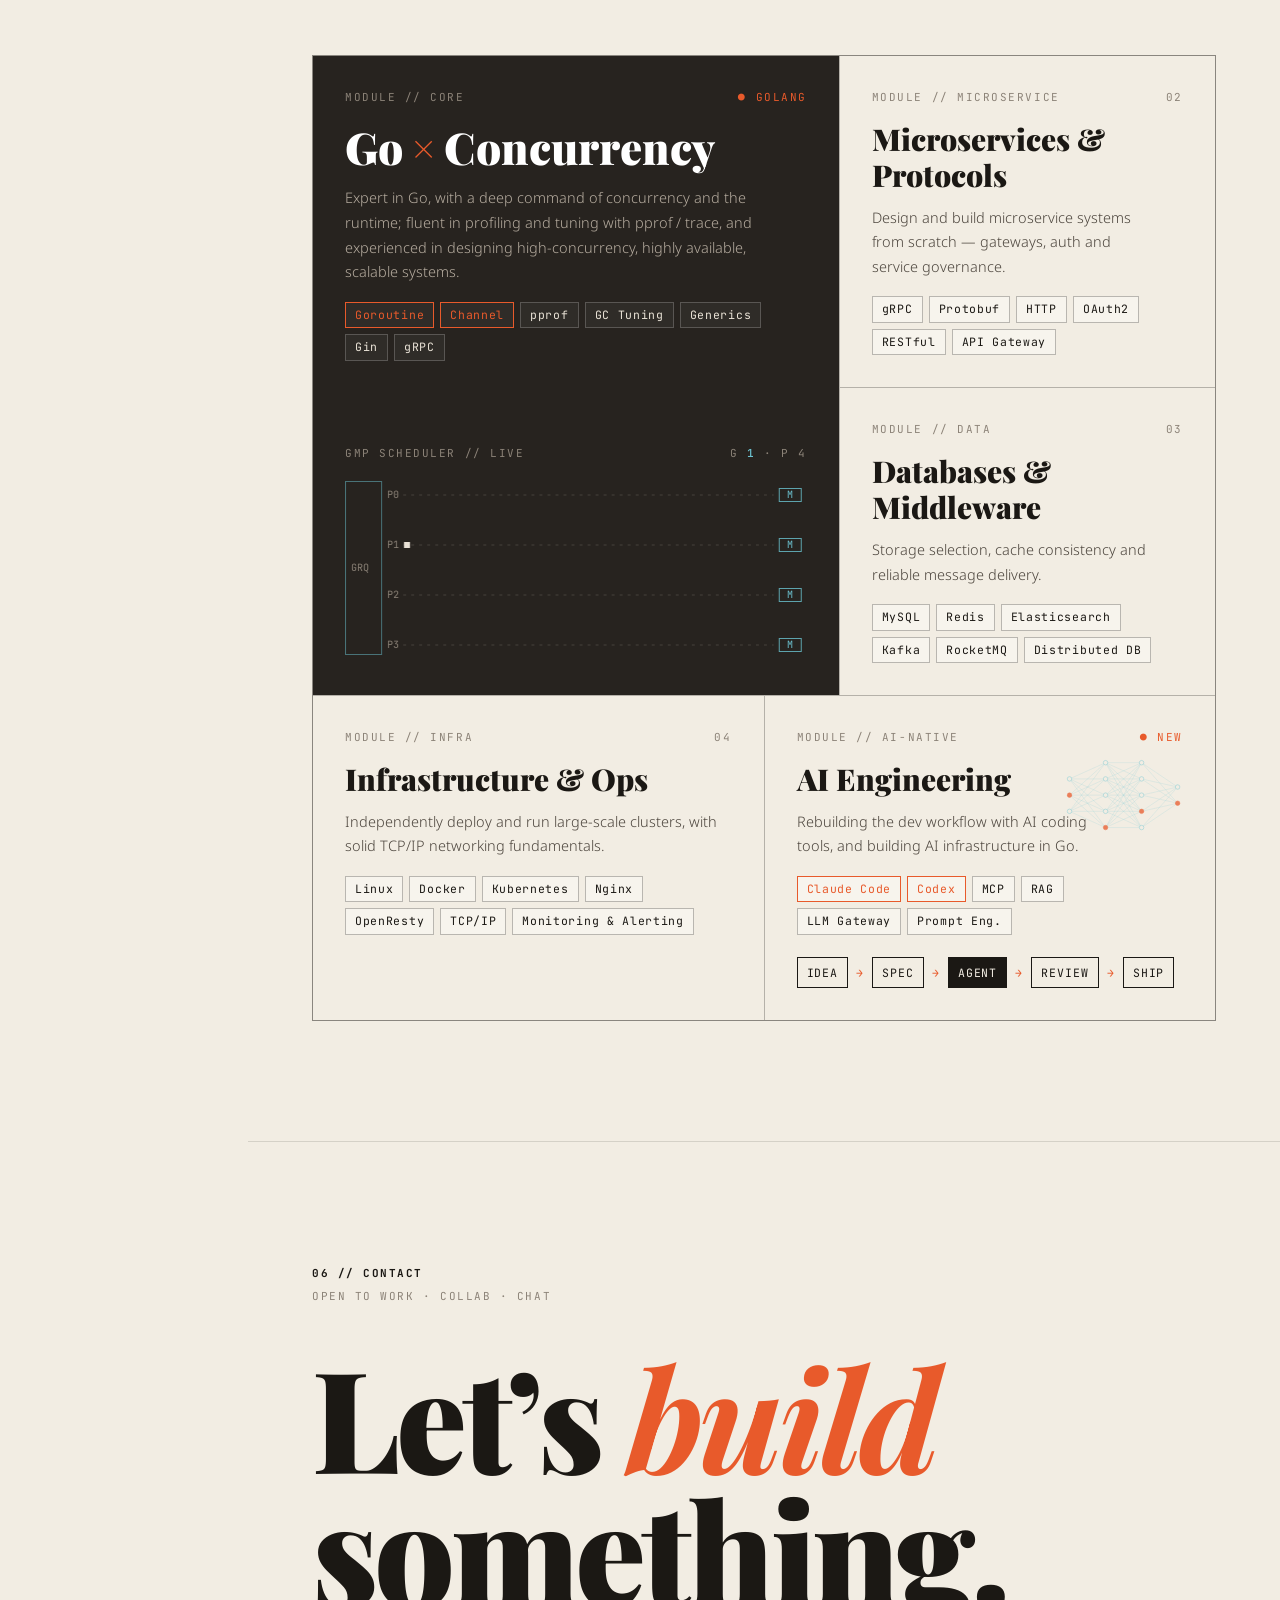
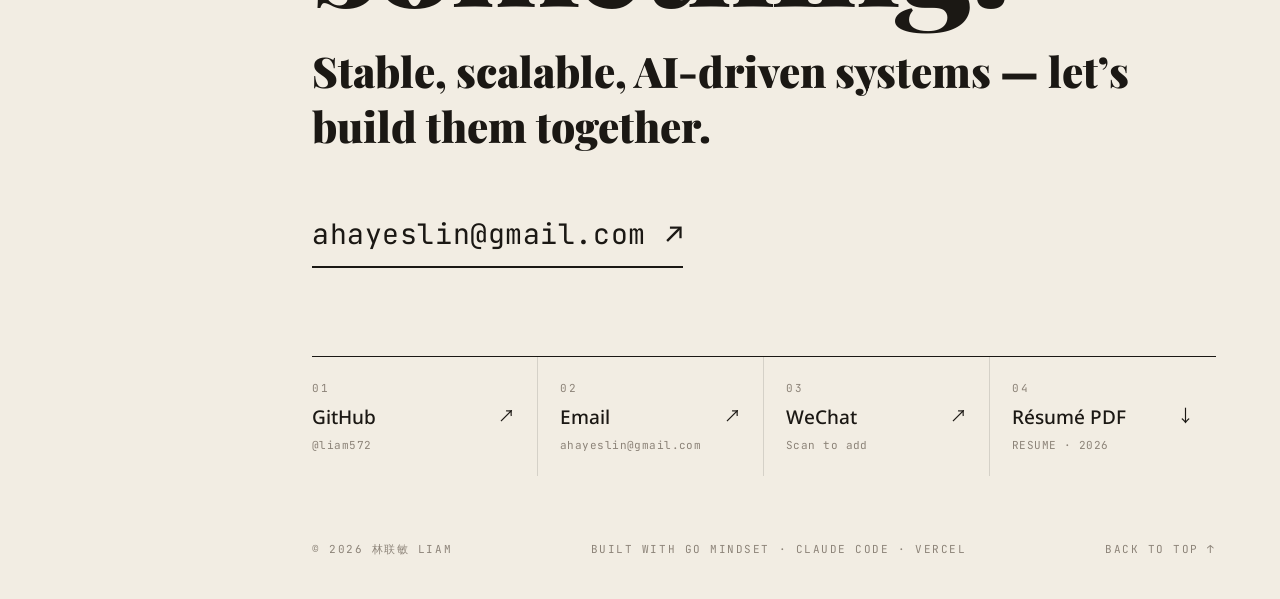
==== commit ca6c8945: "feat: anime jpg" ====
--- a/index.html
+++ b/index.html
@@ -98,7 +98,6 @@
     <div class="hud tr">AVATAR / <span id="photoIdx">01</span></div>
     <div class="hud bl"><b>SUBJECT // LIAM-LIN</b><br />N 31°14′ &nbsp;E 121°28′<br />GOPHER · VER. 2026.09</div>
     <div class="hud br" id="photoState">SCANNING…</div>
-    <div class="ph-tag" data-i18n="hero.ph">[ PHOTO · 临时占位 ]</div>
   </div>
 
   <div class="ticker" aria-hidden="true">
--- a/assets/css/style.css
+++ b/assets/css/style.css
@@ -159,16 +159,17 @@
 .photo { position: absolute; inset: 7% 7% 0 22%; z-index: 1; overflow: hidden; }
 .photo img {
   position: absolute; inset: 0; width: 100%; height: 100%; object-fit: cover;
-  filter: grayscale(1) contrast(1.08) brightness(1.05); mix-blend-mode: multiply;
+  filter: saturate(.95) contrast(1.03); mix-blend-mode: multiply;
   clip-path: inset(0 0 100% 0); transition: clip-path 1.1s var(--ease);
 }
+.photo img.illus { object-fit: contain; object-position: 50% 100%; }
 .photo img.show { clip-path: inset(0 0 0 0); }
 .photo img.leave { clip-path: inset(100% 0 0 0); }
 .photo::after {
   content: ""; position: absolute; inset: 0; z-index: 2; pointer-events: none;
   background:
-    radial-gradient(circle, rgba(27, 24, 20, .22) .8px, transparent 1.3px) 0 0 / 5px 5px,
-    linear-gradient(160deg, rgba(232, 90, 43, .28), rgba(242, 237, 227, .1) 60%);
+    radial-gradient(circle, rgba(27, 24, 20, .1) .8px, transparent 1.3px) 0 0 / 5px 5px,
+    linear-gradient(160deg, rgba(232, 90, 43, .14), rgba(242, 237, 227, 0) 55%);
   mix-blend-mode: multiply;
 }
 .scan { position: absolute; left: 0; right: 0; top: -25%; height: 22%; z-index: 3; pointer-events: none; background: linear-gradient(transparent, rgba(108, 195, 209, .22) 85%, rgba(108, 195, 209, .9) 100%); animation: scan 4.5s var(--ease) infinite; }
@@ -185,7 +186,6 @@
 .hud.bl { bottom: 22px; left: 24px; line-height: 1.9; background: rgba(246, 243, 238, .88); padding: 6px 10px 6px 0; }
 .hud.bl b { color: var(--ink); }
 .hud.br { bottom: 22px; right: 24px; background: var(--ink); color: var(--paper); padding: 4px 8px; }
-.ph-tag { position: absolute; z-index: 4; left: 50%; top: 62px; transform: translateX(-50%); font-family: var(--f-mono); font-size: 10px; letter-spacing: .2em; color: var(--ink); background: rgba(246, 243, 238, .9); border: 1px dashed var(--ink-2); padding: 5px 10px; white-space: nowrap; }
 
 .ticker { grid-column: 1 / -1; margin-top: 88px; border-block: 1px solid var(--line); overflow: hidden; white-space: nowrap; padding: 16px 0; }
 .ticker-track { display: inline-flex; gap: 48px; animation: tick 48s linear infinite; font-family: var(--f-mono); font-size: 13px; letter-spacing: .18em; color: var(--ink-2); }
@@ -383,8 +383,7 @@
   .hero-name .cn { letter-spacing: .3em; }
   .btn { min-width: 0; flex: 1; padding: 16px 20px; }
   .frame { margin-top: 48px; }
-  .ph-tag { font-size: 9px; letter-spacing: .1em; }
-  .ticker { margin-top: 56px; }
+    .ticker { margin-top: 56px; }
   .sec-head { flex-direction: column; align-items: flex-start; margin-bottom: 40px; }
   .sec-meta { text-align: left; }
   .stats { grid-template-columns: 1fr 1fr; }
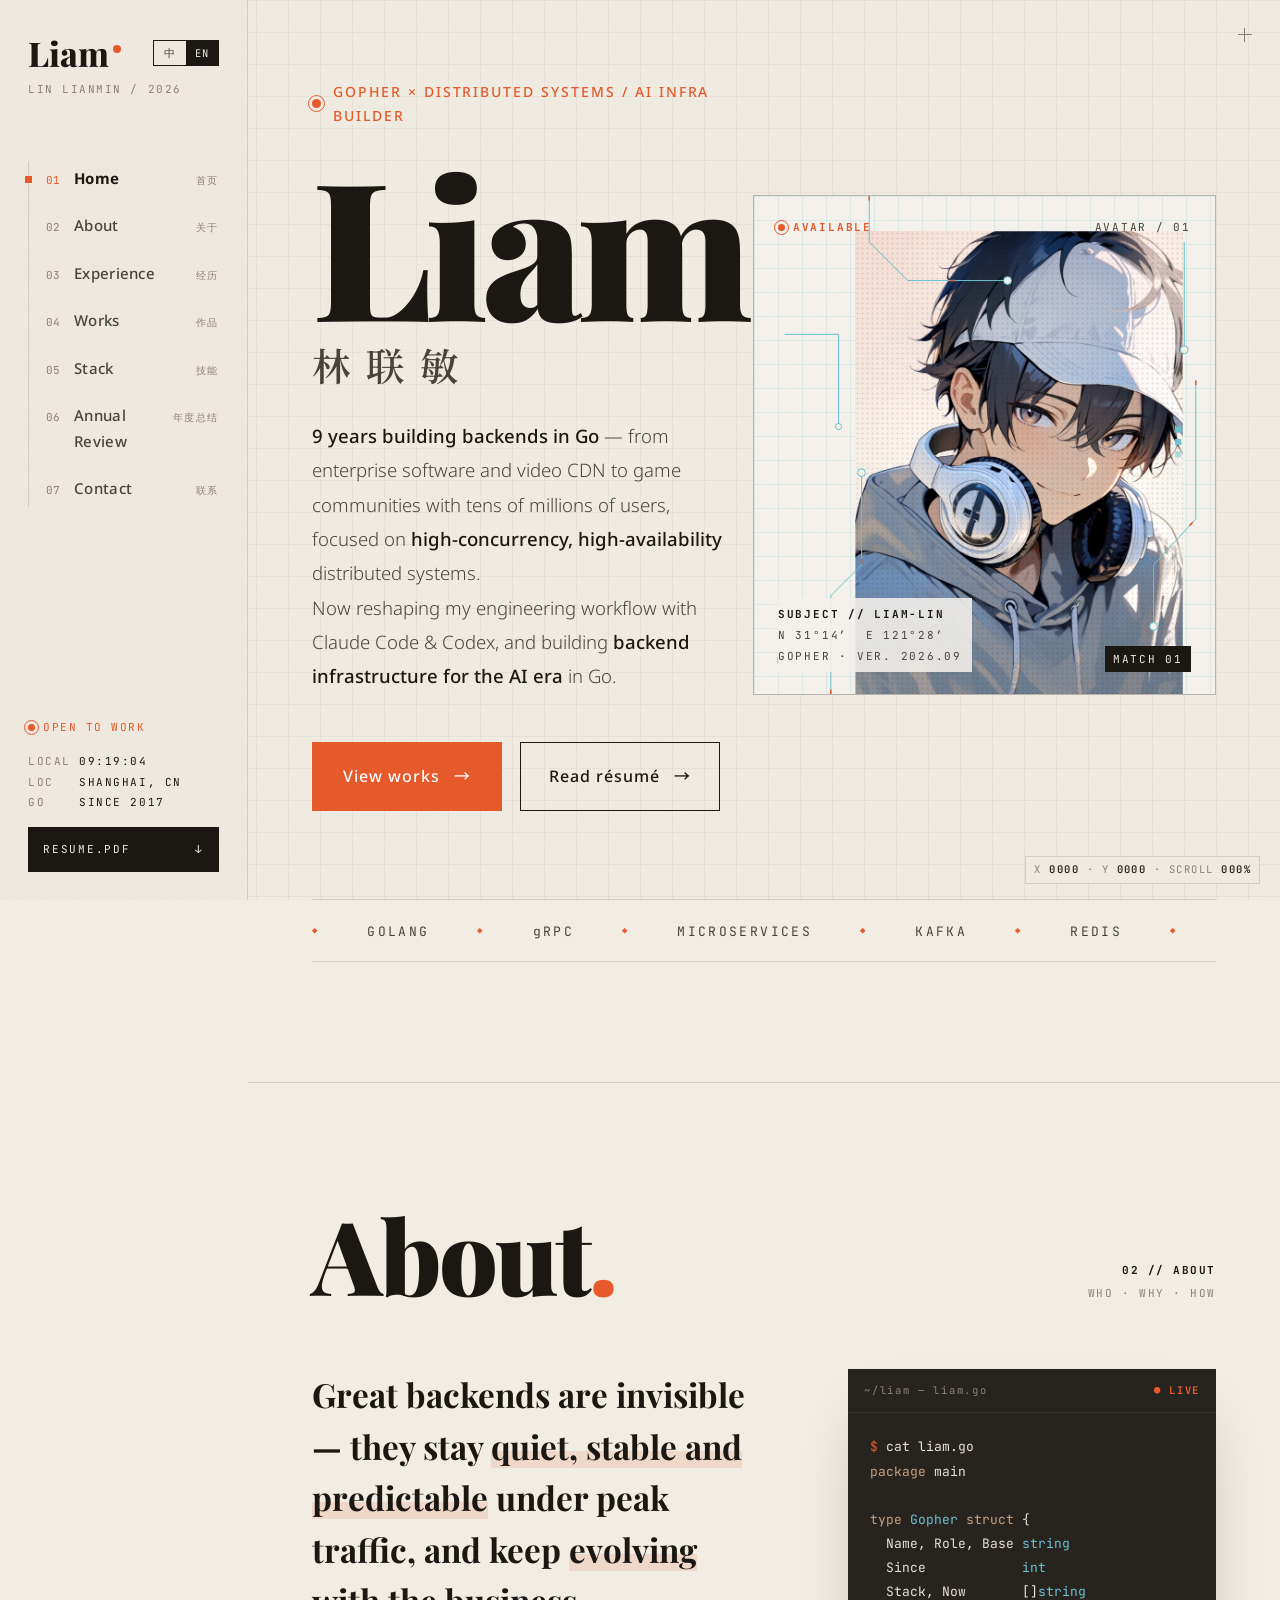
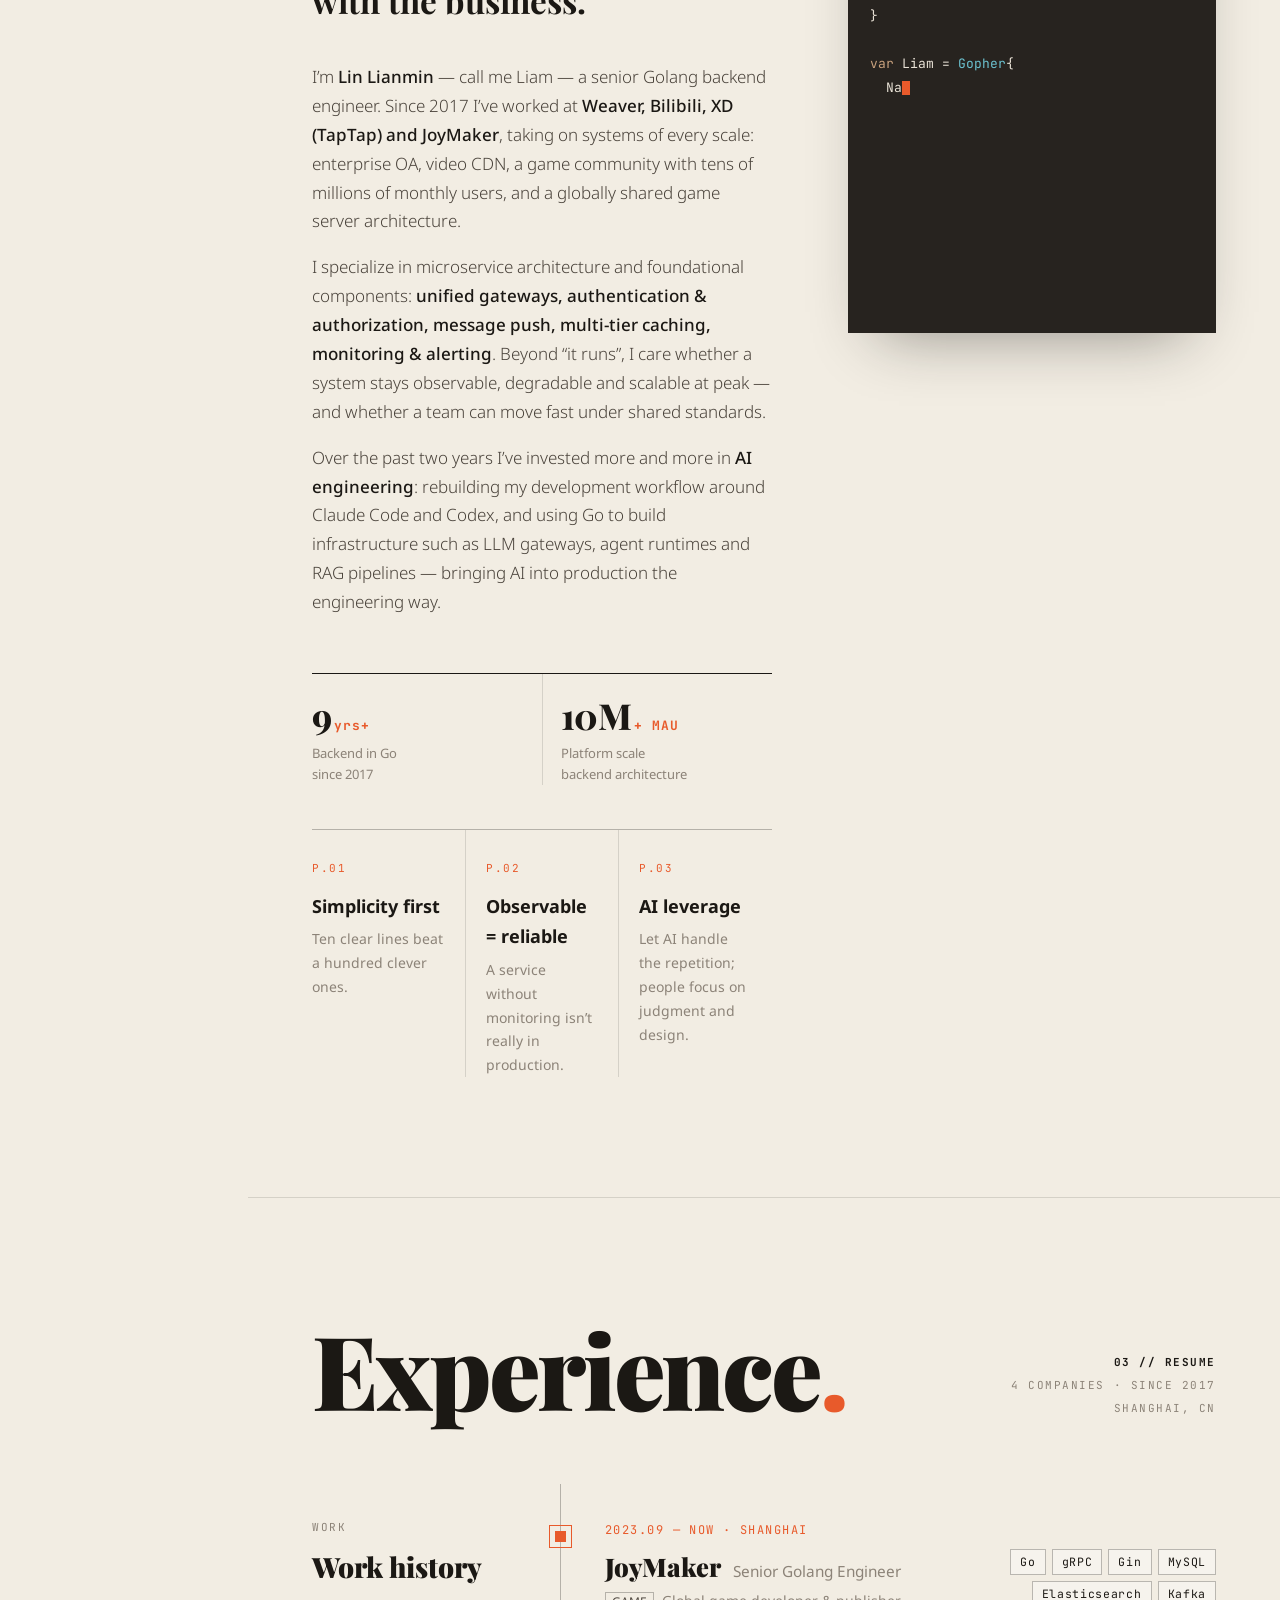
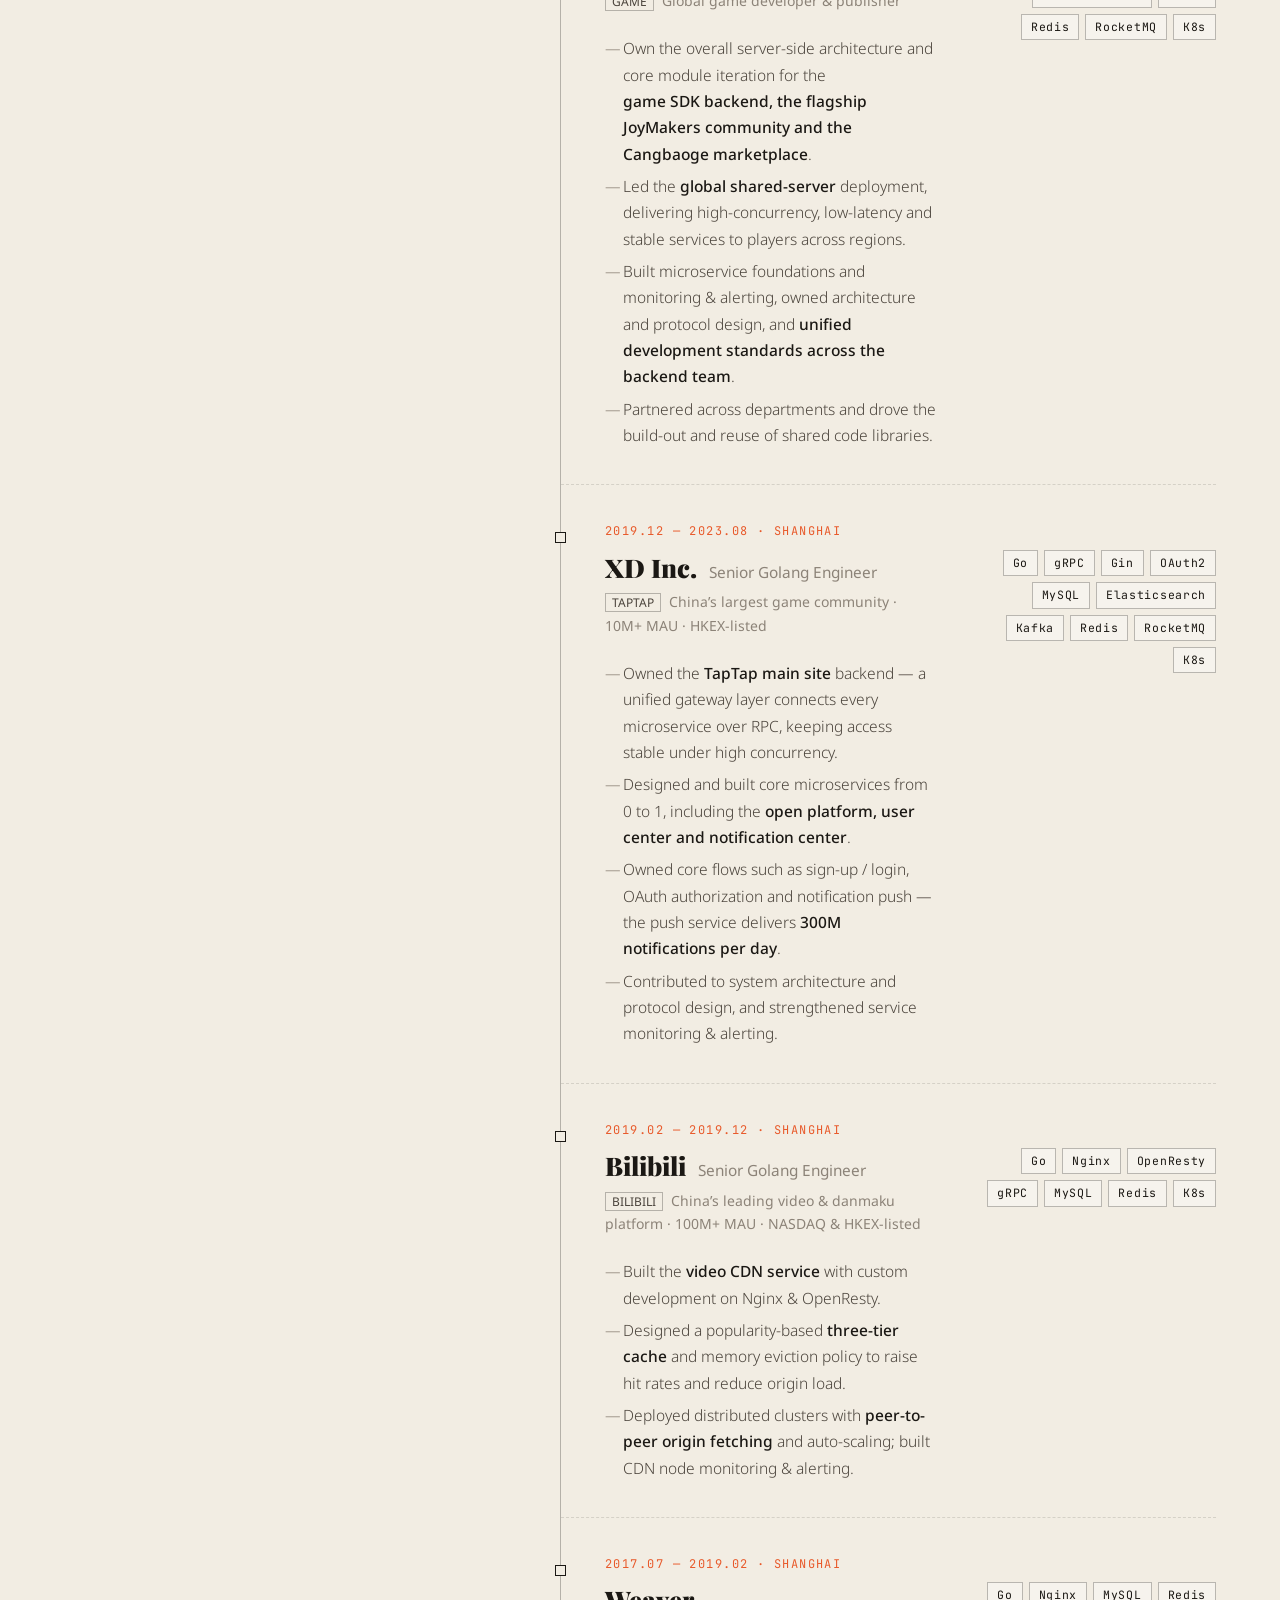
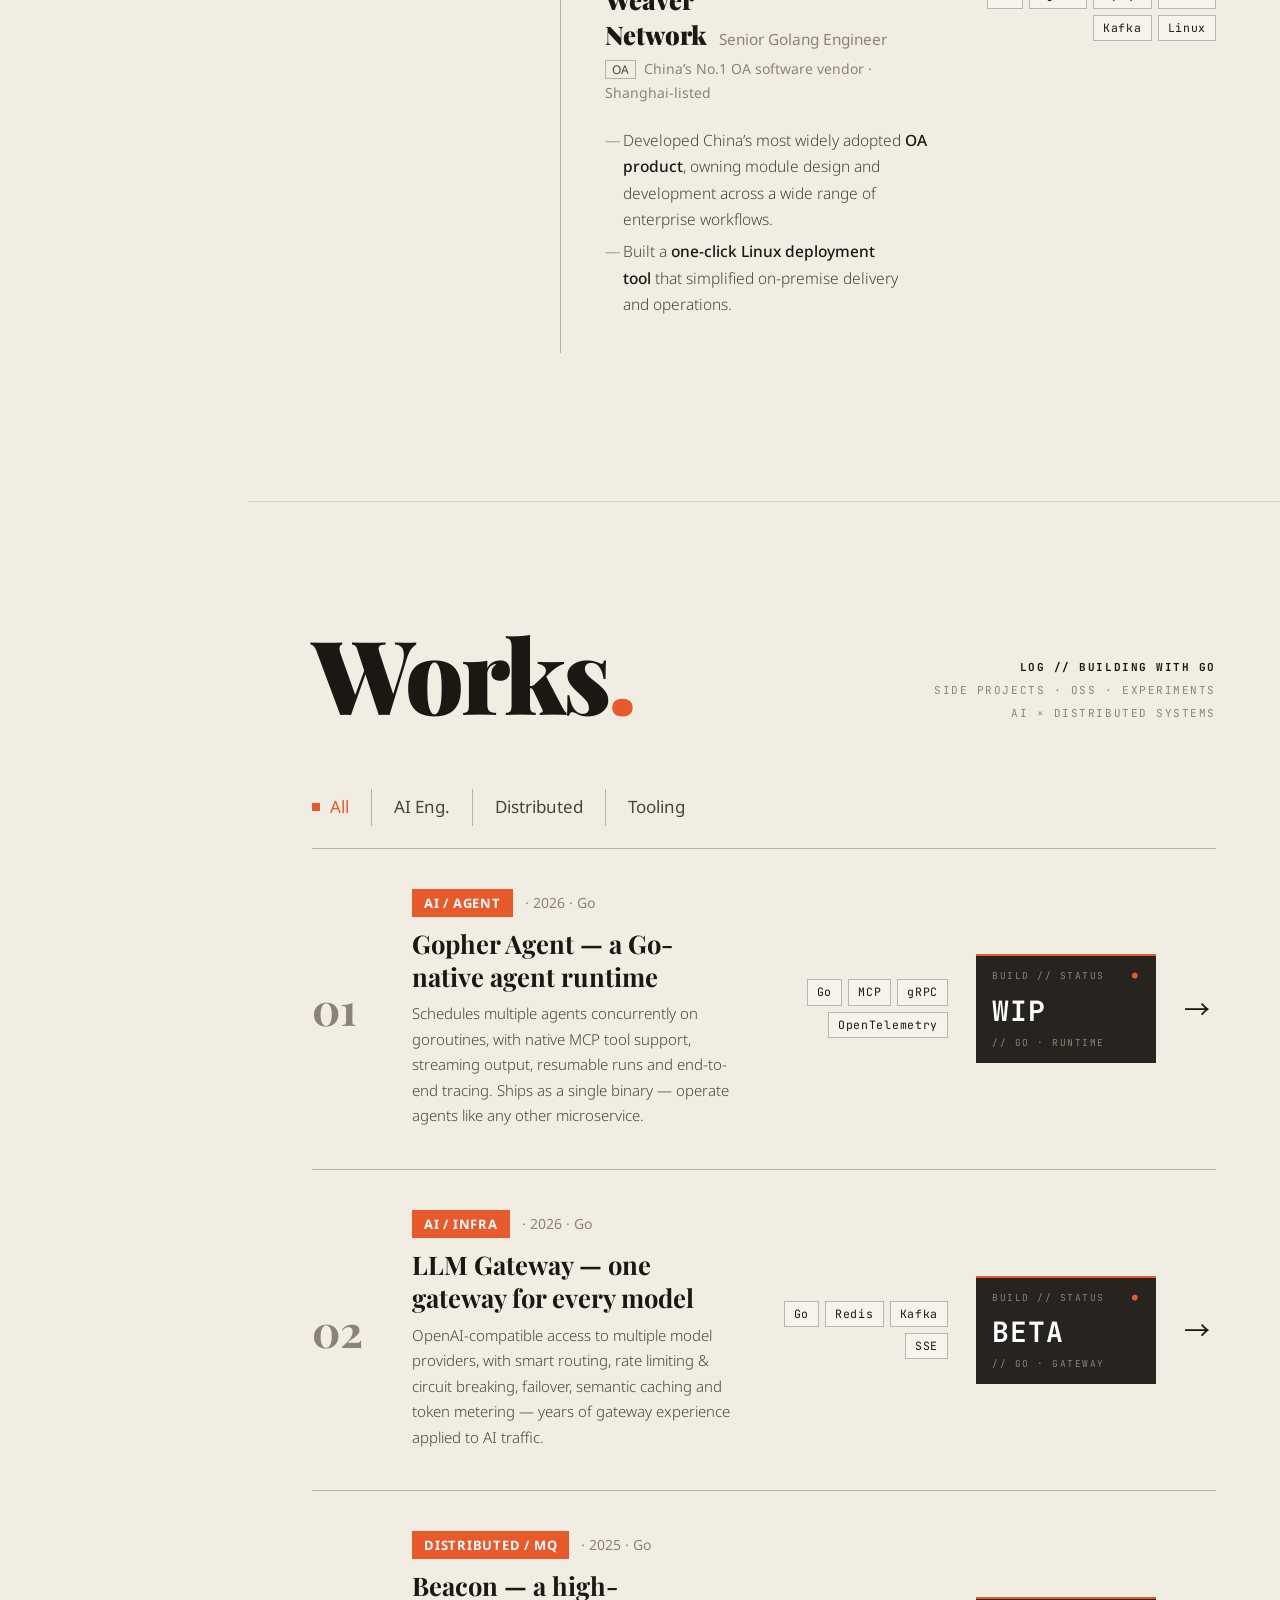
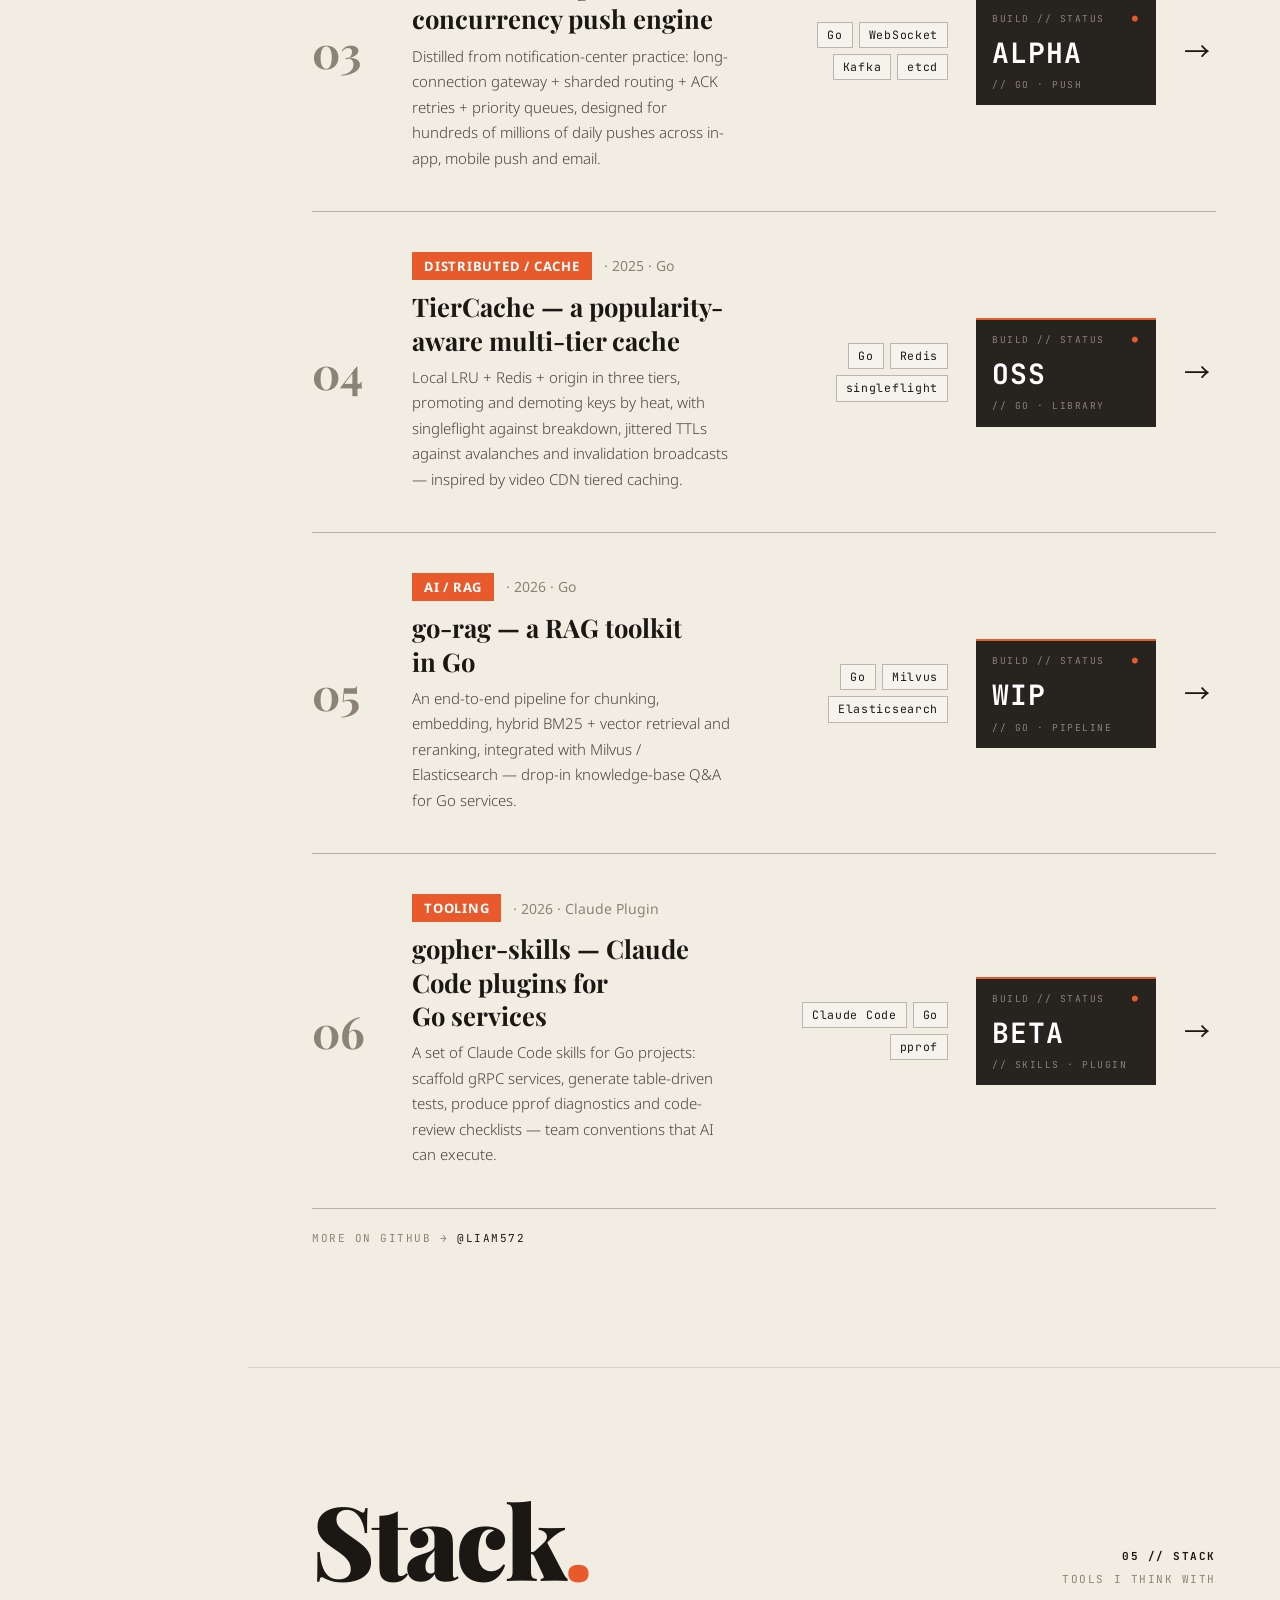
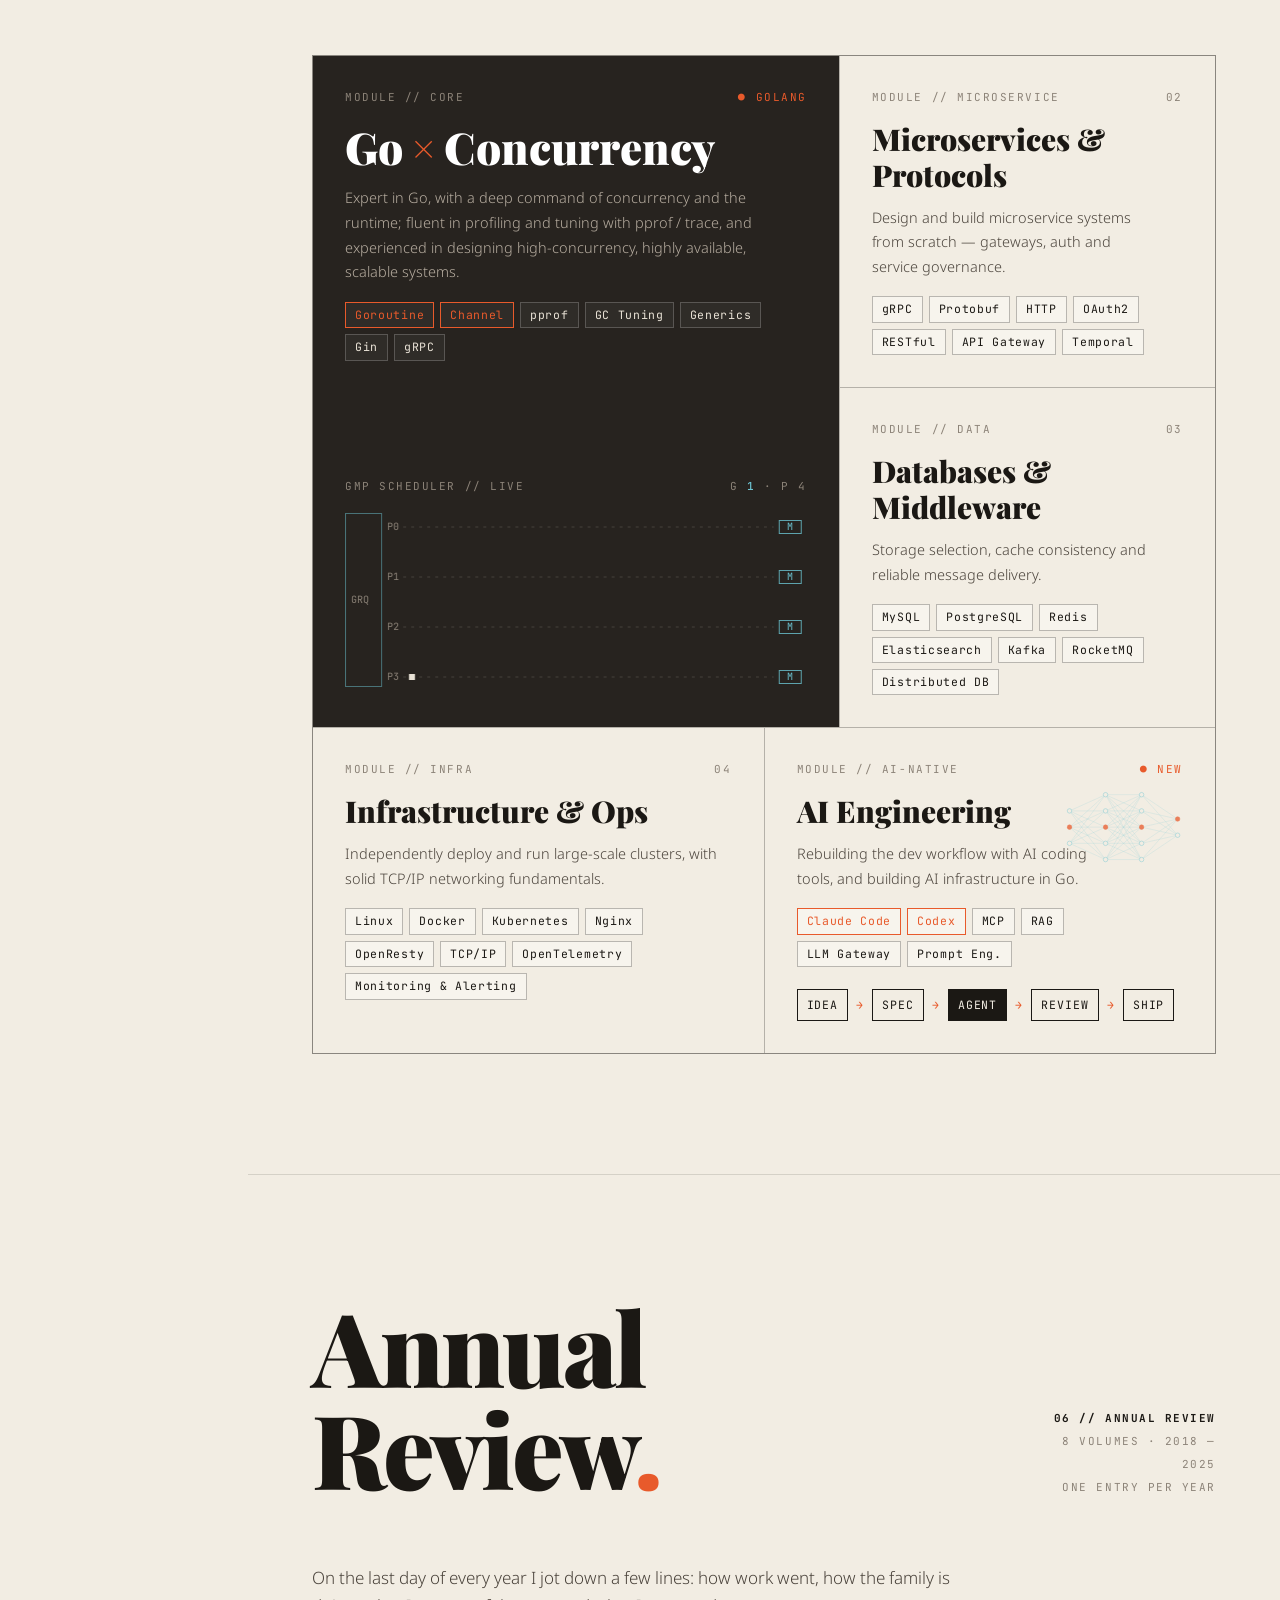
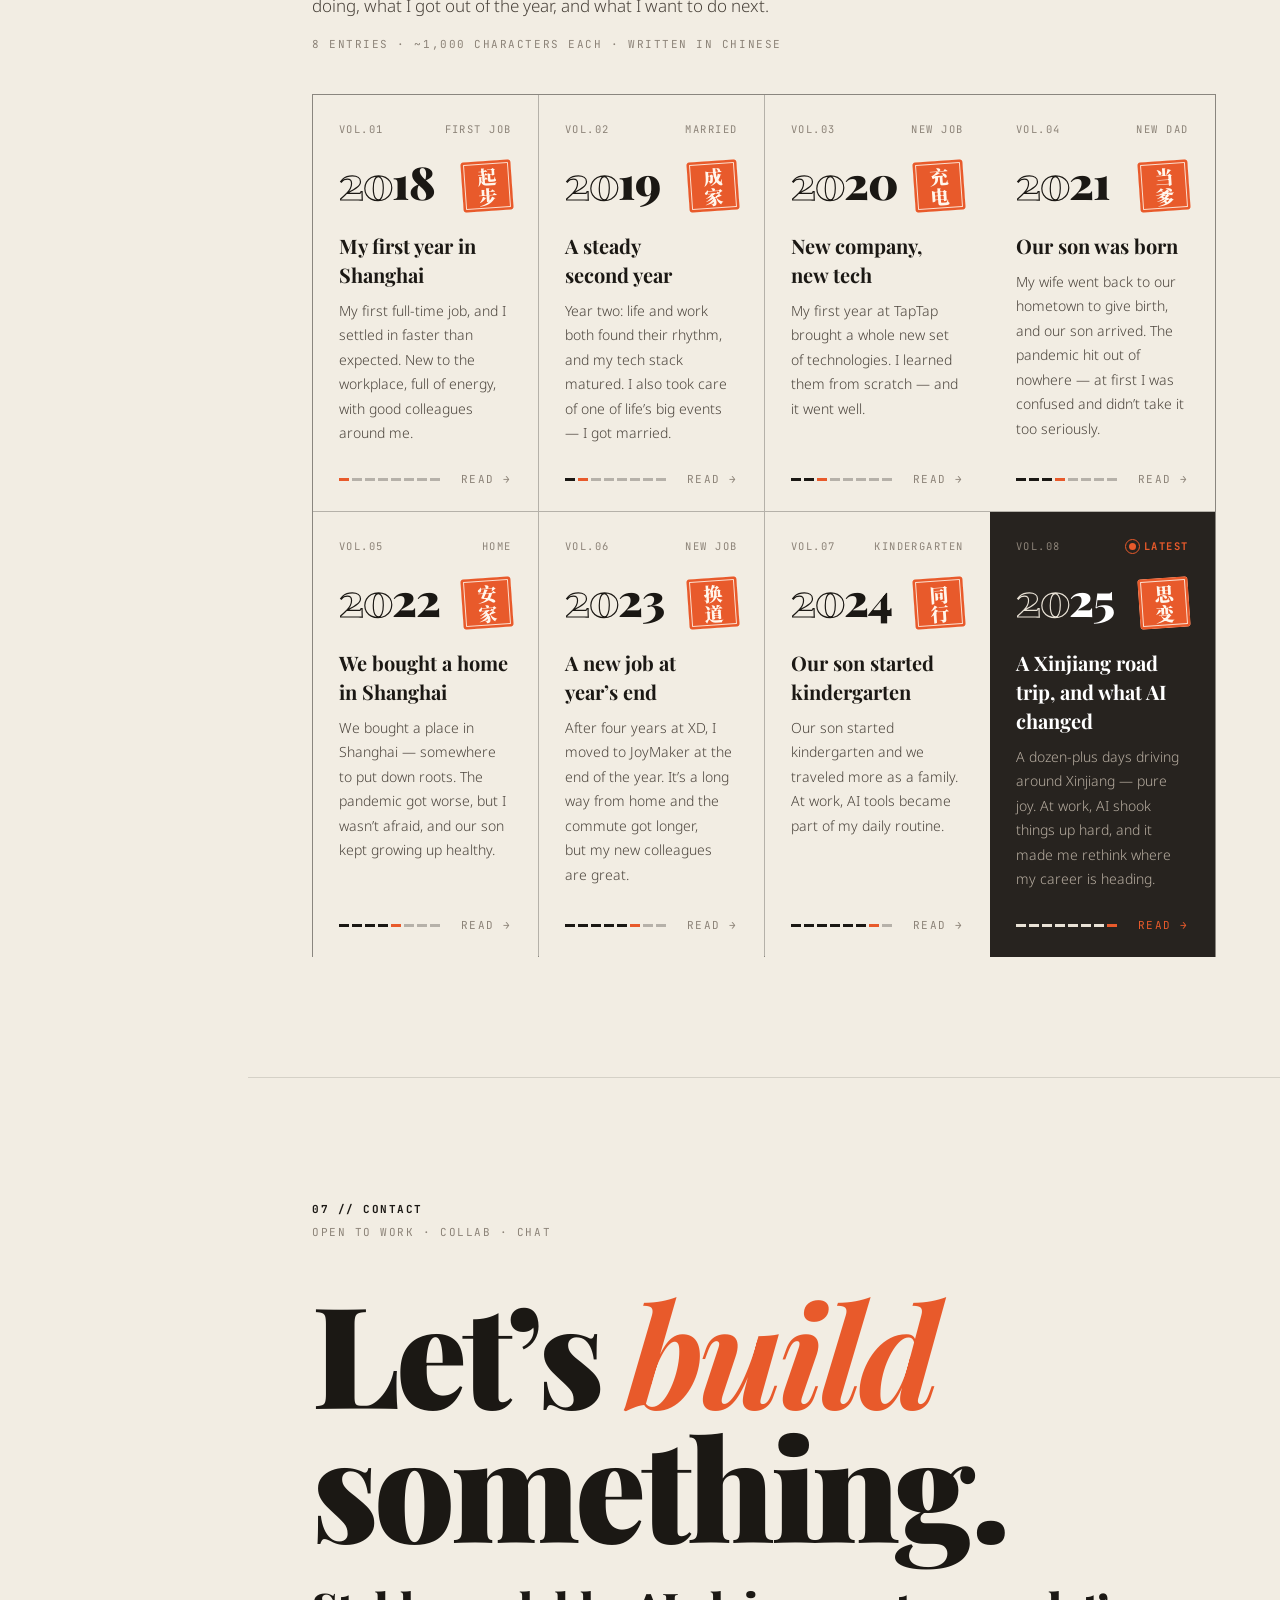
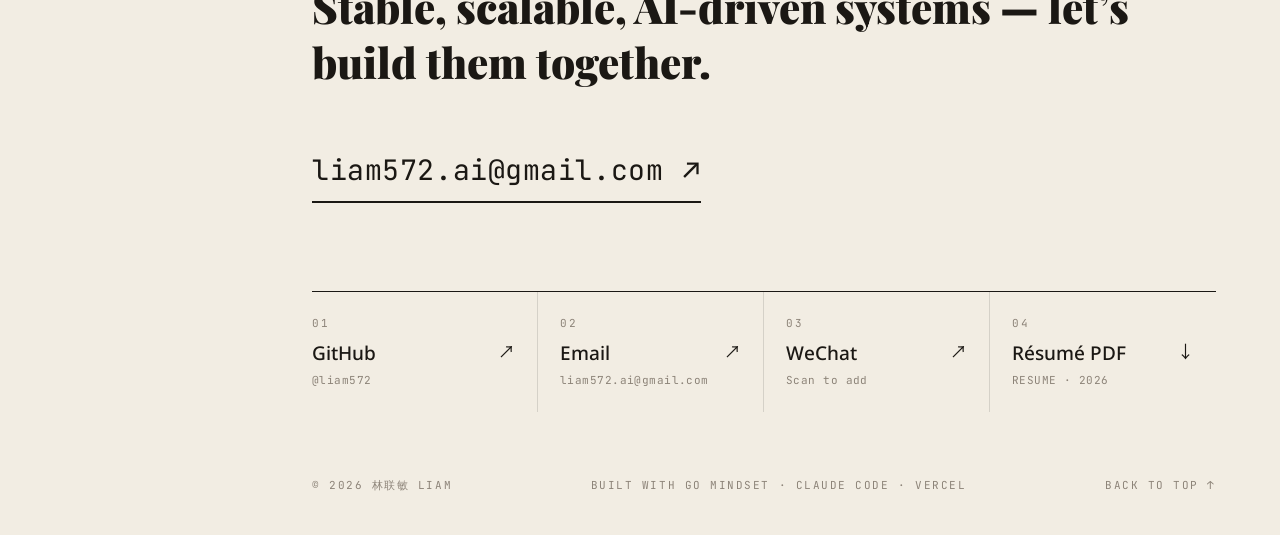
==== commit a6404399: "feat: add journal module" ====
--- a/index.html
+++ b/index.html
@@ -47,7 +47,8 @@
     <a href="#resume"><span class="n">03</span><span class="t" data-i18n="nav.resume">经历</span><span class="e" data-i18n="nav.resume.e">RESUME</span></a>
     <a href="#works"><span class="n">04</span><span class="t" data-i18n="nav.works">作品</span><span class="e" data-i18n="nav.works.e">WORKS</span></a>
     <a href="#stack"><span class="n">05</span><span class="t" data-i18n="nav.stack">技能栈</span><span class="e" data-i18n="nav.stack.e">STACK</span></a>
-    <a href="#contact"><span class="n">06</span><span class="t" data-i18n="nav.contact">联系</span><span class="e" data-i18n="nav.contact.e">CONTACT</span></a>
+    <a href="#journal"><span class="n">06</span><span class="t" data-i18n="nav.journal">年度总结</span><span class="e" data-i18n="nav.journal.e">REVIEW</span></a>
+    <a href="#contact"><span class="n">07</span><span class="t" data-i18n="nav.contact">联系</span><span class="e" data-i18n="nav.contact.e">CONTACT</span></a>
   </nav>
 
   <div class="side-foot">
@@ -324,19 +325,19 @@
       <div class="mono"><span>MODULE // MICROSERVICE</span><span>02</span></div>
       <h3 data-i18n="s2.t">微服务 &amp; 协议</h3>
       <p data-i18n="s2.d">具备从零设计与开发微服务体系的能力，覆盖网关、鉴权、服务治理。</p>
-      <div class="chips"><span class="chip">gRPC</span><span class="chip">Protobuf</span><span class="chip">HTTP</span><span class="chip">OAuth2</span><span class="chip">RESTful</span><span class="chip">API Gateway</span></div>
+      <div class="chips"><span class="chip">gRPC</span><span class="chip">Protobuf</span><span class="chip">HTTP</span><span class="chip">OAuth2</span><span class="chip">RESTful</span><span class="chip">API Gateway</span><span class="chip">Temporal</span></div>
     </div>
     <div class="cell c-data">
       <div class="mono"><span>MODULE // DATA</span><span>03</span></div>
       <h3 data-i18n="s3.t">数据库 &amp; 中间件</h3>
       <p data-i18n="s3.d">熟悉存储选型、缓存一致性与消息可靠投递。</p>
-      <div class="chips"><span class="chip">MySQL</span><span class="chip">Redis</span><span class="chip">Elasticsearch</span><span class="chip">Kafka</span><span class="chip">RocketMQ</span><span class="chip" data-i18n="chip.ddb">分布式数据库</span></div>
+      <div class="chips"><span class="chip">MySQL</span><span class="chip">PostgreSQL</span><span class="chip">Redis</span><span class="chip">Elasticsearch</span><span class="chip">Kafka</span><span class="chip">RocketMQ</span><span class="chip" data-i18n="chip.ddb">分布式数据库</span></div>
     </div>
     <div class="cell c-infra">
       <div class="mono"><span>MODULE // INFRA</span><span>04</span></div>
       <h3 data-i18n="s4.t">基础设施 &amp; 运维</h3>
       <p data-i18n="s4.d">具备独立部署和维护大规模集群的能力，熟悉 TCP/IP 等网络基础。</p>
-      <div class="chips"><span class="chip">Linux</span><span class="chip">Docker</span><span class="chip">Kubernetes</span><span class="chip">Nginx</span><span class="chip">OpenResty</span><span class="chip">TCP/IP</span><span class="chip" data-i18n="chip.mon">监控告警</span></div>
+      <div class="chips"><span class="chip">Linux</span><span class="chip">Docker</span><span class="chip">Kubernetes</span><span class="chip">Nginx</span><span class="chip">OpenResty</span><span class="chip">TCP/IP</span><span class="chip">OpenTelemetry</span><span class="chip" data-i18n="chip.mon">监控告警</span></div>
     </div>
     <div class="cell c-ai">
       <svg class="neural" id="neural" viewBox="0 0 300 200" aria-hidden="true"></svg>
@@ -349,18 +350,87 @@
   </div>
 </section>
 
-<!-- ============ 06 CONTACT ============ -->
+<!-- ============ 06 ANNUAL REVIEW ============ -->
+<!-- 每篇全文在 journal/<年份>.html -->
+<section id="journal">
+  <div class="sec-head rv">
+    <h2 class="sec-title" data-i18n="journal.title">年度总结<em>。</em></h2>
+    <div class="sec-meta mono"><b>06 // ANNUAL REVIEW</b><br />8 VOLUMES · 2018 — 2025<br />ONE ENTRY PER YEAR</div>
+  </div>
+  <p class="jr-intro rv" data-i18n="journal.intro">每年最后一天，简单写几句：这一年工作怎么样，家里怎么样，有什么收获，明年想做点什么。</p>
+  <p class="jr-note mono rv" data-i18n="journal.note">8 篇 · 每篇约 1000 字 · 点击卡片阅读全文</p>
+  <div class="jr-grid rv">
+    <a class="jr-card" href="journal/2018.html">
+      <div class="jr-top mono"><span>VOL.01</span><span>FIRST JOB</span></div>
+      <div class="jr-head"><div class="jr-year"><span class="o">20</span>18</div><span class="seal sm" aria-hidden="true">起步</span></div>
+      <h3 class="jr-title" data-i18n="j18.t">来上海的第一年</h3>
+      <p class="jr-ex" data-i18n="j18.ex">第一份全职工作，适应得比想象中快。职场新人，做什么都有劲，同事也都不错。</p>
+      <div class="jr-foot mono"><span class="jr-ticks" aria-hidden="true"><i class="on cur"></i><i></i><i></i><i></i><i></i><i></i><i></i><i></i></span><span class="jr-read">READ <em>→</em></span></div>
+    </a>
+    <a class="jr-card" href="journal/2019.html">
+      <div class="jr-top mono"><span>VOL.02</span><span>MARRIED</span></div>
+      <div class="jr-head"><div class="jr-year"><span class="o">20</span>19</div><span class="seal sm" aria-hidden="true">成家</span></div>
+      <h3 class="jr-title" data-i18n="j19.t">有条不紊的第二年</h3>
+      <p class="jr-ex" data-i18n="j19.ex">工作第二年，生活和工作都上了轨道，技术栈慢慢成熟。这一年也办了人生大事：结婚。</p>
+      <div class="jr-foot mono"><span class="jr-ticks" aria-hidden="true"><i class="on"></i><i class="on cur"></i><i></i><i></i><i></i><i></i><i></i><i></i></span><span class="jr-read">READ <em>→</em></span></div>
+    </a>
+    <a class="jr-card" href="journal/2020.html">
+      <div class="jr-top mono"><span>VOL.03</span><span>NEW JOB</span></div>
+      <div class="jr-head"><div class="jr-year"><span class="o">20</span>20</div><span class="seal sm" aria-hidden="true">充电</span></div>
+      <h3 class="jr-title" data-i18n="j20.t">新公司，新技术</h3>
+      <p class="jr-ex" data-i18n="j20.ex">在 TapTap 的第一年，接触了一整套新的技术，从零开始学，也学得比较成功。</p>
+      <div class="jr-foot mono"><span class="jr-ticks" aria-hidden="true"><i class="on"></i><i class="on"></i><i class="on cur"></i><i></i><i></i><i></i><i></i><i></i></span><span class="jr-read">READ <em>→</em></span></div>
+    </a>
+    <a class="jr-card" href="journal/2021.html">
+      <div class="jr-top mono"><span>VOL.04</span><span>NEW DAD</span></div>
+      <div class="jr-head"><div class="jr-year"><span class="o">20</span>21</div><span class="seal sm" aria-hidden="true">当爹</span></div>
+      <h3 class="jr-title" data-i18n="j21.t">儿子出生了</h3>
+      <p class="jr-ex" data-i18n="j21.ex">媳妇回老家待产，儿子出生。疫情来得突然，一开始挺懵，也没太当回事。</p>
+      <div class="jr-foot mono"><span class="jr-ticks" aria-hidden="true"><i class="on"></i><i class="on"></i><i class="on"></i><i class="on cur"></i><i></i><i></i><i></i><i></i></span><span class="jr-read">READ <em>→</em></span></div>
+    </a>
+    <a class="jr-card" href="journal/2022.html">
+      <div class="jr-top mono"><span>VOL.05</span><span>HOME</span></div>
+      <div class="jr-head"><div class="jr-year"><span class="o">20</span>22</div><span class="seal sm" aria-hidden="true">安家</span></div>
+      <h3 class="jr-title" data-i18n="j22.t">在上海买了房子</h3>
+      <p class="jr-ex" data-i18n="j22.ex">在上海买了房，算是有了落脚的地方。疫情越来越严重，但心里不怕；儿子健健康康地长大。</p>
+      <div class="jr-foot mono"><span class="jr-ticks" aria-hidden="true"><i class="on"></i><i class="on"></i><i class="on"></i><i class="on"></i><i class="on cur"></i><i></i><i></i><i></i></span><span class="jr-read">READ <em>→</em></span></div>
+    </a>
+    <a class="jr-card" href="journal/2023.html">
+      <div class="jr-top mono"><span>VOL.06</span><span>NEW JOB</span></div>
+      <div class="jr-head"><div class="jr-year"><span class="o">20</span>23</div><span class="seal sm" aria-hidden="true">换道</span></div>
+      <h3 class="jr-title" data-i18n="j23.t">年底，换了份新工作</h3>
+      <p class="jr-ex" data-i18n="j23.ex">在心动做满了四年，年底去了欢乐互娱。离家挺远，通勤变长了，好在新同事都不错。</p>
+      <div class="jr-foot mono"><span class="jr-ticks" aria-hidden="true"><i class="on"></i><i class="on"></i><i class="on"></i><i class="on"></i><i class="on"></i><i class="on cur"></i><i></i><i></i></span><span class="jr-read">READ <em>→</em></span></div>
+    </a>
+    <a class="jr-card" href="journal/2024.html">
+      <div class="jr-top mono"><span>VOL.07</span><span>KINDERGARTEN</span></div>
+      <div class="jr-head"><div class="jr-year"><span class="o">20</span>24</div><span class="seal sm" aria-hidden="true">同行</span></div>
+      <h3 class="jr-title" data-i18n="j24.t">儿子上幼儿园了</h3>
+      <p class="jr-ex" data-i18n="j24.ex">儿子上了幼儿园，一家人多出去走了走。工作上 AI 工具开始真正进入日常。</p>
+      <div class="jr-foot mono"><span class="jr-ticks" aria-hidden="true"><i class="on"></i><i class="on"></i><i class="on"></i><i class="on"></i><i class="on"></i><i class="on"></i><i class="on cur"></i><i></i></span><span class="jr-read">READ <em>→</em></span></div>
+    </a>
+    <a class="jr-card latest" href="journal/2025.html">
+      <div class="jr-top mono"><span>VOL.08</span><b><span class="pulse"></span>LATEST</b></div>
+      <div class="jr-head"><div class="jr-year"><span class="o">20</span>25</div><span class="seal sm" aria-hidden="true">思变</span></div>
+      <h3 class="jr-title" data-i18n="j25.t">新疆自驾，和 AI 带来的变化</h3>
+      <p class="jr-ex" data-i18n="j25.ex">去新疆自驾玩了十几天，很痛快。工作上被 AI 冲击得不轻，也借机想了想自己的职业方向。</p>
+      <div class="jr-foot mono"><span class="jr-ticks" aria-hidden="true"><i class="on"></i><i class="on"></i><i class="on"></i><i class="on"></i><i class="on"></i><i class="on"></i><i class="on"></i><i class="on cur"></i></span><span class="jr-read">READ <em>→</em></span></div>
+    </a>
+  </div>
+</section>
+
+<!-- ============ 07 CONTACT ============ -->
 <section id="contact">
   <div>
-    <div class="sec-meta mono rv" style="text-align:left;margin-bottom:40px"><b>06 // CONTACT</b><br />OPEN TO WORK · COLLAB · CHAT</div>
+    <div class="sec-meta mono rv" style="text-align:left;margin-bottom:40px"><b>07 // CONTACT</b><br />OPEN TO WORK · COLLAB · CHAT</div>
     <h2 class="big rv">Let’s <em>build</em><br />something.<span class="cn" data-i18n="contact.cn">一起构建稳定、可扩展、AI 驱动的系统。</span></h2>
-    <a class="mail rv" href="mailto:ahayeslin@gmail.com">ahayeslin@gmail.com <span>↗</span></a>
+    <a class="mail rv" href="mailto:liam572.ai@gmail.com">liam572.ai@gmail.com <span>↗</span></a>
     <div class="socials rv">
       <a class="social" href="https://github.com/liam572" target="_blank" rel="noopener">
         <div><span class="mono">01</span><strong>GitHub</strong><small id="ghMeta">@liam572</small></div>↗
       </a>
-      <a class="social" href="mailto:ahayeslin@gmail.com">
-        <div><span class="mono">02</span><strong>Email</strong><small>ahayeslin@gmail.com</small></div>↗
+      <a class="social" href="mailto:liam572.ai@gmail.com">
+        <div><span class="mono">02</span><strong>Email</strong><small>liam572.ai@gmail.com</small></div>↗
       </a>
       <button class="social" id="wechat" type="button" aria-expanded="false">
         <div><span class="mono">03</span><strong data-i18n="wx.t">微信</strong><small data-i18n="wx.s">扫码添加</small></div>↗
--- a/assets/css/style.css
+++ b/assets/css/style.css
@@ -320,7 +320,59 @@
 .flow-steps span.hot { background: var(--ink); color: var(--paper); }
 .flow-steps i { font-style: normal; color: var(--accent); }
 
-/* ================= 06 CONTACT ================= */
+/* ================= 06 JOURNAL ================= */
+/* 年度关键词印章 — shared with journal/*.html */
+.seal {
+  display: inline-grid; place-items: center; flex: none;
+  width: 76px; height: 76px; padding: 6px;
+  writing-mode: vertical-rl; font-family: var(--f-serif-cn); font-weight: 900; font-size: 30px; line-height: 1.1; letter-spacing: .06em;
+  background: var(--accent); color: #FFF6EC; border-radius: 3px;
+  box-shadow: inset 0 0 0 3px var(--accent), inset 0 0 0 4.5px rgba(255, 246, 236, .85);
+  transform: rotate(-4deg); transition: transform .4s var(--ease);
+}
+.seal.s4 { writing-mode: horizontal-tb; font-size: 23px; letter-spacing: 0; text-align: center; }
+.seal.sm { width: 50px; height: 50px; padding: 4px; font-size: 19px; box-shadow: inset 0 0 0 2.5px var(--accent), inset 0 0 0 3.5px rgba(255, 246, 236, .85); }
+.seal.sm.s4 { font-size: 15px; }
+
+.jr-intro { max-width: 40em; font-size: clamp(17px, 1.3vw, 19px); color: var(--ink-2); font-weight: 300; text-wrap: pretty; }
+.jr-note { margin: 14px 0 40px; color: var(--muted); }
+.jr-grid { display: grid; grid-template-columns: repeat(4, minmax(0, 1fr)); gap: 1px; background: var(--line-strong); border: 1px solid var(--line-strong); }
+.jr-card { container-type: inline-size; position: relative; display: flex; flex-direction: column; min-height: 360px; padding: 26px 26px 22px; background: var(--paper); transition: background .3s; }
+.jr-card:hover { background: #F6F2EA; }
+.jr-card:focus-visible { outline-offset: -3px; }
+.jr-top { display: flex; justify-content: space-between; gap: 12px; font-size: 10.5px; color: var(--muted); }
+.jr-top b { display: flex; align-items: center; gap: 8px; color: var(--accent); }
+.jr-head { display: flex; justify-content: space-between; align-items: flex-start; gap: 12px; margin: 22px 0 20px; }
+.jr-year { font-family: var(--f-display); font-weight: 900; font-size: clamp(48px, 4.4vw, 76px); font-size: min(84px, calc((100cqi - 64px) / 2.4)); line-height: .9; letter-spacing: -.03em; transition: color .3s; }
+.jr-year .o { color: transparent; -webkit-text-stroke: 1.2px var(--ink); transition: -webkit-text-stroke-color .3s; }
+.jr-card:hover .jr-year { color: var(--accent); }
+.jr-card:hover .jr-year .o { -webkit-text-stroke-color: var(--accent); }
+.jr-card:hover .seal { transform: rotate(0) scale(1.06); }
+.jr-title { font-family: var(--f-serif-cn); font-weight: 900; font-size: 20px; line-height: 1.45; text-wrap: pretty; }
+.jr-ex { margin-top: 10px; font-size: 14px; line-height: 1.75; color: var(--ink-2); font-weight: 300; text-wrap: pretty; }
+.jr-foot { display: flex; justify-content: space-between; align-items: center; margin-top: auto; padding-top: 24px; color: var(--muted); }
+.jr-ticks { display: flex; gap: 3px; }
+.jr-ticks i { width: 10px; height: 3px; background: var(--line-strong); }
+.jr-ticks i.on { background: var(--ink); }
+.jr-ticks i.cur { background: var(--accent); }
+.jr-read em { display: inline-block; font-style: normal; transition: transform .3s var(--ease); }
+.jr-card:hover .jr-read { color: var(--accent); }
+.jr-card:hover .jr-read em { transform: translateX(5px); }
+
+.jr-card.latest { background: var(--night); color: var(--night-ink); }
+.jr-card.latest:hover { background: #2E2924; }
+.jr-card.latest .jr-year { color: #fff; }
+.jr-card.latest .jr-year .o { -webkit-text-stroke-color: var(--night-ink); }
+.jr-card.latest:hover .jr-year { color: var(--accent); }
+.jr-card.latest:hover .jr-year .o { -webkit-text-stroke-color: var(--accent); }
+.jr-card.latest .jr-title { color: #fff; }
+.jr-card.latest .jr-ex { color: #B8AEA1; }
+.jr-card.latest .jr-ticks i { background: rgba(255, 255, 255, .15); }
+.jr-card.latest .jr-ticks i.on { background: var(--night-ink); }
+.jr-card.latest .jr-ticks i.cur { background: var(--accent); }
+.jr-card.latest .jr-read { color: var(--accent); }
+
+/* ================= 07 CONTACT ================= */
 #contact { display: flex; flex-direction: column; justify-content: space-between; padding-bottom: 40px; }
 .big { font-family: var(--f-display); font-weight: 900; font-size: clamp(64px, 11vw, 200px); line-height: .95; letter-spacing: -.03em; }
 .big em { font-style: italic; font-weight: 700; color: var(--accent); }
@@ -365,6 +417,8 @@
   .term pre { min-height: 0; }
   .c-core { grid-column: span 12; grid-row: auto; }
   .c-ms, .c-data, .c-infra, .c-ai { grid-column: span 6; }
+  .jr-grid { grid-template-columns: repeat(2, minmax(0, 1fr)); }
+  .jr-card { min-height: 320px; }
 }
 @media (max-width: 860px) {
   :root { --side: 0px; --gutter: 16px; }
@@ -406,6 +460,10 @@
   .stack .cell { grid-column: auto; grid-row: auto; padding: 24px; }
   .c-core h3 { font-size: 36px; }
   .neural { width: 50%; height: 40%; opacity: .45; }
+  .jr-note { margin-bottom: 28px; }
+  .jr-grid { grid-template-columns: 1fr; }
+  .jr-card { min-height: 0; padding: 22px 20px 18px; }
+  .jr-head { margin: 16px 0 14px; }
   .socials { grid-template-columns: 1fr 1fr; margin-top: 56px; }
   .social, .social + .social { padding: 18px 12px 18px 0; border-right: 0; border-bottom: 1px solid var(--line); }
   .social:nth-child(even) { padding-left: 16px; border-left: 1px solid var(--line); }
@@ -438,7 +496,9 @@
 html[lang="en"] .tl-label b,
 html[lang="en"] .cell h3,
 html[lang="en"] .w-title span,
-html[lang="en"] .big .cn { font-family: var(--f-display); letter-spacing: 0; }
+html[lang="en"] .big .cn,
+html[lang="en"] .jr-title { font-family: var(--f-display); letter-spacing: 0; }
+html[lang="en"] .jr-title { font-weight: 700; }
 html[lang="en"] .w-title span { font-weight: 700; }
 html[lang="en"] .nav a .t { letter-spacing: .02em; }
 html[lang="en"] .stat b small { font-family: var(--f-mono); font-size: .36em; letter-spacing: .08em; }
